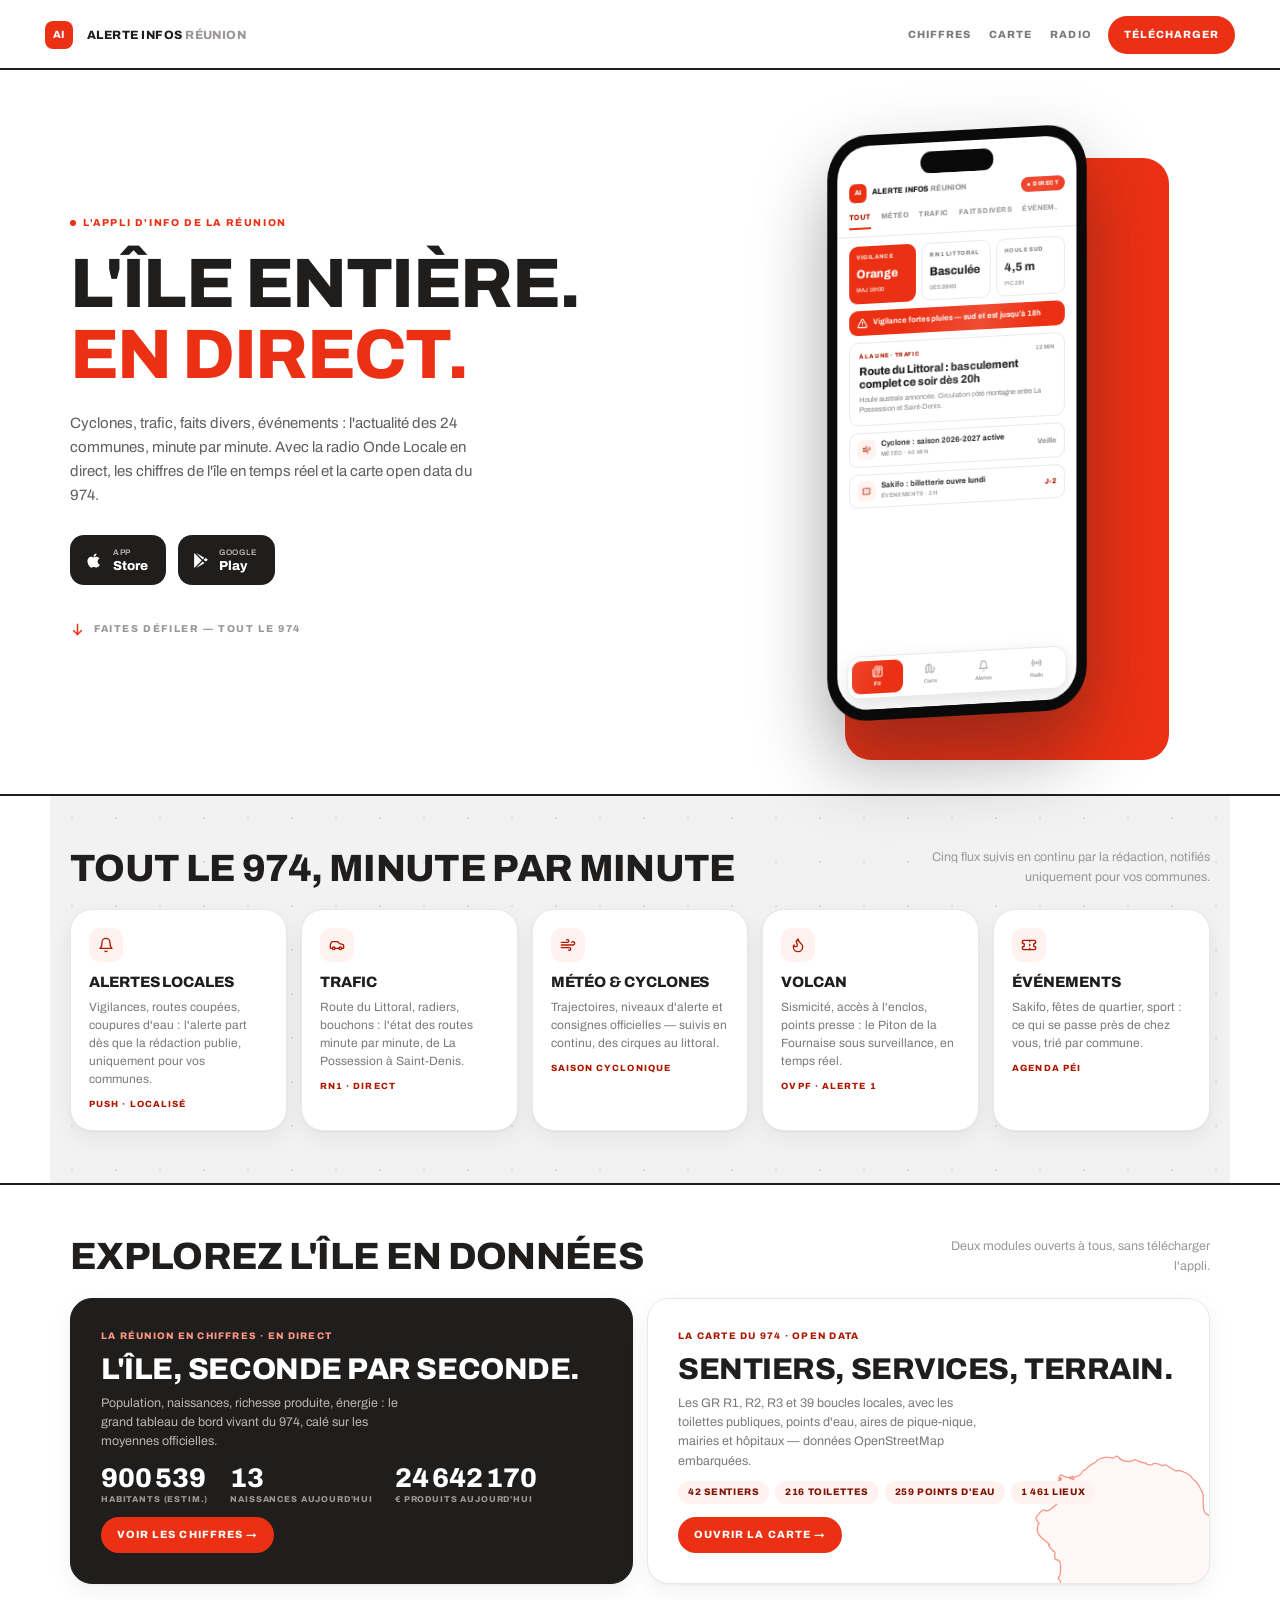
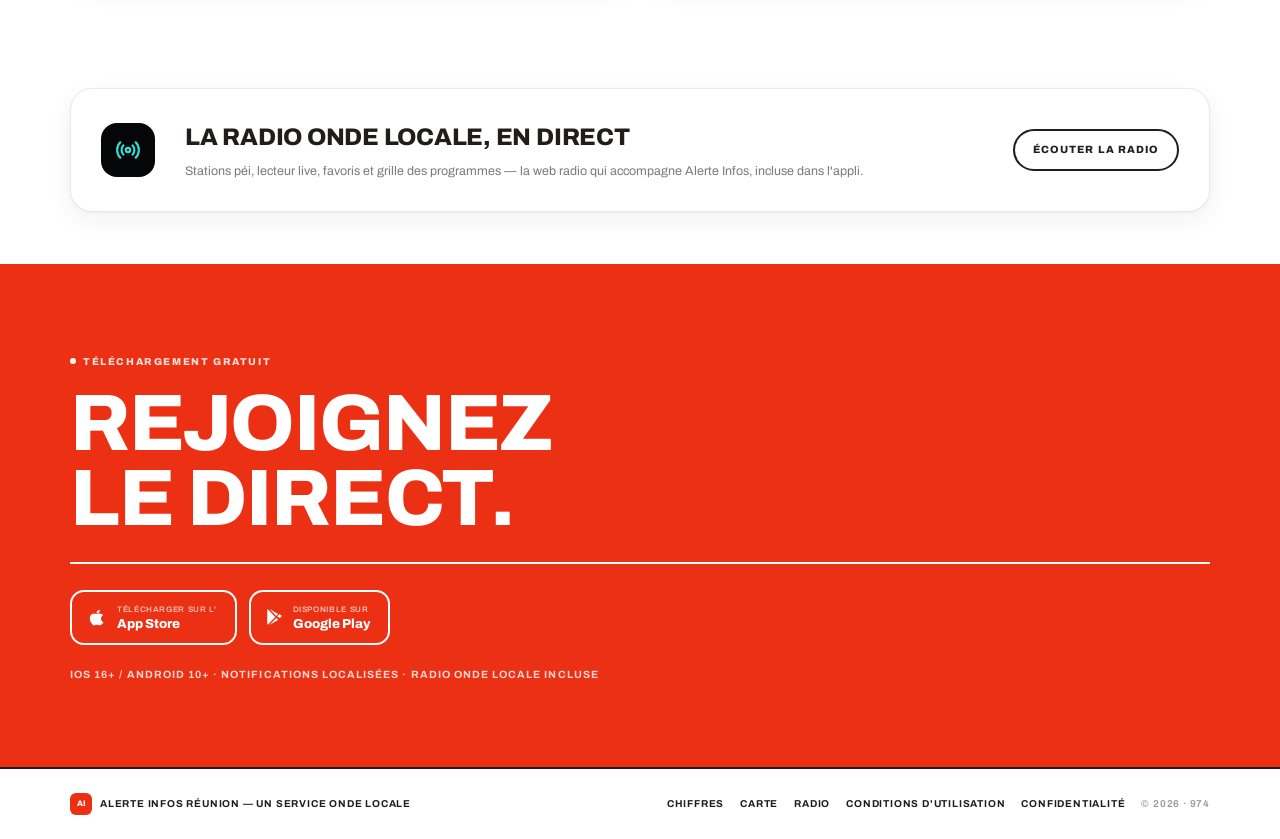
==== alerte-infos/index.html @ 0062c697 "Assemble the full site: Alerte Infos home, unified nav and SEO New alerte-infos/index.html landing i" ====
<!doctype html>
<html lang="fr">
  <head>
    <meta charset="utf-8">
    <meta name="viewport" content="width=device-width, initial-scale=1">
    <title>Alerte Infos Réunion — L'île entière. En direct.</title>
    <meta name="description" content="L'appli d'info de La Réunion : cyclones, trafic, volcan, faits divers et événements des 24 communes, minute par minute. Avec la radio Onde Locale, les chiffres en direct et la carte open data de l'île.">
    <meta name="theme-color" content="#ec3013">
    <link rel="icon" href="data:image/svg+xml,%3Csvg xmlns='http://www.w3.org/2000/svg' viewBox='0 0 64 64'%3E%3Crect width='64' height='64' fill='%23ec3013'/%3E%3Ctext x='32' y='43' text-anchor='middle' font-family='Arial, sans-serif' font-weight='800' font-size='26' fill='white'%3EAI%3C/text%3E%3C/svg%3E">
    <meta property="og:type" content="website">
    <meta property="og:site_name" content="Alerte Infos Réunion">
    <meta property="og:title" content="Alerte Infos Réunion — L'île entière. En direct.">
    <meta property="og:description" content="Cyclones, trafic, volcan, événements : l'actualité des 24 communes de La Réunion, minute par minute. Radio, chiffres en direct et carte open data inclus.">
    <meta property="og:locale" content="fr_FR">
    <meta name="twitter:card" content="summary">
    <meta name="twitter:title" content="Alerte Infos Réunion — L'île entière. En direct.">
    <meta name="twitter:description" content="L'actualité de La Réunion minute par minute : alertes, trafic, cyclones, volcan, événements.">
    <link rel="preconnect" href="https://fonts.googleapis.com">
    <link rel="preconnect" href="https://fonts.gstatic.com" crossorigin>
    <link rel="stylesheet" href="https://fonts.googleapis.com/css2?family=Archivo:wght@400;600;800&display=swap">
    <link rel="stylesheet" href="accueil.css">
    <script type="application/ld+json">
    {
      "@context": "https://schema.org",
      "@graph": [
        {
          "@type": "Organization",
          "name": "Alerte Infos Réunion",
          "description": "Le service d'information locale de La Réunion, par Onde Locale.",
          "areaServed": { "@type": "AdministrativeArea", "name": "La Réunion" }
        },
        {
          "@type": "SoftwareApplication",
          "name": "Alerte Infos Réunion",
          "applicationCategory": "NewsApplication",
          "operatingSystem": "iOS 16+, Android 10+",
          "offers": { "@type": "Offer", "price": "0", "priceCurrency": "EUR" },
          "description": "Alertes locales, trafic, cyclones, volcan et événements des 24 communes de La Réunion, minute par minute."
        }
      ]
    }
    </script>
  </head>
  <body>

    <nav class="topbar">
      <span class="brand-mark">AI</span>
      <span class="brand-name">Alerte Infos <em>Réunion</em></span>
      <a class="topbar-link" href="chiffres.html">Chiffres</a>
      <a class="topbar-link" href="carte.html">Carte</a>
      <a class="topbar-link" href="../">Radio</a>
      <a href="#dl" class="topbar-cta">Télécharger</a>
    </nav>
    <div class="rule"></div>

    <header class="hero">
      <div>
        <span class="kicker"><i></i>L'appli d'info de La Réunion</span>
        <h1>
          <span class="mask"><i class="maskup">L'île entière.</i></span>
          <span class="mask mask-2"><i class="maskup">En direct.</i></span>
        </h1>
        <p class="hero-lede">
          Cyclones, trafic, faits divers, événements : l'actualité des
          24 communes, minute par minute. Avec la radio Onde Locale en direct,
          les chiffres de l'île en temps réel et la carte open data du 974.
        </p>
        <div class="store-row">
          <a href="#dl" class="store-btn">
            <svg width="19" height="19" viewBox="0 0 24 24" fill="currentColor" aria-hidden="true"><path d="M17.05 20.28c-.98.95-2.05.8-3.08.35-1.09-.46-2.09-.48-3.24 0-1.44.62-2.2.44-3.06-.35C2.79 15.25 3.51 7.59 9.05 7.31c1.35.07 2.29.74 3.08.8.79-.16 2.09-.86 3.51-.73 1.7.14 2.98.81 3.82 2.02-3.51 2.11-2.68 6.74.53 8.03-.64 1.36-1.47 2.71-2.94 2.85zM12.03 7.25c-.15-2.23 1.66-4.07 3.74-4.25.29 2.58-2.34 4.5-3.74 4.25z"></path></svg>
            <span><em>App</em><strong>Store</strong></span>
          </a>
          <a href="#dl" class="store-btn">
            <svg width="17" height="17" viewBox="0 0 24 24" fill="currentColor" aria-hidden="true"><path d="M3.6 1.8c-.4.2-.6.6-.6 1.1v18.2c0 .5.2.9.6 1.1l10.1-10.2L3.6 1.8zm11.5 8.8L5.9 1.4l11.5 6.6-2.3 2.6zm3.9-2.2 2.4 1.4c.8.5.8 1.6 0 2.1l-2.4 1.4-2.6-2.4 2.6-2.5zM5.9 22.6l9.2-9.2 2.3 2.6-11.5 6.6z"></path></svg>
            <span><em>Google</em><strong>Play</strong></span>
          </a>
        </div>
        <a href="#app" class="scroll-hint">
          <svg width="15" height="15" viewBox="0 0 24 24" fill="none" stroke="#ec3013" stroke-width="2.4" stroke-linecap="square" aria-hidden="true"><path d="M12 4v16"></path><path d="m6 14 6 6 6-6"></path></svg>
          <span>Faites défiler — tout le 974</span>
        </a>
      </div>

      <div class="hero-phone" aria-hidden="true">
        <div class="hero-phone-panel"></div>
        <div class="hero-phone-float">
          <div id="phone" style="width:284px;background:#0b0a0a;border-radius:44px;padding:11px;box-shadow:0 40px 80px rgba(32,30,29,.4);position:relative;transform:rotateX(7deg) rotateY(-24deg);transition:transform .2s ease-out;will-change:transform;transform-style:preserve-3d;margin:0 auto">
            <div style="position:absolute;left:50%;top:20px;transform:translateX(-50%);width:80px;height:22px;background:#0b0a0a;border-radius:99px;z-index:5"></div>
            <div style="background:#fff;border-radius:34px;overflow:hidden;height:568px;display:flex;flex-direction:column;position:relative;z-index:2">
              <div style="position:absolute;inset:0;z-index:9;pointer-events:none;background:linear-gradient(115deg,rgba(255,255,255,0) 30%,rgba(255,255,255,.14) 46%,rgba(255,255,255,0) 58%);border-radius:34px"></div>
              <div style="padding:38px 13px 0;display:flex;align-items:center;gap:6px">
                <span style="width:19px;height:19px;border-radius:6px;background:#ec3013;color:#fff;display:flex;align-items:center;justify-content:center;font-weight:800;font-size:7px;font-family:Archivo,sans-serif">AI</span>
                <span style="flex:1;font-size:8px;font-weight:800;text-transform:uppercase">Alerte Infos <span style="color:#9b9797">Réunion</span></span>
                <span style="display:flex;align-items:center;gap:3px;font-size:6px;font-weight:800;letter-spacing:.08em;text-transform:uppercase;color:#fff;background:#ec3013;border-radius:99px;padding:3px 7px"><i class="blink" style="width:3.5px;height:3.5px;border-radius:50%;background:#fff"></i>Direct</span>
              </div>
              <div style="display:flex;gap:11px;padding:9px 13px 7px;border-bottom:1px solid #eae7e7">
                <span style="font-size:7.5px;font-weight:800;letter-spacing:.06em;text-transform:uppercase;color:#ae1800;border-bottom:2px solid #ec3013;padding-bottom:4px">Tout</span>
                <span style="font-size:7.5px;font-weight:800;letter-spacing:.06em;text-transform:uppercase;color:#9b9797">Météo</span>
                <span style="font-size:7.5px;font-weight:800;letter-spacing:.06em;text-transform:uppercase;color:#9b9797">Trafic</span>
                <span style="font-size:7.5px;font-weight:800;letter-spacing:.06em;text-transform:uppercase;color:#9b9797">Faits divers</span>
                <span style="font-size:7.5px;font-weight:800;letter-spacing:.06em;text-transform:uppercase;color:#9b9797">Événem.</span>
              </div>
              <div style="padding:9px 13px;display:flex;flex-direction:column;gap:7px;flex:1;min-height:0;overflow:hidden">
                <div style="display:flex;gap:6px">
                  <div style="flex:1;min-width:0;background:#ec3013;color:#fff;border-radius:9px;padding:7px 8px">
                    <div style="font-size:6px;font-weight:800;letter-spacing:.1em;text-transform:uppercase;opacity:.85">Vigilance</div>
                    <div style="font-family:Archivo,sans-serif;font-size:12px;font-weight:800;margin-top:3px">Orange</div>
                    <div style="font-size:6px;font-weight:600;text-transform:uppercase;opacity:.8;margin-top:2px">MAJ 16h30</div>
                  </div>
                  <div style="flex:1;min-width:0;background:#fff;border:1px solid #eae7e7;border-radius:9px;padding:7px 8px">
                    <div style="font-size:6px;font-weight:800;letter-spacing:.1em;text-transform:uppercase;color:#7d7979">RN1 Littoral</div>
                    <div style="font-family:Archivo,sans-serif;font-size:12px;font-weight:800;margin-top:3px">Basculée</div>
                    <div style="font-size:6px;font-weight:600;text-transform:uppercase;color:#9b9797;margin-top:2px">Dès 20h00</div>
                  </div>
                  <div style="flex:1;min-width:0;background:#fff;border:1px solid #eae7e7;border-radius:9px;padding:7px 8px">
                    <div style="font-size:6px;font-weight:800;letter-spacing:.1em;text-transform:uppercase;color:#7d7979">Houle sud</div>
                    <div style="font-family:Archivo,sans-serif;font-size:12px;font-weight:800;margin-top:3px">4,5 m</div>
                    <div style="font-size:6px;font-weight:600;text-transform:uppercase;color:#9b9797;margin-top:2px">Pic 23h</div>
                  </div>
                </div>
                <div style="background:#ec3013;color:#fff;border-radius:9px;padding:7px 9px;display:flex;gap:6px;align-items:center">
                  <svg width="11" height="11" viewBox="0 0 24 24" fill="none" stroke="currentColor" stroke-width="2.4" stroke-linecap="round" style="flex:none"><path d="M12 9v4"></path><path d="M10.3 3.8 1.8 18a2 2 0 0 0 1.7 3h17a2 2 0 0 0 1.7-3L13.7 3.8a2 2 0 0 0-3.4 0z"></path><path d="M12 17h.01"></path></svg>
                  <span style="font-size:8px;font-weight:700;line-height:1.3">Vigilance fortes pluies — sud et est jusqu'à 18h</span>
                </div>
                <div style="background:#fff;border:1px solid #eae7e7;border-radius:10px;padding:9px 10px">
                  <div style="display:flex;justify-content:space-between;align-items:center">
                    <span style="font-size:6px;font-weight:800;letter-spacing:.1em;text-transform:uppercase;color:#ae1800">À la une · Trafic</span>
                    <span style="font-size:6px;font-weight:700;text-transform:uppercase;color:#9b9797">12 min</span>
                  </div>
                  <div style="font-family:Archivo,sans-serif;font-weight:800;font-size:11.5px;line-height:1.15;margin-top:4px">Route du Littoral : basculement complet ce soir dès 20h</div>
                  <div style="font-size:7.5px;line-height:1.45;color:#7d7979;margin-top:3px">Houle australe annoncée. Circulation côté montagne entre La Possession et Saint-Denis.</div>
                </div>
                <div style="background:#fff;border:1px solid #eae7e7;border-radius:9px;padding:6px 8px;display:flex;gap:6px;align-items:center">
                  <span style="width:20px;height:20px;flex:none;border-radius:6px;background:#fff2ef;display:flex;align-items:center;justify-content:center;color:#ae1800"><svg width="10" height="10" viewBox="0 0 24 24" fill="none" stroke="currentColor" stroke-width="2"><path d="M12.8 19.6A2 2 0 1 0 14 16H2"></path><path d="M17.5 8a2.5 2.5 0 1 1 2 4H2"></path><path d="M9.8 4.4A2 2 0 1 1 11 8H2"></path></svg></span>
                  <span style="flex:1;min-width:0"><span style="display:block;font-size:8px;font-weight:700;line-height:1.25">Cyclone : saison 2026-2027 active</span><span style="display:block;font-size:6px;font-weight:700;letter-spacing:.06em;text-transform:uppercase;color:#9b9797;margin-top:1px">Météo · 40 min</span></span>
                  <span style="flex:none;font-size:7.5px;font-weight:800;color:#9b9797;font-family:Archivo,sans-serif">Veille</span>
                </div>
                <div style="background:#fff;border:1px solid #eae7e7;border-radius:9px;padding:6px 8px;display:flex;gap:6px;align-items:center">
                  <span style="width:20px;height:20px;flex:none;border-radius:6px;background:#fff2ef;display:flex;align-items:center;justify-content:center;color:#ae1800"><svg width="10" height="10" viewBox="0 0 24 24" fill="none" stroke="currentColor" stroke-width="2"><path d="M2 9a3 3 0 0 1 0 6v2a2 2 0 0 0 2 2h16a2 2 0 0 0 2-2v-2a3 3 0 0 1 0-6V7a2 2 0 0 0-2-2H4a2 2 0 0 0-2 2Z"></path><path d="M13 5v2"></path><path d="M13 17v2"></path><path d="M13 11v2"></path></svg></span>
                  <span style="flex:1;min-width:0"><span style="display:block;font-size:8px;font-weight:700;line-height:1.25">Sakifo : billetterie ouvre lundi</span><span style="display:block;font-size:6px;font-weight:700;letter-spacing:.06em;text-transform:uppercase;color:#9b9797;margin-top:1px">Événements · 2 h</span></span>
                  <span style="flex:none;font-size:7.5px;font-weight:800;color:#ae1800;font-family:Archivo,sans-serif">J-2</span>
                </div>
              </div>
              <div style="margin:0 11px 11px;background:#fff;border:1px solid #eae7e7;border-radius:13px;box-shadow:0 8px 20px rgba(32,30,29,.12);padding:4px;display:grid;grid-template-columns:repeat(4,1fr);gap:2px">
                <span style="background:#ec3013;color:#fff;border-radius:9px;display:flex;flex-direction:column;align-items:center;padding:5px 0;gap:2px"><svg width="12" height="12" viewBox="0 0 24 24" fill="none" stroke="currentColor" stroke-width="2"><path d="M4 22h16a2 2 0 0 0 2-2V4a2 2 0 0 0-2-2H8a2 2 0 0 0-2 2v16a2 2 0 0 1-4 0V7"></path><path d="M18 14h-8"></path><path d="M15 18h-5"></path><path d="M10 6h8v4h-8V6Z"></path></svg><i style="font-style:normal;font-size:5.5px;font-weight:800">Fil</i></span>
                <span style="color:#9b9797;display:flex;flex-direction:column;align-items:center;padding:5px 0;gap:2px"><svg width="12" height="12" viewBox="0 0 24 24" fill="none" stroke="currentColor" stroke-width="2"><path d="M14.1 6 8 3 2.3 5.9a.5.5 0 0 0-.3.4v14l6-3 6 3 5.7-2.9a.5.5 0 0 0 .3-.4V9"></path><path d="M8 3v13"></path><path d="M14 6v13"></path></svg><i style="font-style:normal;font-size:5.5px;font-weight:600">Carte</i></span>
                <span style="color:#9b9797;display:flex;flex-direction:column;align-items:center;padding:5px 0;gap:2px"><svg width="12" height="12" viewBox="0 0 24 24" fill="none" stroke="currentColor" stroke-width="2"><path d="M6 8a6 6 0 0 1 12 0c0 7 3 9 3 9H3s3-2 3-9"></path><path d="M10.3 21a1.94 1.94 0 0 0 3.4 0"></path></svg><i style="font-style:normal;font-size:5.5px;font-weight:600">Alertes</i></span>
                <span style="color:#9b9797;display:flex;flex-direction:column;align-items:center;padding:5px 0;gap:2px"><svg width="12" height="12" viewBox="0 0 24 24" fill="none" stroke="currentColor" stroke-width="2"><path d="M4.9 19.1C1 15.2 1 8.8 4.9 4.9"></path><path d="M7.8 16.2c-2.3-2.3-2.3-6.1 0-8.5"></path><circle cx="12" cy="12" r="2"></circle><path d="M16.2 7.8c2.3 2.3 2.3 6.1 0 8.5"></path><path d="M19.1 4.9C23 8.8 23 15.2 19.1 19.1"></path></svg><i style="font-style:normal;font-size:5.5px;font-weight:600">Radio</i></span>
              </div>
            </div>
          </div>
        </div>
      </div>
    </header>

    <div class="rule"></div>

    <main>
      <section class="sec ground" id="app">
        <div class="sec-head">
          <h2>Tout le 974, minute par minute</h2>
          <p>Cinq flux suivis en continu par la rédaction, notifiés uniquement pour vos communes.</p>
        </div>
        <div class="features">
          <article class="feature">
            <span class="feature-ico"><svg width="16" height="16" viewBox="0 0 24 24" fill="none" stroke="currentColor" stroke-width="2" stroke-linecap="round" stroke-linejoin="round" aria-hidden="true"><path d="M6 8a6 6 0 0 1 12 0c0 7 3 9 3 9H3s3-2 3-9"/><path d="M10.3 21a1.94 1.94 0 0 0 3.4 0"/></svg></span>
            <h3>Alertes locales</h3>
            <p>Vigilances, routes coupées, coupures d'eau : l'alerte part dès que la rédaction publie, uniquement pour vos communes.</p>
            <span class="feature-meta">Push · localisé</span>
          </article>
          <article class="feature">
            <span class="feature-ico"><svg width="16" height="16" viewBox="0 0 24 24" fill="none" stroke="currentColor" stroke-width="2" stroke-linecap="round" stroke-linejoin="round" aria-hidden="true"><path d="M19 17h2c.6 0 1-.4 1-1v-3c0-.9-.7-1.7-1.5-1.9C18.7 10.6 16 10 16 10s-1.3-1.4-2.2-2.3c-.5-.4-1.1-.7-1.8-.7H5c-.6 0-1.1.4-1.4.9l-1.4 2.9A3.7 3.7 0 0 0 2 12v4c0 .6.4 1 1 1h2"/><circle cx="7" cy="17" r="2"/><path d="M9 17h6"/><circle cx="17" cy="17" r="2"/></svg></span>
            <h3>Trafic</h3>
            <p>Route du Littoral, radiers, bouchons : l'état des routes minute par minute, de La Possession à Saint-Denis.</p>
            <span class="feature-meta">RN1 · direct</span>
          </article>
          <article class="feature">
            <span class="feature-ico"><svg width="16" height="16" viewBox="0 0 24 24" fill="none" stroke="currentColor" stroke-width="2" stroke-linecap="round" stroke-linejoin="round" aria-hidden="true"><path d="M12.8 19.6A2 2 0 1 0 14 16H2"/><path d="M17.5 8a2.5 2.5 0 1 1 2 4H2"/><path d="M9.8 4.4A2 2 0 1 1 11 8H2"/></svg></span>
            <h3>Météo & cyclones</h3>
            <p>Trajectoires, niveaux d'alerte et consignes officielles — suivis en continu, des cirques au littoral.</p>
            <span class="feature-meta">Saison cyclonique</span>
          </article>
          <article class="feature">
            <span class="feature-ico"><svg width="16" height="16" viewBox="0 0 24 24" fill="none" stroke="currentColor" stroke-width="2" stroke-linecap="round" stroke-linejoin="round" aria-hidden="true"><path d="M8.5 14.5A2.5 2.5 0 0 0 11 12c0-1.38-.5-2-1-3-1.072-2.143-.224-4.054 2-6 .5 2.5 2 4.9 4 6.5 2 1.6 3 3.5 3 5.5a7 7 0 1 1-14 0c0-1.153.433-2.294 1-3a2.5 2.5 0 0 0 2.5 2.5z"/></svg></span>
            <h3>Volcan</h3>
            <p>Sismicité, accès à l'enclos, points presse : le Piton de la Fournaise sous surveillance, en temps réel.</p>
            <span class="feature-meta">OVPF · alerte 1</span>
          </article>
          <article class="feature">
            <span class="feature-ico"><svg width="16" height="16" viewBox="0 0 24 24" fill="none" stroke="currentColor" stroke-width="2" stroke-linecap="round" stroke-linejoin="round" aria-hidden="true"><path d="M2 9a3 3 0 0 1 0 6v2a2 2 0 0 0 2 2h16a2 2 0 0 0 2-2v-2a3 3 0 0 1 0-6V7a2 2 0 0 0-2-2H4a2 2 0 0 0-2 2Z"/><path d="M13 5v2"/><path d="M13 17v2"/><path d="M13 11v2"/></svg></span>
            <h3>Événements</h3>
            <p>Sakifo, fêtes de quartier, sport : ce qui se passe près de chez vous, trié par commune.</p>
            <span class="feature-meta">Agenda péi</span>
          </article>
        </div>
      </section>

      <div class="rule"></div>

      <section class="sec">
        <div class="sec-head">
          <h2>Explorez l'île en données</h2>
          <p>Deux modules ouverts à tous, sans télécharger l'appli.</p>
        </div>
        <div class="modules">
          <a class="module module-dark" href="chiffres.html">
            <span class="module-label">La Réunion en chiffres · En direct</span>
            <h3>L'île, seconde par seconde.</h3>
            <p>Population, naissances, richesse produite, énergie : le grand
            tableau de bord vivant du 974, calé sur les moyennes officielles.</p>
            <div class="module-live">
              <span><b id="home-pop">—</b><i>habitants (estim.)</i></span>
              <span><b id="home-naiss">—</b><i>naissances aujourd'hui</i></span>
              <span><b id="home-pib">—</b><i>€ produits aujourd'hui</i></span>
            </div>
            <span class="module-cta">Voir les chiffres →</span>
          </a>
          <a class="module module-light" href="carte.html">
            <svg class="module-map-bg" viewBox="-24 -24 1049 944" aria-hidden="true">
              <path fill="#fff2ef" stroke="#ec3013" stroke-width="6" d="M61 412C55.0 405.3 32.0 388.3 23 379C14.0 369.7 9.5 365.3 7 356C4.5 346.7 6.7 330.0 8 323C9.3 316.0 14.3 315.2 15 314C15.7 312.8 13.2 317.0 12 316C10.8 315.0 10.0 312.8 8 308C6.0 303.2 -3.7 296.2 0 287C3.7 277.8 22.0 258.2 30 253C38.0 247.8 42.2 256.5 48 256C53.8 255.5 56.8 255.3 65 250C73.2 244.7 90.8 230.5 97 224C103.2 217.5 100.3 217.7 102 211C103.7 204.3 107.7 195.2 107 184C106.3 172.8 98.7 152.5 98 144C97.3 135.5 101.8 138.2 103 133C104.2 127.8 104.0 116.2 105 113C106.0 109.8 108.8 111.7 109 114C109.2 116.3 106.0 126.8 106 127C106.0 127.2 107.8 116.3 109 115C110.2 113.7 112.2 120.0 113 119C113.8 118.0 113.3 110.5 114 109C114.7 107.5 116.8 110.2 117 110C117.2 109.8 114.8 108.7 115 108C115.2 107.3 118.3 106.5 118 106C117.7 105.5 113.3 105.7 113 105C112.7 104.3 116.2 102.5 116 102C115.8 101.5 112.5 100.5 112 102C111.5 103.5 113.7 109.7 113 111C112.3 112.3 108.7 113.0 108 110C107.3 107.0 107.3 96.5 109 93C110.7 89.5 112.5 88.0 118 89C123.5 90.0 134.3 97.5 142 99C149.7 100.5 160.0 97.3 164 98C168.0 98.7 167.0 102.0 166 103C165.0 104.0 159.3 103.5 158 104C156.7 104.5 156.7 105.8 158 106C159.3 106.2 163.2 104.3 166 105C168.8 105.7 173.5 110.8 175 110C176.5 109.2 175.5 101.8 175 100C174.5 98.2 172.8 100.0 172 99C171.2 98.0 169.8 94.2 170 94C170.2 93.8 170.7 97.5 173 98C175.3 98.5 178.5 98.8 184 97C189.5 95.2 200.2 91.7 206 87C211.8 82.3 214.8 73.0 219 69C223.2 65.0 226.3 66.7 231 63C235.7 59.3 238.8 53.2 247 47C255.2 40.8 273.2 31.0 280 26C286.8 21.0 279.7 20.5 288 17C296.3 13.5 318.2 6.3 330 5C341.8 3.7 351.0 9.8 359 9C367.0 8.2 372.2 -0.8 378 0C383.8 0.8 388.5 10.3 394 14C399.5 17.7 403.3 20.3 411 22C418.7 23.7 431.5 24.7 440 24C448.5 23.3 453.8 17.3 462 18C470.2 18.7 480.0 25.3 489 28C498.0 30.7 511.8 32.7 516 34C520.2 35.3 512.7 35.0 514 36C515.3 37.0 519.8 39.2 524 40C528.2 40.8 534.3 42.0 539 41C543.7 40.0 545.8 34.5 552 34C558.2 33.5 569.8 36.2 576 38C582.2 39.8 584.0 44.3 589 45C594.0 45.7 595.5 38.2 606 42C616.5 45.8 642.2 63.8 652 68C661.8 72.2 656.8 65.2 665 67C673.2 68.8 691.3 74.7 701 79C710.7 83.3 718.2 88.8 723 93C727.8 97.2 725.0 98.5 730 104C735.0 109.5 745.7 116.2 753 126C760.3 135.8 769.8 155.2 774 163C778.2 170.8 776.8 169.3 778 173C779.2 176.7 780.3 173.7 781 185C781.7 196.3 780.3 227.2 782 241C783.7 254.8 786.5 261.8 791 268C795.5 274.2 803.8 272.7 809 278C814.2 283.3 818.5 295.5 822 300C825.5 304.5 828.7 300.7 830 305C831.3 309.3 828.5 320.0 830 326C831.5 332.0 832.3 332.7 839 341C845.7 349.3 863.0 366.8 870 376C877.0 385.2 876.8 390.8 881 396C885.2 401.2 890.3 400.8 895 407C899.7 413.2 905.2 427.7 909 433C912.8 438.3 915.0 438.3 918 439C921.0 439.7 923.2 436.5 927 437C930.8 437.5 936.0 438.3 941 442C946.0 445.7 953.2 455.5 957 459C960.8 462.5 962.0 462.5 964 463C966.0 463.5 965.8 460.8 969 462C972.2 463.2 980.2 466.0 983 470C985.8 474.0 983.7 481.2 986 486C988.3 490.8 995.2 495.7 997 499C998.8 502.3 997.5 504.5 997 506C996.5 507.5 994.5 506.0 994 508C993.5 510.0 993.0 512.8 994 518C995.0 523.2 1000.3 534.7 1000 539C999.7 543.3 994.8 543.2 992 544C989.2 544.8 984.7 540.0 983 544C981.3 548.0 983.3 561.8 982 568C980.7 574.2 978.0 577.0 975 581C972.0 585.0 966.3 587.8 964 592C961.7 596.2 962.5 602.2 961 606C959.5 609.8 956.2 610.2 955 615C953.8 619.8 956.0 625.7 954 635C952.0 644.3 944.2 659.5 943 671C941.8 682.5 945.2 696.0 947 704C948.8 712.0 953.5 715.0 954 719C954.5 723.0 951.2 721.7 950 728C948.8 734.3 946.8 747.3 947 757C947.2 766.7 949.5 779.8 951 786C952.5 792.2 955.7 791.0 956 794C956.3 797.0 956.3 798.3 953 804C949.7 809.7 941.0 822.8 936 828C931.0 833.2 928.8 830.7 923 835C917.2 839.3 909.7 851.7 901 854C892.3 856.3 877.7 848.3 871 849C864.3 849.7 869.0 856.0 861 858C853.0 860.0 832.0 859.0 823 861C814.0 863.0 811.8 868.0 807 870C802.2 872.0 803.5 873.0 794 873C784.5 873.0 758.5 870.0 750 870C741.5 870.0 744.2 871.8 743 873C741.8 874.2 744.7 875.0 743 877C741.3 879.0 737.8 883.8 733 885C728.2 886.2 720.5 882.3 714 884C707.5 885.7 698.3 893.7 694 895C689.7 896.3 689.3 893.5 688 892C686.7 890.5 688.7 887.5 686 886C683.3 884.5 680.8 882.2 672 883C663.2 883.8 641.3 890.7 633 891C624.7 891.3 625.0 887.5 622 885C619.0 882.5 618.3 878.2 615 876C611.7 873.8 605.0 874.0 602 872C599.0 870.0 601.8 864.0 597 864C592.2 864.0 581.3 872.0 573 872C564.7 872.0 552.7 864.5 547 864C541.3 863.5 540.7 869.2 539 869C537.3 868.8 540.3 866.0 537 863C533.7 860.0 526.0 853.8 519 851C512.0 848.2 505.0 849.8 495 846C485.0 842.2 468.5 831.2 459 828C449.5 824.8 442.7 826.5 438 827C433.3 827.5 433.5 832.8 431 831C428.5 829.2 426.7 818.2 423 816C419.3 813.8 414.2 818.7 409 818C403.8 817.3 396.3 815.0 392 812C387.7 809.0 384.3 802.8 383 800C381.7 797.2 385.3 796.7 384 795C382.7 793.3 381.7 791.5 375 790C368.3 788.5 352.0 788.0 344 786C336.0 784.0 332.0 781.5 327 778C322.0 774.5 317.5 769.7 314 765C310.5 760.3 310.0 755.3 306 750C302.0 744.7 294.2 736.8 290 733C285.8 729.2 288.8 730.2 281 727C273.2 723.8 256.8 717.2 243 714C229.2 710.8 207.3 711.3 198 708C188.7 704.7 188.3 697.2 187 694C185.7 690.8 190.5 693.2 190 689C189.5 684.8 187.8 674.0 184 669C180.2 664.0 169.5 661.7 167 659C164.5 656.3 170.8 655.3 169 653C167.2 650.7 158.8 647.7 156 645C153.2 642.3 155.0 639.3 152 637C149.0 634.7 142.8 634.0 138 631C133.2 628.0 125.7 622.5 123 619C120.3 615.5 123.0 613.0 122 610C121.0 607.0 118.8 606.0 117 601C115.2 596.0 113.3 584.8 111 580C108.7 575.2 103.2 575.5 103 572C102.8 568.5 108.2 564.7 110 559C111.8 553.3 113.5 547.8 114 538C114.5 528.2 114.7 508.5 113 500C111.3 491.5 107.8 490.0 104 487C100.2 484.0 92.8 484.8 90 482C87.2 479.2 87.3 475.3 87 470C86.7 464.7 88.7 453.8 88 450C87.3 446.2 83.8 448.2 83 447C82.2 445.8 84.0 444.0 83 443C82.0 442.0 81.0 445.0 77 441C73.0 437.0 61.7 423.8 59 419C56.3 414.2 67.0 418.7 61 412Z"/>
            </svg>
            <span class="module-label">La carte du 974 · Open data</span>
            <h3>Sentiers, services, terrain.</h3>
            <p>Les GR R1, R2, R3 et 39 boucles locales, avec les toilettes
            publiques, points d'eau, aires de pique-nique, mairies et
            hôpitaux — données OpenStreetMap embarquées.</p>
            <div class="module-chips">
              <span class="module-chip">42 sentiers</span>
              <span class="module-chip">216 toilettes</span>
              <span class="module-chip">259 points d'eau</span>
              <span class="module-chip">1 461 lieux</span>
            </div>
            <span class="module-cta">Ouvrir la carte →</span>
          </a>
        </div>
      </section>

      <section class="sec">
        <div class="radio-banner">
          <span class="radio-ico">
            <svg width="26" height="26" viewBox="0 0 24 24" fill="none" stroke="currentColor" stroke-width="2" stroke-linecap="round" aria-hidden="true"><path d="M4.9 19.1C1 15.2 1 8.8 4.9 4.9"/><path d="M7.8 16.2c-2.3-2.3-2.3-6.1 0-8.5"/><circle cx="12" cy="12" r="2"/><path d="M16.2 7.8c2.3 2.3 2.3 6.1 0 8.5"/><path d="M19.1 4.9C23 8.8 23 15.2 19.1 19.1"/></svg>
          </span>
          <div class="radio-banner-copy">
            <h3>La radio Onde Locale, en direct</h3>
            <p>Stations péi, lecteur live, favoris et grille des programmes — la web radio qui accompagne Alerte Infos, incluse dans l'appli.</p>
          </div>
          <a class="radio-cta" href="../">Écouter la radio</a>
        </div>
      </section>
    </main>

    <section class="poster" id="dl">
      <div class="poster-inner">
        <span class="kicker"><i></i>Téléchargement gratuit</span>
        <h2>Rejoignez<br>le direct.</h2>
        <div class="poster-rule"></div>
        <div class="store-row">
          <a href="#" class="store-btn">
            <svg width="21" height="21" viewBox="0 0 24 24" fill="currentColor" aria-hidden="true"><path d="M17.05 20.28c-.98.95-2.05.8-3.08.35-1.09-.46-2.09-.48-3.24 0-1.44.62-2.2.44-3.06-.35C2.79 15.25 3.51 7.59 9.05 7.31c1.35.07 2.29.74 3.08.8.79-.16 2.09-.86 3.51-.73 1.7.14 2.98.81 3.82 2.02-3.51 2.11-2.68 6.74.53 8.03-.64 1.36-1.47 2.71-2.94 2.85zM12.03 7.25c-.15-2.23 1.66-4.07 3.74-4.25.29 2.58-2.34 4.5-3.74 4.25z"></path></svg>
            <span><em>Télécharger sur l'</em><strong>App Store</strong></span>
          </a>
          <a href="#" class="store-btn">
            <svg width="18" height="18" viewBox="0 0 24 24" fill="currentColor" aria-hidden="true"><path d="M3.6 1.8c-.4.2-.6.6-.6 1.1v18.2c0 .5.2.9.6 1.1l10.1-10.2L3.6 1.8zm11.5 8.8L5.9 1.4l11.5 6.6-2.3 2.6zm3.9-2.2 2.4 1.4c.8.5.8 1.6 0 2.1l-2.4 1.4-2.6-2.4 2.6-2.5zM5.9 22.6l9.2-9.2 2.3 2.6-11.5 6.6z"></path></svg>
            <span><em>Disponible sur</em><strong>Google Play</strong></span>
          </a>
        </div>
        <p class="poster-note">iOS 16+ / Android 10+ · Notifications localisées · Radio Onde Locale incluse</p>
      </div>
    </section>

    <footer>
      <div class="footer-inner">
        <span class="footer-brand">
          <i>AI</i>
          <span><a href="../">Alerte Infos Réunion — Un service Onde Locale</a></span>
        </span>
        <a href="chiffres.html">Chiffres</a>
        <a href="carte.html">Carte</a>
        <a href="../">Radio</a>
        <a href="#">Conditions d'utilisation</a>
        <a href="#">Confidentialité</a>
        <span class="footer-copy">© 2026 · 974</span>
      </div>
    </footer>

    <script>
    (() => {
      'use strict';
      // Inclinaison du téléphone au mouvement de la souris (comme la maquette).
      const phone = document.getElementById('phone');
      if (phone && !matchMedia('(prefers-reduced-motion: reduce)').matches) {
        addEventListener('mousemove', (e) => {
          const rx = 7 - ((e.clientY / innerHeight) - .5) * 12;
          const ry = -24 + ((e.clientX / innerWidth) - .5) * 22;
          phone.style.transform = `rotateX(${rx.toFixed(2)}deg) rotateY(${ry.toFixed(2)}deg)`;
        }, { passive: true });
      }
      // Mini compteurs en direct du module Chiffres (mêmes taux que la page).
      const TZ = 4 * 3600e3, YEAR = 365.25 * 24 * 3600e3, BASE = Date.UTC(2025, 11, 31, 20, 0, 0);
      const sod = (t) => { const d = new Date(t + TZ); return Date.UTC(d.getUTCFullYear(), d.getUTCMonth(), d.getUTCDate()) - TZ; };
      const fmt = new Intl.NumberFormat('fr-FR');
      const pop = document.getElementById('home-pop');
      const naiss = document.getElementById('home-naiss');
      const pib = document.getElementById('home-pib');
      const tick = () => {
        const now = Date.now();
        if (pop) pop.textContent = fmt.format(Math.floor(895800 + (now - BASE) * 5100 / YEAR));
        if (naiss) naiss.textContent = fmt.format(Math.floor((now - sod(now)) * 12600 / YEAR));
        if (pib) pib.textContent = fmt.format(Math.floor((now - sod(now)) * 22400000000 / YEAR));
      };
      tick();
      setInterval(tick, 200);
    })();
    </script>
  </body>
</html>
---- alerte-infos/accueil.css ----
/* Accueil Alerte Infos — landing (design system Modernist, variante bento). */
:root {
  --color-bg: #f3f2f2;
  --color-text: #201e1d;
  --color-accent: #ec3013;
  --color-accent-100: #fff2ef;
  --color-accent-300: #ffc4b8;
  --color-accent-400: #ff9783;
  --color-accent-600: #dd2b0f;
  --color-accent-700: #ae1800;
  --color-neutral-200: #eae7e7;
  --color-neutral-300: #d7d3d3;
  --color-neutral-400: #bab6b6;
  --color-neutral-500: #9b9797;
  --color-neutral-600: #7d7979;
  --color-neutral-700: #605d5d;
  --font-heading: "Archivo", system-ui, sans-serif;
  --font-body: "Archivo", system-ui, sans-serif;
  --r-lg: 22px;
  --r-md: 16px;
  --cell-border: 1px solid var(--color-neutral-200);
  --cell-shadow: 0 1px 2px rgba(32, 30, 29, .05), 0 8px 24px rgba(32, 30, 29, .06);
  --cell-shadow-hover: 0 2px 4px rgba(32, 30, 29, .06), 0 16px 40px rgba(32, 30, 29, .12);
  --ease-out: cubic-bezier(.16, 1, .3, 1);
}

*, *::before, *::after { box-sizing: border-box; }
html { scroll-behavior: smooth; }
body {
  margin: 0;
  background: #fff;
  color: var(--color-text);
  font-family: var(--font-body);
  font-size: 15px; line-height: 1.55;
}
a { color: var(--color-text); text-decoration: none; }
a:hover { color: var(--color-accent); }
:focus { outline: none; }
:focus-visible { outline: 2px solid var(--color-accent); outline-offset: 2px; }
::selection { background: color-mix(in srgb, var(--color-accent) 30%, transparent); }

@keyframes om-blink { 0%, 100% { opacity: 1; } 50% { opacity: .25; } }
@keyframes om-maskup { from { transform: translateY(112%); } }
@keyframes om-rise { from { opacity: 0; transform: translateY(22px) } }
@keyframes om-float { 0%, 100% { transform: translateY(0); } 50% { transform: translateY(-12px); } }
@keyframes om-down { 0%, 100% { transform: translateY(0); opacity: 1; } 50% { transform: translateY(7px); opacity: .45; } }

/* — barre de navigation — */
.topbar {
  padding: max(16px, env(safe-area-inset-top)) clamp(20px, 3.5vw, 56px) 14px;
  display: flex; align-items: center; gap: 14px;
  background: #fff;
}
.brand-mark {
  width: 28px; height: 28px; flex: none;
  background: var(--color-accent); color: #fff; border-radius: 8px;
  display: flex; align-items: center; justify-content: center;
  font-family: var(--font-heading); font-weight: 800; font-size: 10.5px;
}
.brand-name {
  flex: 1; min-width: 0;
  font-size: 12px; font-weight: 800; text-transform: uppercase; letter-spacing: .04em;
  white-space: nowrap; overflow: hidden; text-overflow: ellipsis;
}
.brand-name em { font-style: normal; color: var(--color-neutral-500); }
.topbar-link {
  font-size: 10.5px; font-weight: 800; letter-spacing: .1em; text-transform: uppercase;
  color: var(--color-neutral-600);
  padding: 10px 2px;
}
.topbar-cta {
  background: var(--color-accent); color: #fff;
  font-size: 10.5px; font-weight: 800; letter-spacing: .1em; text-transform: uppercase;
  padding: 11px 16px; border-radius: 99px;
  transition: transform .25s var(--ease-out), background .2s;
}
.topbar-cta:hover { background: var(--color-accent-600); color: #fff; transform: translateY(-1px); }
.rule { width: 100%; height: 2px; background: var(--color-text); }

/* — héro — */
.hero {
  max-width: 1180px; margin: 0 auto;
  padding: clamp(38px, 5vw, 58px) 20px clamp(56px, 6vw, 76px);
  display: grid;
  grid-template-columns: minmax(0, 1.06fr) minmax(320px, .94fr);
  gap: clamp(36px, 5vw, 72px);
  align-items: center;
}
.kicker {
  display: inline-flex; align-items: center; gap: 7px;
  font-size: 10px; font-weight: 800; letter-spacing: .16em; text-transform: uppercase;
  color: var(--color-accent);
  animation: om-rise .8s var(--ease-out) both;
}
.kicker i { width: 6px; height: 6px; border-radius: 50%; background: var(--color-accent); animation: om-blink 1.6s ease-in-out infinite; }
.hero h1 {
  margin: 18px 0 0;
  font-family: var(--font-heading); font-weight: 800;
  font-size: clamp(40px, 5.65vw, 70px);
  line-height: .96; text-transform: uppercase; letter-spacing: -.022em;
}
.mask { display: block; overflow: hidden; padding: .14em 0 .05em; margin: -.14em 0 -.05em; }
.maskup { display: block; font-style: normal; animation: om-maskup 1s var(--ease-out) .1s both; }
.mask-2 .maskup { color: var(--color-accent); animation-delay: .24s; }
.hero-lede {
  margin: 22px 0 0; max-width: 48ch;
  font-size: 15px; line-height: 1.6; color: var(--color-neutral-700);
  animation: om-rise 1s var(--ease-out) .4s both;
}
.store-row { display: flex; flex-wrap: wrap; gap: 12px; margin-top: 28px; animation: om-rise 1s var(--ease-out) .52s both; }
.store-btn {
  display: inline-flex; align-items: center; gap: 10px;
  background: var(--color-text); color: #fff;
  border-radius: 14px;
  padding: 12px 18px 12px 14px;
  transition: background .2s, transform .25s var(--ease-out);
}
.store-btn:hover { background: var(--color-accent); color: #fff; transform: translateY(-2px); }
.store-btn svg { display: block; flex: none; }
.store-btn span { display: flex; flex-direction: column; text-align: left; }
.store-btn em { font-style: normal; font-size: 8px; font-weight: 600; letter-spacing: .08em; text-transform: uppercase; opacity: .7; }
.store-btn strong { font-size: 13px; font-weight: 800; line-height: 1.1; }
.scroll-hint {
  display: flex; align-items: center; gap: 9px; width: max-content;
  margin-top: 36px;
  animation: om-rise 1s var(--ease-out) .66s both;
}
.scroll-hint svg { animation: om-down 1.8s ease-in-out infinite; }
.scroll-hint span {
  font-size: 10px; font-weight: 800; letter-spacing: .16em; text-transform: uppercase;
  color: var(--color-neutral-500);
}

/* le téléphone (structure inline reprise de la maquette) */
.hero-phone {
  justify-self: center; align-self: center;
  position: relative; perspective: 1500px;
  animation: om-rise 1s var(--ease-out) .3s both;
}
.hero-phone-panel {
  position: absolute; left: 30px; top: 30px; right: -70px; bottom: -42px;
  background: var(--color-accent);
  border-radius: 26px;
}
.hero-phone-float { position: relative; animation: om-float 7s ease-in-out 1s infinite; }
.blink { animation: om-blink 1.6s infinite; }

/* — sections — */
.sec { max-width: 1180px; margin: 0 auto; padding: clamp(34px, 4.5vw, 52px) 20px; }
.sec-head { display: flex; align-items: flex-end; justify-content: space-between; gap: 20px; margin-bottom: 22px; }
.sec-head h2 {
  margin: 0;
  font-family: var(--font-heading); font-weight: 800;
  font-size: clamp(24px, 3.8vw, 38px);
  line-height: .96; text-transform: uppercase; letter-spacing: -.018em;
}
.sec-head p { margin: 0; font-size: 12.5px; color: var(--color-neutral-500); max-width: 40ch; text-align: right; }
.ground {
  background: var(--color-bg);
  background-image: radial-gradient(rgba(32, 30, 29, .1) 1px, transparent 1px);
  background-size: 44px 44px;
}

/* fonctionnalités de l'appli */
.features {
  display: grid;
  grid-template-columns: repeat(auto-fit, minmax(205px, 1fr));
  gap: 14px;
}
.feature {
  background: #fff;
  border: var(--cell-border); border-radius: var(--r-lg);
  box-shadow: var(--cell-shadow);
  padding: 18px;
  transition: transform .35s var(--ease-out), box-shadow .35s var(--ease-out);
}
.feature:hover { transform: translateY(-3px); box-shadow: var(--cell-shadow-hover); }
.feature-ico {
  width: 34px; height: 34px; border-radius: 11px;
  background: var(--color-accent-100); color: var(--color-accent-700);
  display: flex; align-items: center; justify-content: center;
}
.feature h3 {
  margin: 12px 0 0;
  font-family: var(--font-heading); font-weight: 800;
  font-size: 15px; line-height: 1.15; text-transform: uppercase; letter-spacing: -.005em;
}
.feature p { margin: 7px 0 0; font-size: 12px; line-height: 1.5; color: var(--color-neutral-600); }
.feature-meta {
  display: block; margin-top: 10px;
  font-size: 9px; font-weight: 800; letter-spacing: .12em; text-transform: uppercase;
  color: var(--color-accent-700);
}

/* modules du site */
.modules { display: grid; grid-template-columns: 1fr 1fr; gap: 14px; }
.module {
  position: relative; overflow: hidden;
  display: flex; flex-direction: column; gap: 10px;
  border-radius: var(--r-lg);
  border: var(--cell-border);
  box-shadow: var(--cell-shadow);
  padding: clamp(20px, 2.6vw, 30px);
  min-height: 250px;
  transition: transform .35s var(--ease-out), box-shadow .35s var(--ease-out);
}
.module:hover { transform: translateY(-3px); box-shadow: var(--cell-shadow-hover); color: inherit; }
.module-dark { background: var(--color-text); color: #fff; border-color: var(--color-text); }
.module-dark:hover { color: #fff; }
.module-light { background: #fff; }
.module-label {
  font-size: 9.5px; font-weight: 800; letter-spacing: .13em; text-transform: uppercase;
  color: var(--color-accent-400);
}
.module-light .module-label { color: var(--color-accent-700); }
.module h3 {
  margin: 0;
  font-family: var(--font-heading); font-weight: 800;
  font-size: clamp(22px, 2.6vw, 30px); line-height: 1; text-transform: uppercase; letter-spacing: -.015em;
}
.module p { margin: 0; font-size: 12.5px; line-height: 1.55; color: var(--color-neutral-400); max-width: 46ch; }
.module-light p { color: var(--color-neutral-600); }
.module-live {
  display: flex; flex-wrap: wrap; gap: 6px 22px; margin-top: 2px;
}
.module-live span { display: flex; flex-direction: column; }
.module-live b {
  font-family: var(--font-heading); font-weight: 800;
  font-size: clamp(21px, 2.4vw, 27px); line-height: 1.1;
  font-variant-numeric: tabular-nums;
}
.module-live i {
  font-style: normal;
  font-size: 8.5px; font-weight: 800; letter-spacing: .1em; text-transform: uppercase;
  color: var(--color-neutral-500);
}
.module-cta {
  margin-top: auto;
  display: inline-flex; align-items: center; gap: 8px; width: max-content;
  font-size: 10.5px; font-weight: 800; letter-spacing: .1em; text-transform: uppercase;
  color: #fff; background: var(--color-accent);
  border-radius: 99px; padding: 10px 16px;
  transition: background .2s, transform .25s var(--ease-out);
}
.module:hover .module-cta { transform: translateX(3px); }
.module-cta:hover { color: #fff; background: var(--color-accent-600); }
.module-map-bg {
  position: absolute; right: -46px; bottom: -70px; width: 40%; opacity: .5;
  pointer-events: none;
}
.module > :not(.module-map-bg) { position: relative; z-index: 1; }
.module-chips { display: flex; flex-wrap: wrap; gap: 6px; }
.module-chip {
  background: var(--color-accent-100); color: var(--color-accent-800, #7c1405);
  border-radius: 99px; padding: 4px 10px;
  font-size: 9.5px; font-weight: 800; letter-spacing: .06em; text-transform: uppercase;
}

/* radio */
.radio-banner {
  display: flex; align-items: center; gap: clamp(16px, 3vw, 30px); flex-wrap: wrap;
  background: #fff;
  border: var(--cell-border); border-radius: var(--r-lg);
  box-shadow: var(--cell-shadow);
  padding: clamp(20px, 3vw, 30px);
}
.radio-ico {
  width: 54px; height: 54px; flex: none; border-radius: 16px;
  background: #040607; color: #2fe0d1;
  display: flex; align-items: center; justify-content: center;
}
.radio-banner-copy { flex: 1; min-width: 240px; }
.radio-banner h3 {
  margin: 0;
  font-family: var(--font-heading); font-weight: 800;
  font-size: clamp(18px, 2.4vw, 24px); text-transform: uppercase; letter-spacing: -.01em;
}
.radio-banner p { margin: 6px 0 0; font-size: 12.5px; color: var(--color-neutral-600); }
.radio-cta {
  display: inline-flex; align-items: center; gap: 8px;
  border: 2px solid var(--color-text); border-radius: 99px;
  font-size: 10.5px; font-weight: 800; letter-spacing: .1em; text-transform: uppercase;
  padding: 11px 18px;
  transition: background .2s, color .2s, transform .25s var(--ease-out);
}
.radio-cta:hover { background: var(--color-text); color: #fff; transform: translateY(-2px); }

/* — bandeau rouge — */
.poster { background: var(--color-accent); color: #fff; }
.poster-inner { max-width: 1180px; margin: 0 auto; padding: clamp(52px, 7vw, 84px) 20px; }
.poster .kicker { color: rgba(255, 255, 255, .85); animation: none; }
.poster .kicker i { background: #fff; }
.poster h2 {
  margin: 14px 0 0;
  font-family: var(--font-heading); font-weight: 800;
  font-size: clamp(38px, 8.5vw, 80px);
  line-height: .94; text-transform: uppercase; letter-spacing: -.015em;
}
.poster-rule { height: 2px; background: #fff; margin: 26px 0; }
.poster .store-btn { background: transparent; border: 2px solid #fff; animation: none; }
.poster .store-btn:hover { background: #fff; color: var(--color-accent); }
.poster .store-row { animation: none; margin-top: 0; }
.poster-note {
  margin: 22px 0 0;
  font-size: 10.5px; font-weight: 700; letter-spacing: .1em; text-transform: uppercase;
  color: rgba(255, 255, 255, .8);
}

/* — pied de page — */
footer { background: #fff; border-top: 2px solid var(--color-text); }
.footer-inner {
  max-width: 1180px; margin: 0 auto;
  padding: 24px 20px max(24px, env(safe-area-inset-bottom));
  display: flex; flex-wrap: wrap; align-items: center; gap: 16px;
}
.footer-brand { display: flex; align-items: center; gap: 8px; flex: 1; min-width: 200px; }
.footer-brand i {
  width: 22px; height: 22px; flex: none; font-style: normal;
  background: var(--color-accent); color: #fff; border-radius: 6px;
  display: flex; align-items: center; justify-content: center;
  font-family: var(--font-heading); font-weight: 800; font-size: 8px;
}
.footer-inner a, .footer-brand span { font-size: 10px; font-weight: 700; letter-spacing: .08em; text-transform: uppercase; }
.footer-brand span { font-weight: 800; letter-spacing: .06em; }
.footer-copy { font-size: 10px; font-weight: 600; letter-spacing: .08em; text-transform: uppercase; color: var(--color-neutral-500); }

@media (max-width: 760px) {
  .hero { grid-template-columns: 1fr; gap: 40px; }
  .hero-phone { margin-top: 8px; }
  .hero-phone-panel { right: -24px; }
  .modules { grid-template-columns: 1fr; }
  .sec-head { flex-direction: column; align-items: flex-start; gap: 8px; }
  .sec-head p { text-align: left; }
}

@media (prefers-reduced-motion: reduce) {
  .kicker, .hero-lede, .store-row, .scroll-hint, .hero-phone, .maskup { animation: none; }
  .kicker i, .blink, .scroll-hint svg, .hero-phone-float { animation: none; }
  .feature, .module, .store-btn, .topbar-cta, .radio-cta, .module-cta { transition: none; }
}
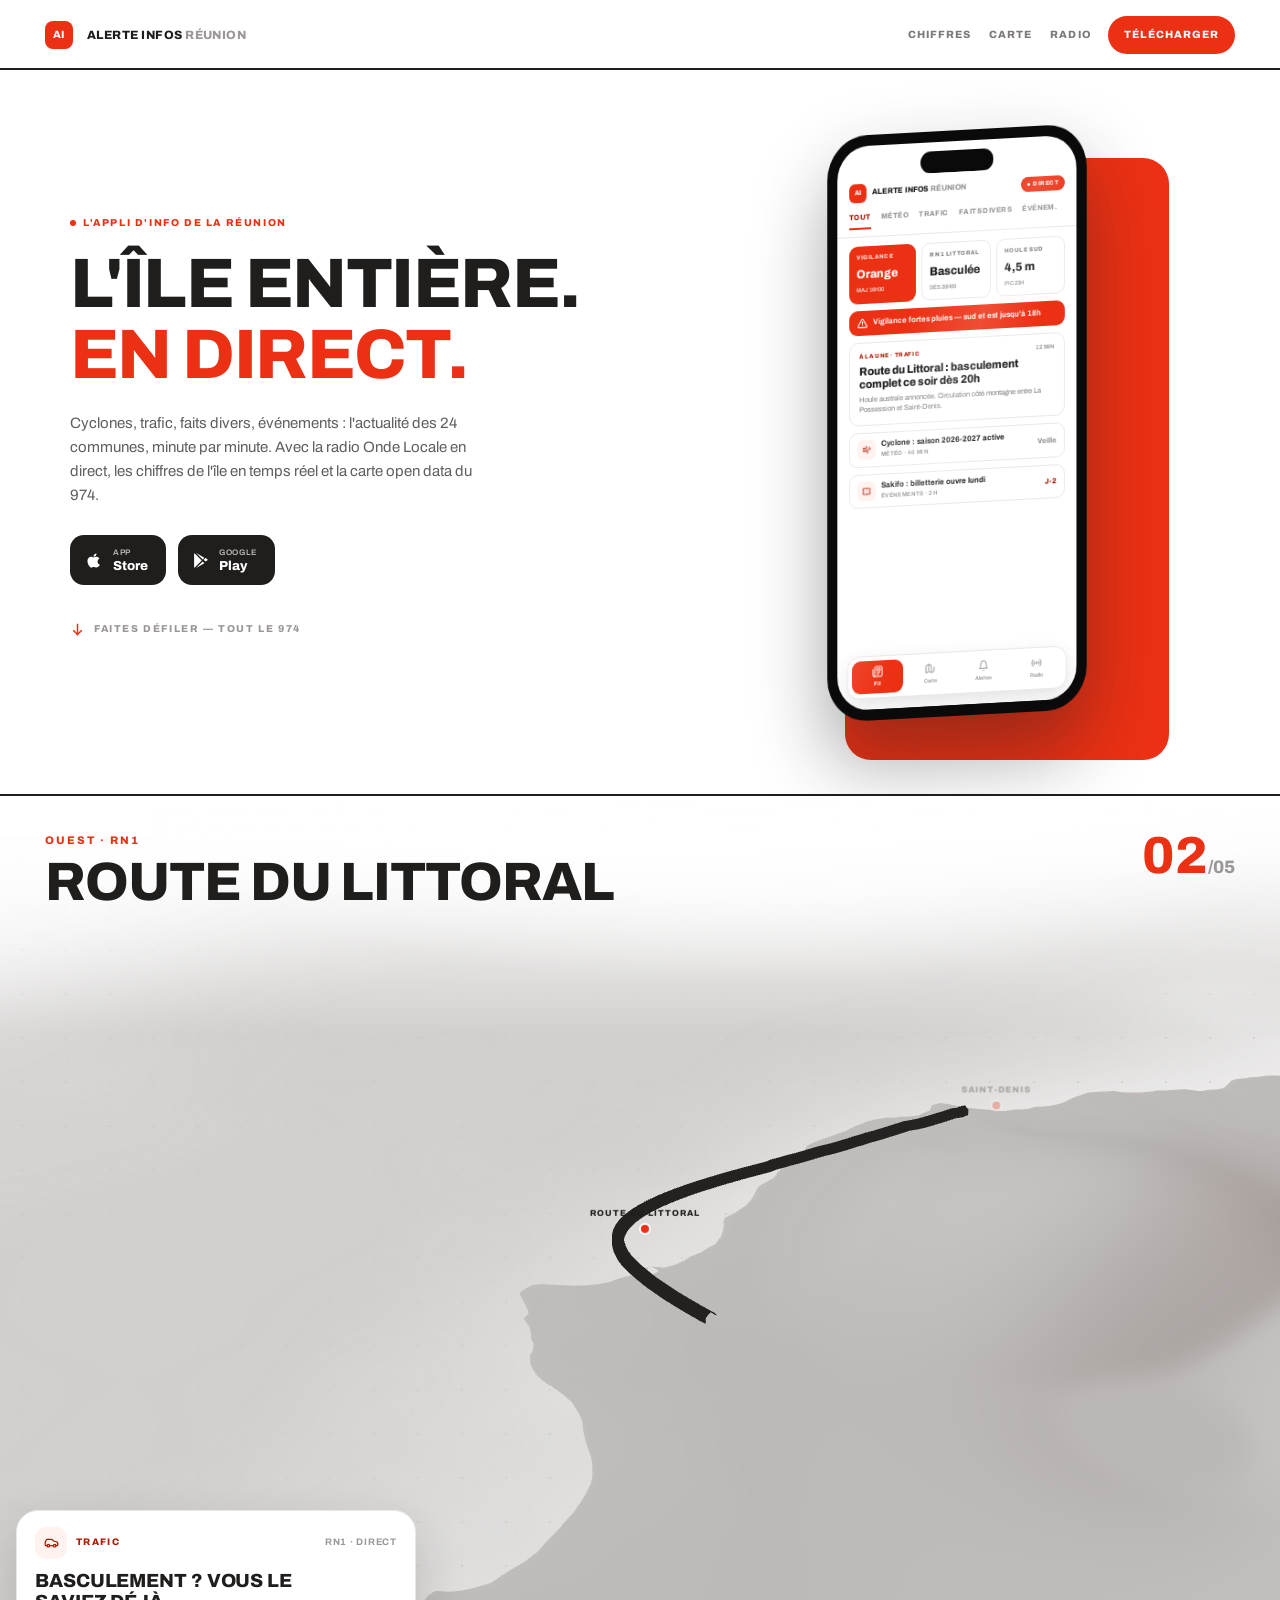
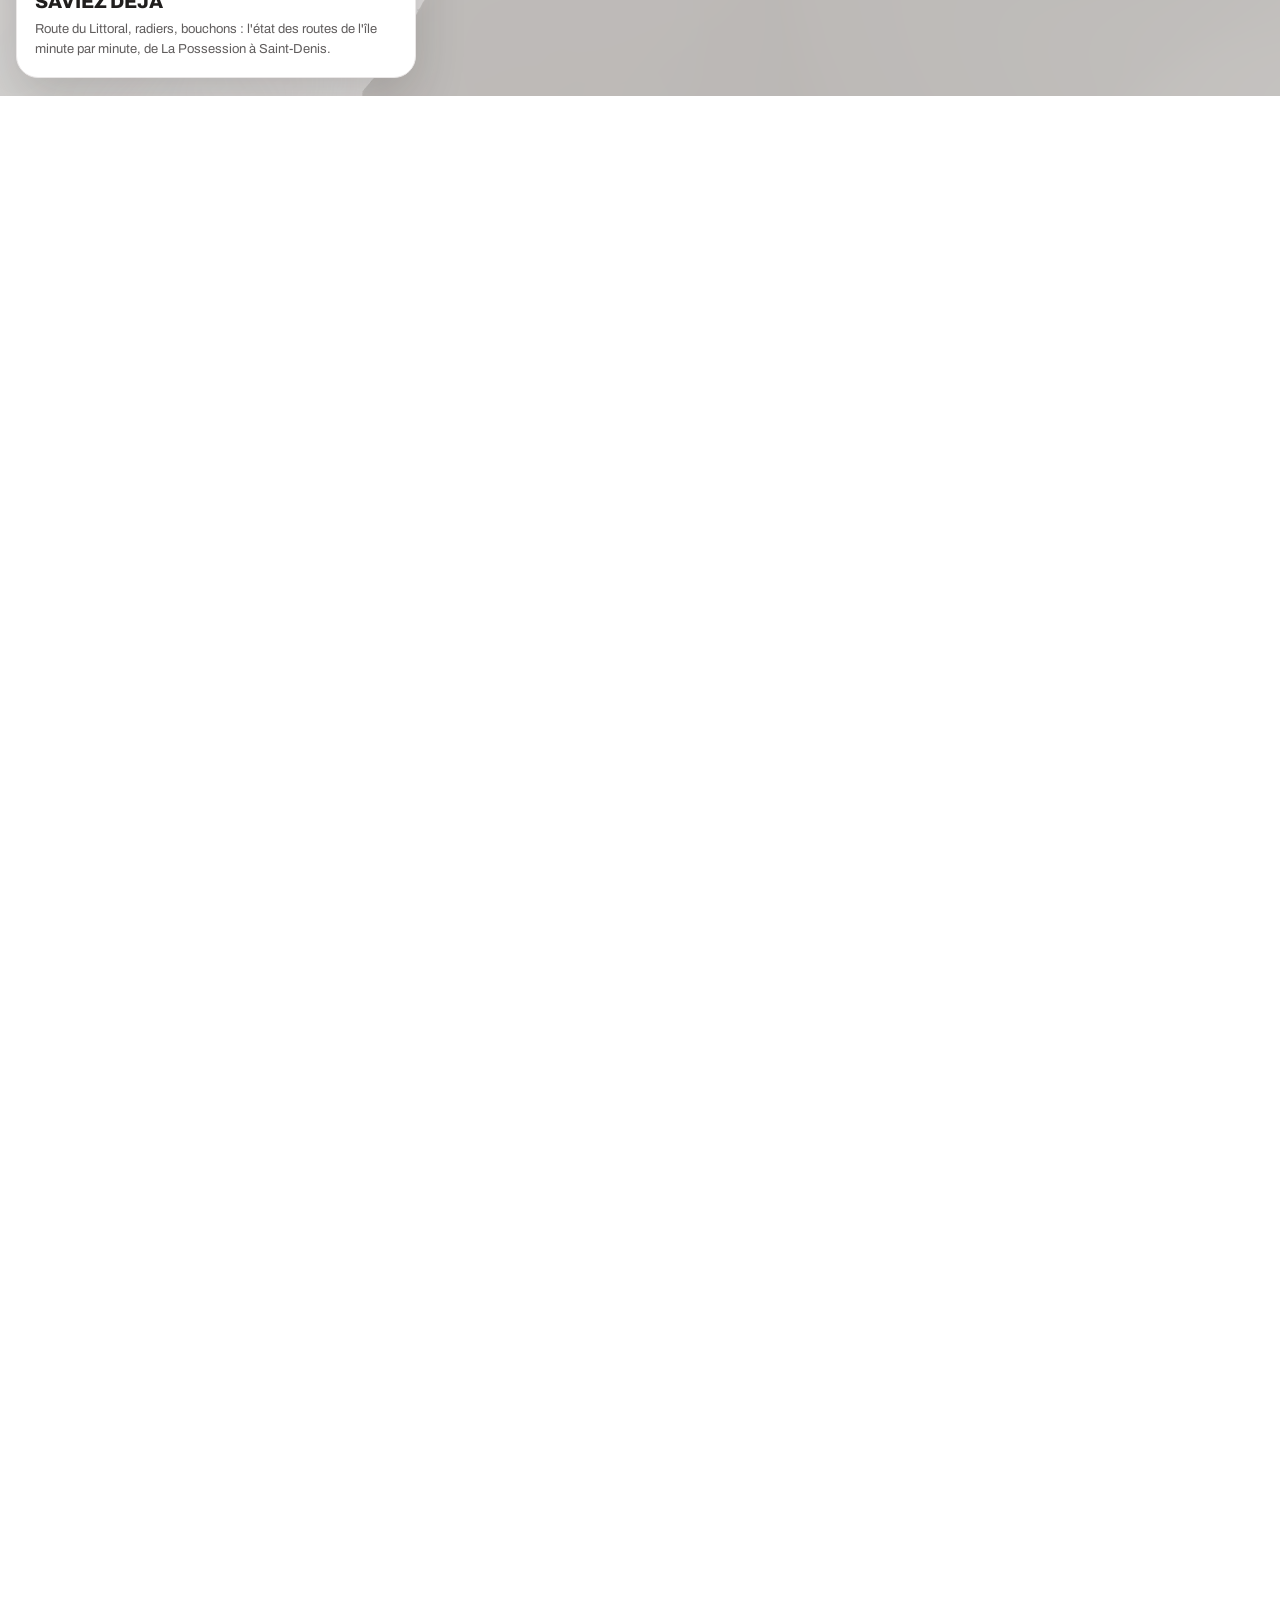
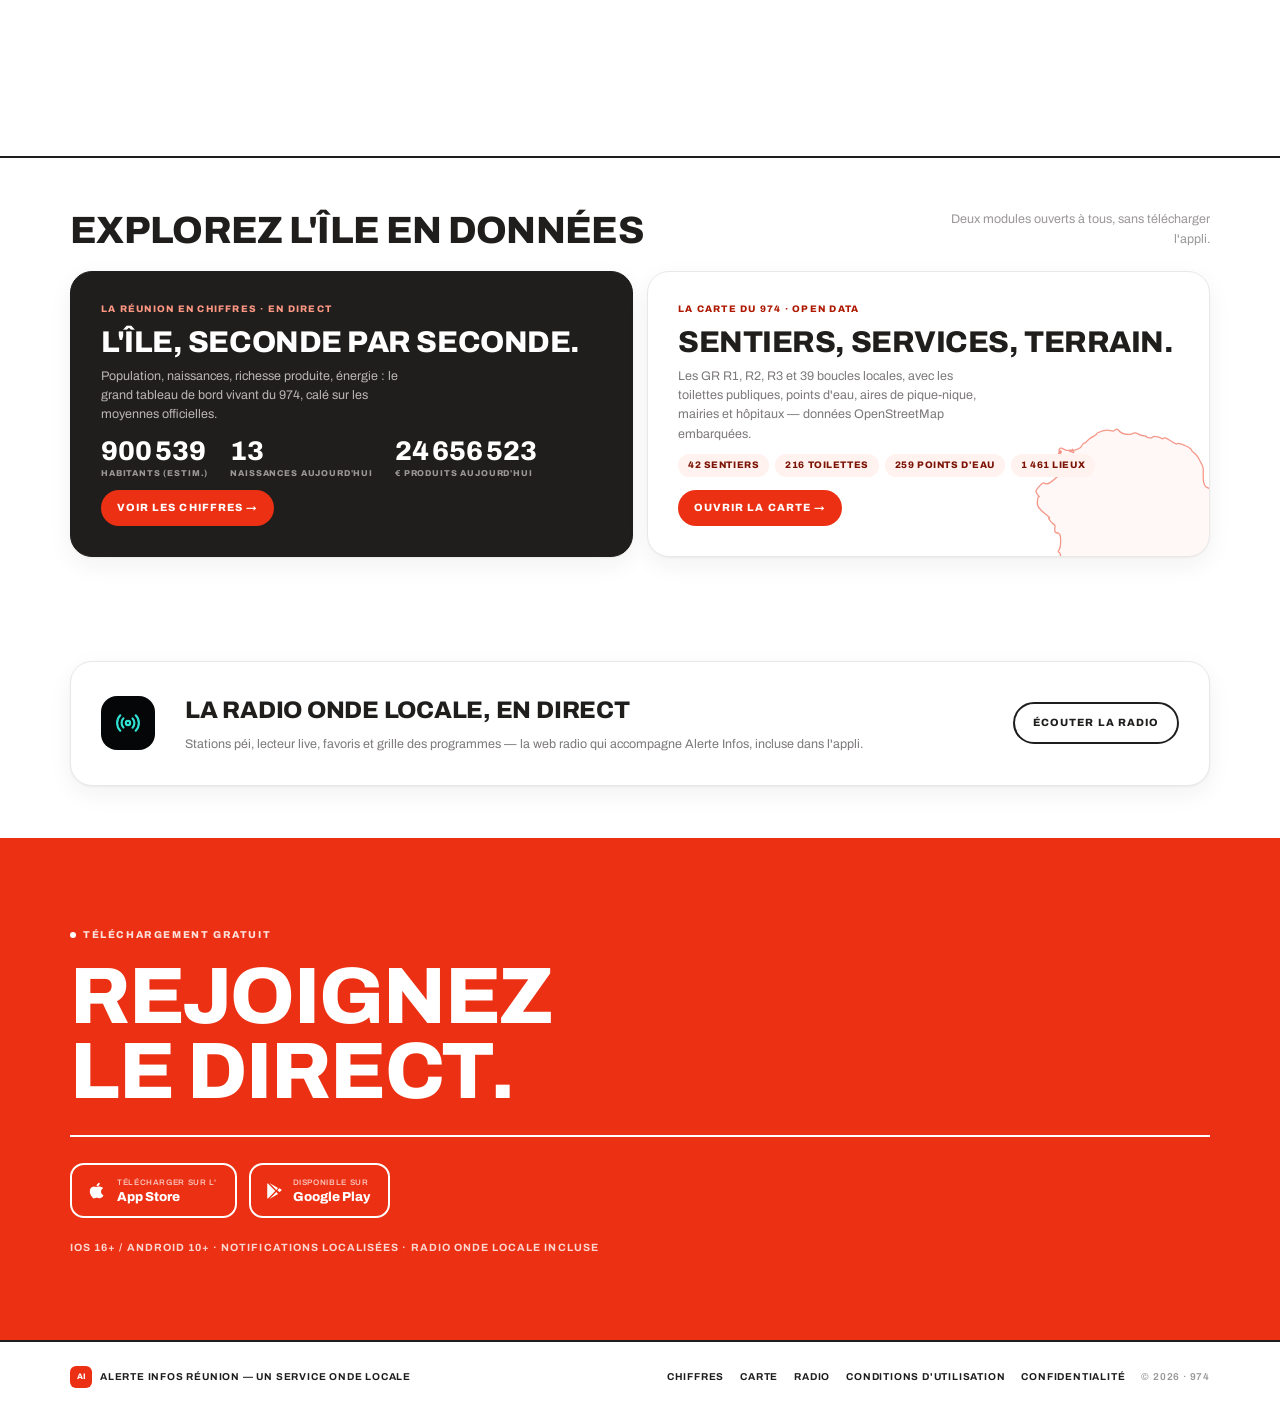
==== commit c039fda2: "Bring back the 3D island scroll flyover from the design mockup Port the bundle's reunion-3d Three.js" ====
--- a/alerte-infos/index.html
+++ b/alerte-infos/index.html
@@ -19,6 +19,7 @@
     <link rel="preconnect" href="https://fonts.gstatic.com" crossorigin>
     <link rel="stylesheet" href="https://fonts.googleapis.com/css2?family=Archivo:wght@400;600;800&display=swap">
     <link rel="stylesheet" href="accueil.css">
+    <script type="module" src="reunion-3d.js"></script>
     <script type="application/ld+json">
     {
       "@context": "https://schema.org",
@@ -155,6 +156,51 @@
 
     <div class="rule"></div>
 
+    <div id="tour" class="tour-track" hidden>
+      <div class="tour-stage">
+        <reunion-3d id="stage3d"></reunion-3d>
+        <div class="tour-veil" id="tour-veil" aria-hidden="true"></div>
+        <div class="tour-hud" aria-hidden="true">
+          <div class="tour-hud-left">
+            <div class="tour-region" id="hud-region">Nord</div>
+            <div class="tour-name" id="hud-name">Saint-Denis</div>
+          </div>
+          <div class="tour-hud-num"><span id="hud-num">01</span><em>/05</em></div>
+        </div>
+
+        <article class="tour-card">
+          <span class="tour-card-head"><i class="feature-ico"><svg width="15" height="15" viewBox="0 0 24 24" fill="none" stroke="currentColor" stroke-width="2" stroke-linecap="round" stroke-linejoin="round"><path d="M6 8a6 6 0 0 1 12 0c0 7 3 9 3 9H3s3-2 3-9"/><path d="M10.3 21a1.94 1.94 0 0 0 3.4 0"/></svg></i><b>Alertes locales</b><em>Push · 17:42</em></span>
+          <h3>Notifié avant tout le monde</h3>
+          <p>Vigilances, routes coupées, coupures d'eau : l'alerte part dès que la rédaction publie, uniquement pour vos communes.</p>
+        </article>
+        <article class="tour-card">
+          <span class="tour-card-head"><i class="feature-ico"><svg width="15" height="15" viewBox="0 0 24 24" fill="none" stroke="currentColor" stroke-width="2" stroke-linecap="round" stroke-linejoin="round"><path d="M19 17h2c.6 0 1-.4 1-1v-3c0-.9-.7-1.7-1.5-1.9C18.7 10.6 16 10 16 10s-1.3-1.4-2.2-2.3c-.5-.4-1.1-.7-1.8-.7H5c-.6 0-1.1.4-1.4.9l-1.4 2.9A3.7 3.7 0 0 0 2 12v4c0 .6.4 1 1 1h2"/><circle cx="7" cy="17" r="2"/><path d="M9 17h6"/><circle cx="17" cy="17" r="2"/></svg></i><b>Trafic</b><em>RN1 · Direct</em></span>
+          <h3>Basculement ? Vous le saviez déjà</h3>
+          <p>Route du Littoral, radiers, bouchons : l'état des routes de l'île minute par minute, de La Possession à Saint-Denis.</p>
+        </article>
+        <article class="tour-card">
+          <span class="tour-card-head"><i class="feature-ico"><svg width="15" height="15" viewBox="0 0 24 24" fill="none" stroke="currentColor" stroke-width="2" stroke-linecap="round" stroke-linejoin="round"><path d="M12.8 19.6A2 2 0 1 0 14 16H2"/><path d="M17.5 8a2.5 2.5 0 1 1 2 4H2"/><path d="M9.8 4.4A2 2 0 1 1 11 8H2"/></svg></i><b>Météo & cyclones</b><em>Vigilance orange</em></span>
+          <h3>La saison cyclonique sous contrôle</h3>
+          <p>Trajectoires, niveaux d'alerte et consignes officielles — suivies en continu, des cirques au littoral.</p>
+        </article>
+        <article class="tour-card">
+          <span class="tour-card-head"><i class="feature-ico"><svg width="15" height="15" viewBox="0 0 24 24" fill="none" stroke="currentColor" stroke-width="2" stroke-linecap="round" stroke-linejoin="round"><path d="M8.5 14.5A2.5 2.5 0 0 0 11 12c0-1.38-.5-2-1-3-1.072-2.143-.224-4.054 2-6 .5 2.5 2 4.9 4 6.5 2 1.6 3 3.5 3 5.5a7 7 0 1 1-14 0c0-1.153.433-2.294 1-3a2.5 2.5 0 0 0 2.5 2.5z"/></svg></i><b>Volcan</b><em>Alerte 1 · OVPF</em></span>
+          <h3>Éruption : suivez le direct</h3>
+          <p>Sismicité, accès à l'enclos, points presse : le Piton de la Fournaise sous surveillance, en temps réel.</p>
+        </article>
+        <article class="tour-card">
+          <span class="tour-card-head"><i class="feature-ico"><svg width="15" height="15" viewBox="0 0 24 24" fill="none" stroke="currentColor" stroke-width="2" stroke-linecap="round" stroke-linejoin="round"><path d="M2 9a3 3 0 0 1 0 6v2a2 2 0 0 0 2 2h16a2 2 0 0 0 2-2v-2a3 3 0 0 1 0-6V7a2 2 0 0 0-2-2H4a2 2 0 0 0-2 2Z"/><path d="M13 5v2"/><path d="M13 17v2"/><path d="M13 11v2"/></svg></i><b>Événements</b><em>Agenda péi</em></span>
+          <h3>L'agenda péi dans la poche</h3>
+          <p>Sakifo, fêtes de quartier, sport : ce qui se passe près de chez vous, trié par commune.</p>
+        </article>
+        <article class="tour-card tour-card-dl">
+          <span class="tour-card-label">Gratuit · iOS & Android</span>
+          <h3>L'île dans<br>votre poche.</h3>
+          <a href="#dl" class="module-cta">Télécharger l'appli →</a>
+        </article>
+      </div>
+    </div>
+
     <main>
       <section class="sec ground" id="app">
         <div class="sec-head">
@@ -310,6 +356,68 @@
       };
       tick();
       setInterval(tick, 200);
+
+      // — le survol 3D de l'île au scroll (comme la maquette) —
+      // Activé seulement si le module three + WebGL répondent ; sinon la
+      // grille de fonctionnalités statique reste en place.
+      const tour = document.getElementById('tour');
+      const grid = document.getElementById('app');
+      const reduce = matchMedia('(prefers-reduced-motion: reduce)').matches;
+      const canWebGL = (() => {
+        try { const c = document.createElement('canvas'); return !!(c.getContext('webgl2') || c.getContext('webgl')); }
+        catch { return false; }
+      })();
+      if (tour && grid && canWebGL && !reduce && window.customElements) {
+        customElements.whenDefined('reunion-3d').then(() => {
+          grid.hidden = true;
+          tour.hidden = false;
+          const hint = document.querySelector('.scroll-hint');
+          if (hint) hint.setAttribute('href', '#tour');
+          startTour();
+        });
+      }
+      function startTour() {
+        const stage = document.getElementById('stage3d');
+        const veil = document.getElementById('tour-veil');
+        const hudR = document.getElementById('hud-region');
+        const hudN = document.getElementById('hud-name');
+        const hudNum = document.getElementById('hud-num');
+        const cards = Array.from(tour.querySelectorAll('.tour-card'));
+        const STOPS = [
+          ['01', 'Saint-Denis', 'Nord'],
+          ['02', 'Route du Littoral', 'Ouest · RN1'],
+          ['03', 'Les Cirques', 'Mafate · Cilaos · Salazie'],
+          ['04', 'Piton de la Fournaise', 'Sud-Est · Volcan'],
+          ['05', 'Saint-Pierre', 'Sud'],
+          ['05', 'La Réunion', 'Disponible maintenant']
+        ];
+        let cur = 0, active = -1;
+        const tick3d = () => {
+          requestAnimationFrame(tick3d);
+          const r = tour.getBoundingClientRect();
+          if (r.bottom < 0 || r.top > innerHeight) return;
+          const p = Math.min(1, Math.max(0, -r.top / (r.height - innerHeight)));
+          const handoff = Math.min(1, Math.max(0, -r.top / (innerHeight * .42)));
+          veil.style.opacity = String(1 - handoff);
+          veil.style.transform = `translateY(${(-handoff * 64).toFixed(1)}px)`;
+          const target = Math.min(1, p / .84) * (STOPS.length - 1);
+          cur += (target - cur) * .11;
+          if (Math.abs(target - cur) < .001) cur = target;
+          if (stage.setProgress) stage.setProgress(cur);
+          const a = Math.min(5, Math.round(cur));
+          if (a === active) return;
+          active = a;
+          const s = STOPS[a];
+          hudNum.textContent = s[0]; hudN.textContent = s[1]; hudR.textContent = s[2];
+          cards.forEach((c, i) => {
+            const on = i === a;
+            c.style.opacity = on ? '1' : '0';
+            c.style.transform = on ? 'none' : (i < a ? 'translateY(-18px)' : 'translateY(26px)');
+            c.style.pointerEvents = on ? 'auto' : 'none';
+          });
+        };
+        tick3d();
+      }
     })();
     </script>
   </body>
--- a/alerte-infos/accueil.css
+++ b/alerte-infos/accueil.css
@@ -145,6 +145,83 @@
 .hero-phone-float { position: relative; animation: om-float 7s ease-in-out 1s infinite; }
 .blink { animation: om-blink 1.6s infinite; }
 
+/* — le survol 3D de l'île au scroll — */
+[hidden] { display: none !important; }
+.tour-track { height: 640vh; position: relative; z-index: 1; }
+.tour-stage {
+  position: sticky; top: 0;
+  height: 100vh; height: 100dvh;
+  overflow: hidden; isolation: isolate;
+  background: var(--color-bg);
+  background-image: radial-gradient(rgba(32, 30, 29, .1) 1px, transparent 1px);
+  background-size: 44px 44px;
+}
+reunion-3d { position: absolute; inset: 0; }
+.tour-veil {
+  position: absolute; z-index: 4; top: 0; left: 0; right: 0; height: 240px;
+  pointer-events: none; will-change: opacity, transform;
+  background:
+    radial-gradient(ellipse 48% 78% at 58% 0%, rgba(255, 255, 255, .98) 0%, rgba(255, 255, 255, .72) 52%, rgba(255, 255, 255, 0) 100%),
+    linear-gradient(180deg, #fff 0%, rgba(255, 255, 255, .9) 24%, rgba(255, 255, 255, .52) 58%, rgba(255, 255, 255, 0) 100%);
+}
+.tour-hud {
+  position: absolute; z-index: 5;
+  left: clamp(20px, 3.5vw, 52px); right: clamp(20px, 3.5vw, 52px);
+  top: max(clamp(24px, 4vh, 40px), env(safe-area-inset-top));
+  display: flex; align-items: flex-start; justify-content: space-between; gap: 20px;
+  pointer-events: none;
+}
+.tour-region {
+  font-size: 11px; font-weight: 800; letter-spacing: .18em; text-transform: uppercase;
+  color: var(--color-accent);
+}
+.tour-name {
+  font-family: var(--font-heading); font-weight: 800;
+  font-size: clamp(24px, 6.2vw, 54px);
+  line-height: .94; text-transform: uppercase; letter-spacing: -.018em;
+  margin-top: 8px; text-wrap: balance;
+}
+.tour-hud-num { text-align: right; flex: none; font-family: var(--font-heading); font-weight: 800; }
+.tour-hud-num span { font-size: clamp(24px, 5.8vw, 52px); line-height: .94; color: var(--color-accent); }
+.tour-hud-num em { font-style: normal; font-size: clamp(13px, 1.6vw, 18px); color: var(--color-neutral-500); }
+.tour-card {
+  position: absolute; z-index: 6;
+  left: 16px; bottom: max(18px, env(safe-area-inset-bottom));
+  width: min(calc(100% - 32px), 400px);
+  background: #fff;
+  border: var(--cell-border); border-radius: var(--r-lg);
+  box-shadow: 0 20px 50px rgba(32, 30, 29, .18);
+  padding: 16px 18px 18px;
+  opacity: 0; transform: translateY(26px); pointer-events: none;
+  transition: opacity .55s var(--ease-out), transform .55s var(--ease-out);
+}
+.tour-card-head { display: flex; align-items: center; gap: 9px; }
+.tour-card-head .feature-ico { width: 32px; height: 32px; }
+.tour-card-head b {
+  flex: 1; font-size: 9.5px; font-weight: 800; letter-spacing: .14em; text-transform: uppercase;
+  color: var(--color-accent-700);
+}
+.tour-card-head em {
+  font-style: normal;
+  font-size: 9.5px; font-weight: 700; letter-spacing: .08em; text-transform: uppercase;
+  color: var(--color-neutral-500);
+}
+.tour-card h3 {
+  margin: 11px 0 0;
+  font-family: var(--font-heading); font-weight: 800;
+  font-size: 19px; line-height: 1.12; text-transform: uppercase; letter-spacing: -.005em;
+  text-wrap: pretty;
+}
+.tour-card p { margin: 8px 0 0; font-size: 13px; line-height: 1.5; color: var(--color-neutral-700); }
+.tour-card-dl { background: var(--color-accent); color: #fff; border-color: var(--color-accent); box-shadow: 0 20px 50px rgba(32, 30, 29, .25); }
+.tour-card-dl .tour-card-label {
+  font-size: 9.5px; font-weight: 800; letter-spacing: .16em; text-transform: uppercase;
+  color: rgba(255, 255, 255, .85);
+}
+.tour-card-dl h3 { font-size: 24px; line-height: 1; }
+.tour-card-dl .module-cta { margin-top: 14px; background: #fff; color: var(--color-accent); display: inline-flex; }
+.tour-card-dl .module-cta:hover { background: var(--color-text); color: #fff; }
+
 /* — sections — */
 .sec { max-width: 1180px; margin: 0 auto; padding: clamp(34px, 4.5vw, 52px) 20px; }
 .sec-head { display: flex; align-items: flex-end; justify-content: space-between; gap: 20px; margin-bottom: 22px; }
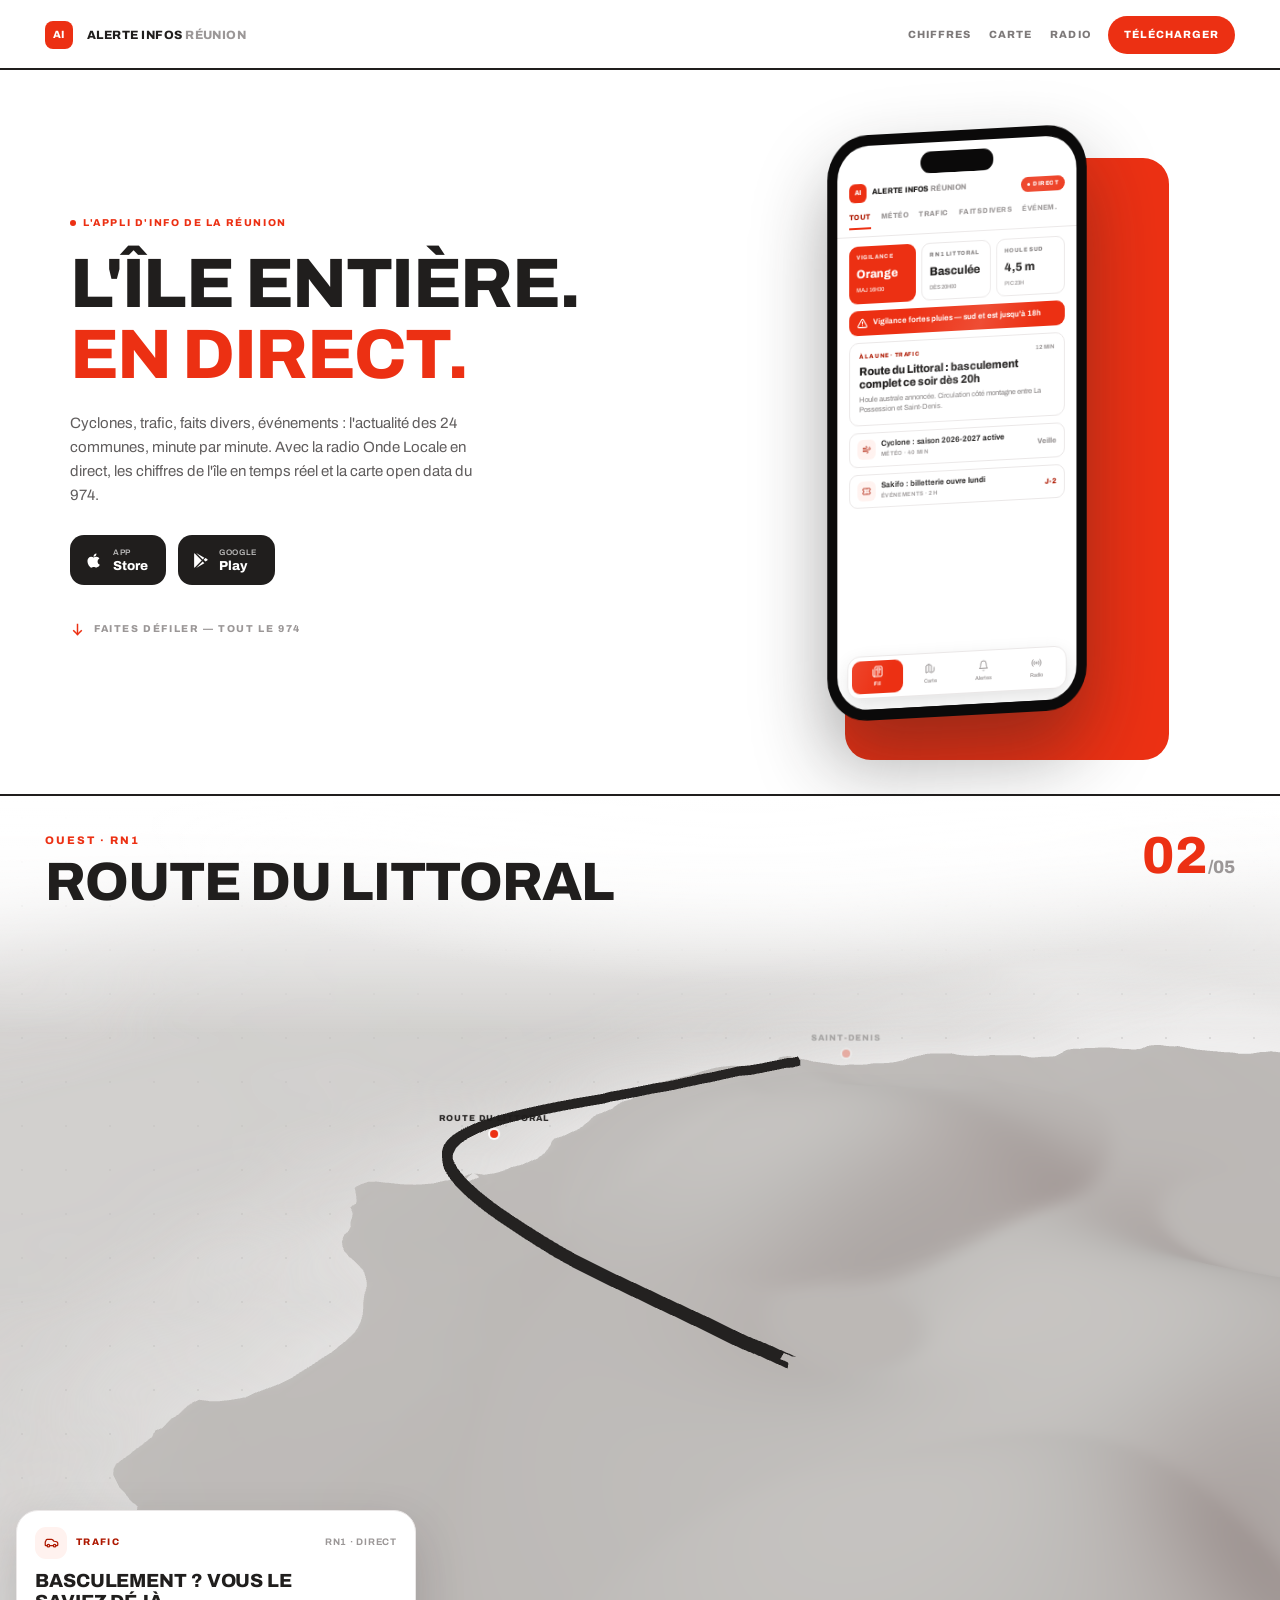
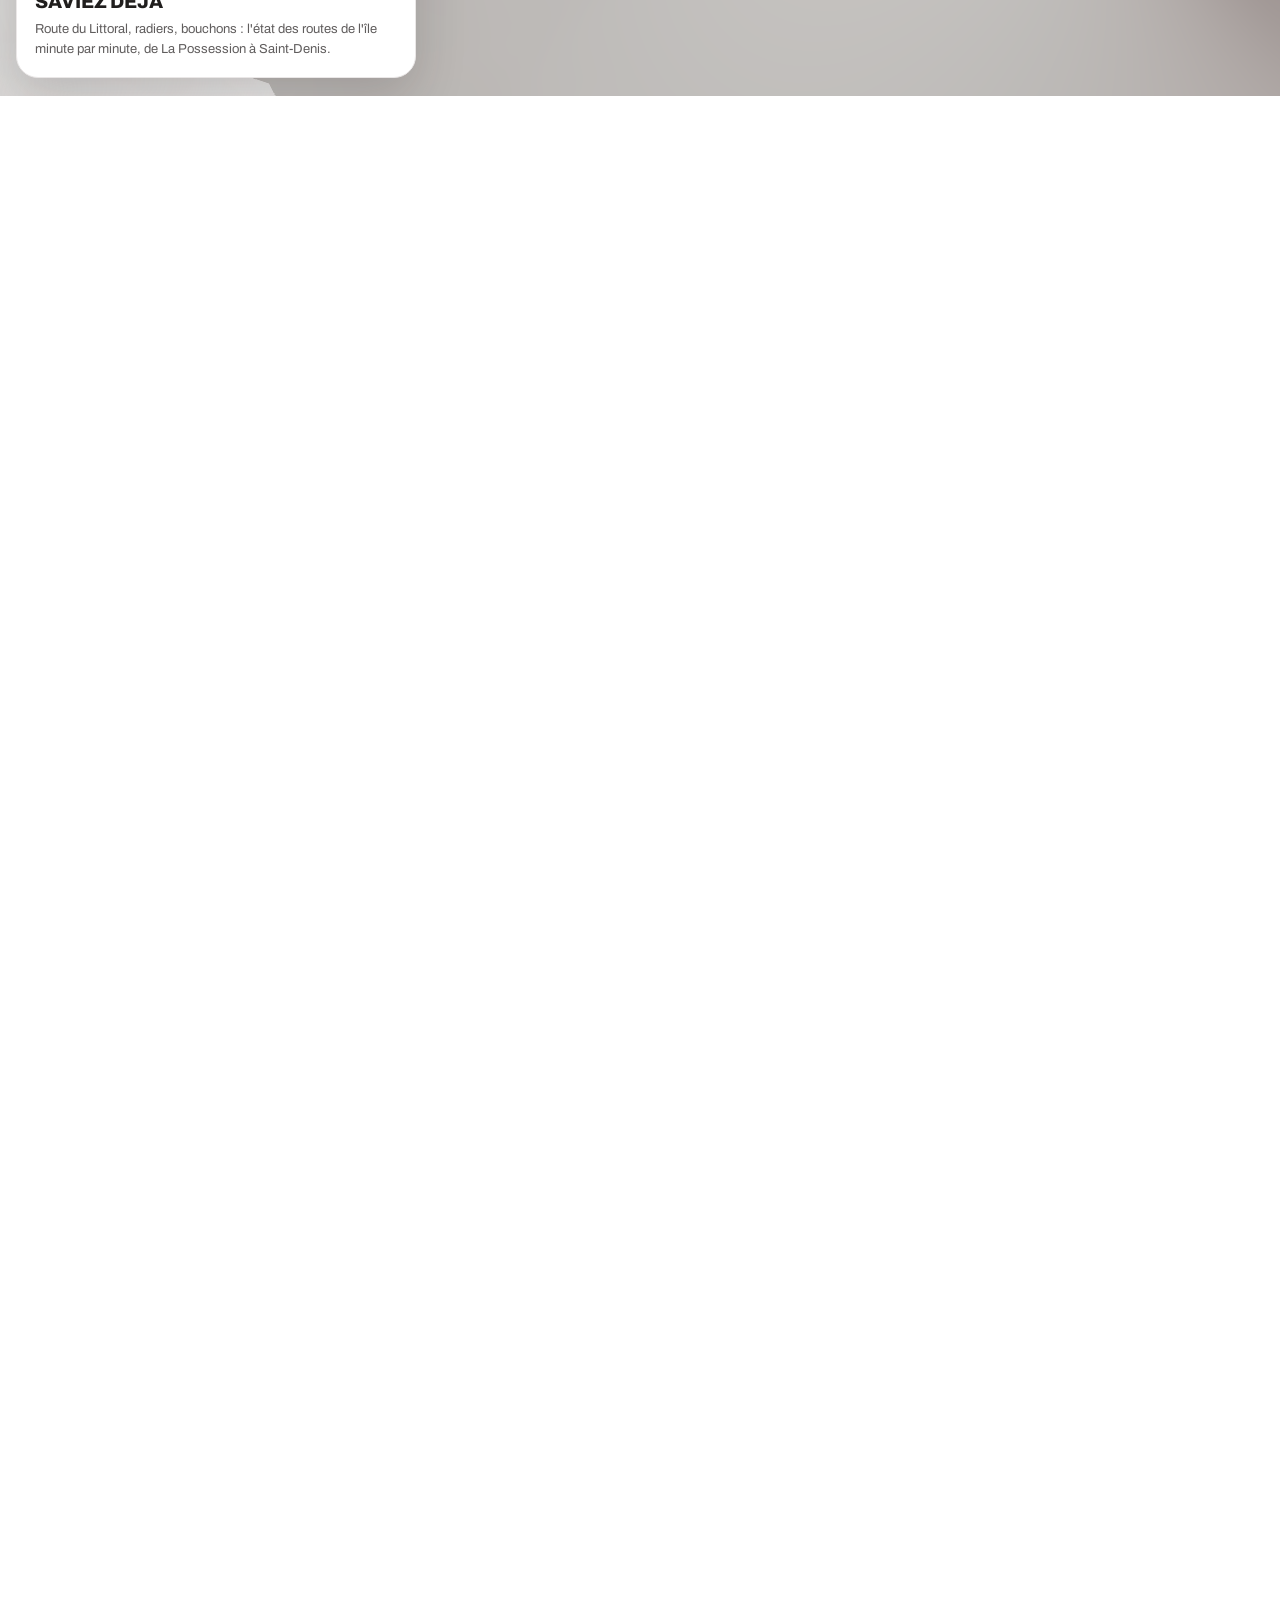
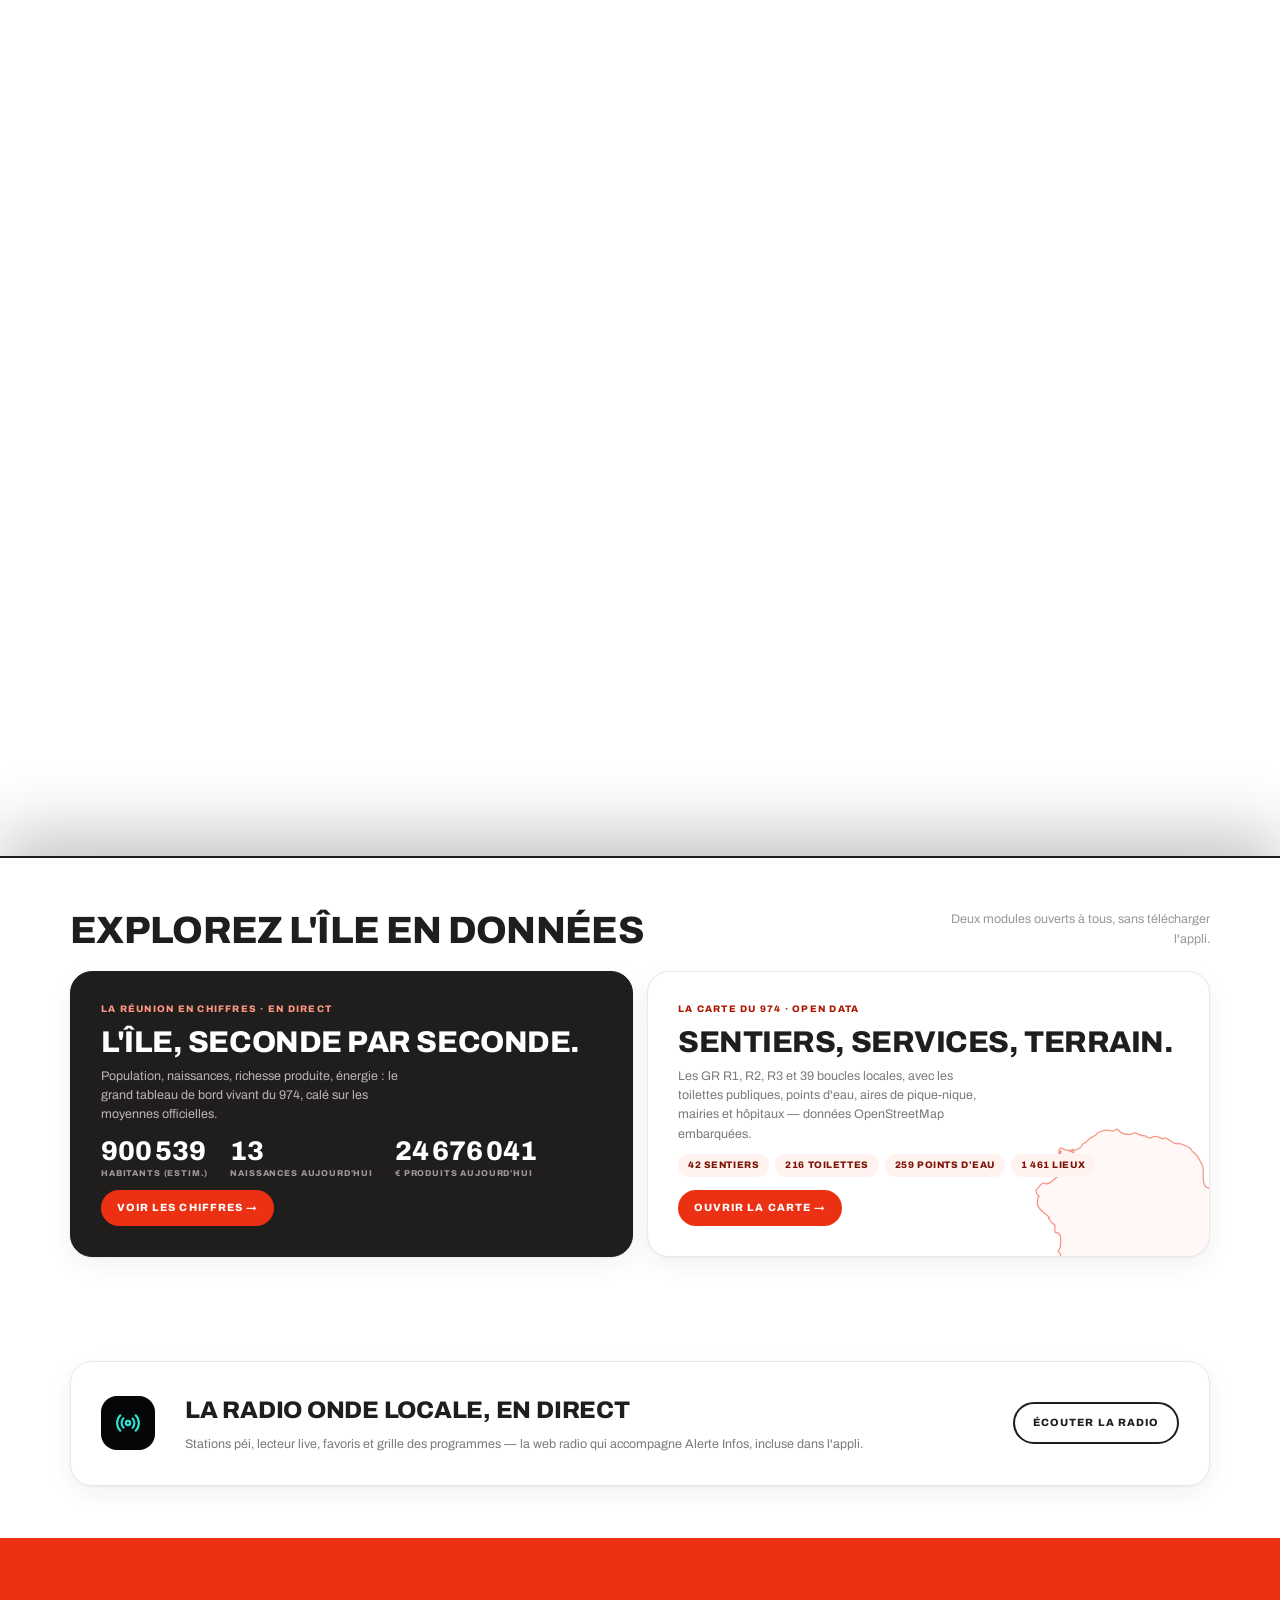
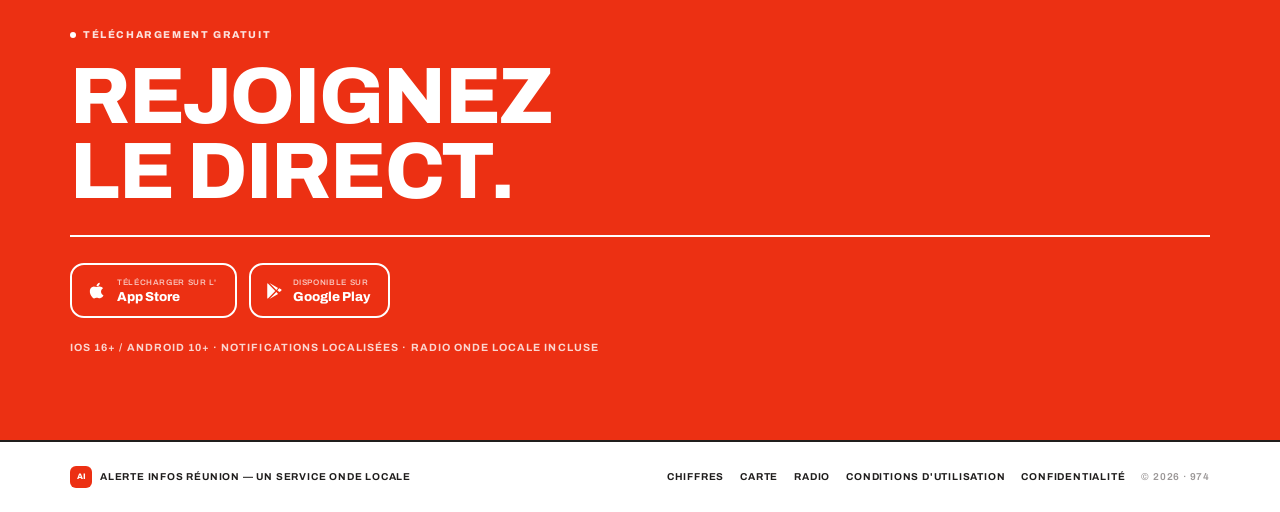
==== commit 231adf10: "Slide post-tour content over the island and reveal it on scroll Like the mockup's ending: when the 3" ====
--- a/alerte-infos/index.html
+++ b/alerte-infos/index.html
@@ -371,10 +371,30 @@
         customElements.whenDefined('reunion-3d').then(() => {
           grid.hidden = true;
           tour.hidden = false;
+          document.body.classList.add('tour-on');
           const hint = document.querySelector('.scroll-hint');
           if (hint) hint.setAttribute('href', '#tour');
           startTour();
         });
+      }
+
+      // — révélation au scroll des sections après l'île —
+      document.body.classList.add('js-anim');
+      const revealables = document.querySelectorAll('.sec-head, .feature, .module, .radio-banner, .poster-inner > *');
+      revealables.forEach((el, i) => { el.classList.add('reveal'); el.style.transitionDelay = `${(i % 4) * 80}ms`; });
+      if ('IntersectionObserver' in window && !reduce) {
+        const io = new IntersectionObserver((entries) => {
+          for (const e of entries) {
+            if (!e.isIntersecting) continue;
+            e.target.classList.add('in-view');
+            const el = e.target;
+            setTimeout(() => { el.style.transitionDelay = ''; }, 900);
+            io.unobserve(el);
+          }
+        }, { rootMargin: '0px 0px -10% 0px', threshold: .1 });
+        revealables.forEach((el) => io.observe(el));
+      } else {
+        revealables.forEach((el) => { el.classList.add('in-view'); el.style.transitionDelay = ''; });
       }
       function startTour() {
         const stage = document.getElementById('stage3d');
--- a/alerte-infos/accueil.css
+++ b/alerte-infos/accueil.css
@@ -222,6 +222,24 @@
 .tour-card-dl .module-cta { margin-top: 14px; background: #fff; color: var(--color-accent); display: inline-flex; }
 .tour-card-dl .module-cta:hover { background: var(--color-text); color: #fff; }
 
+/* — apparition au scroll — */
+.js-anim .reveal { opacity: 0; transform: translateY(20px); }
+.js-anim .reveal.in-view {
+  opacity: 1; transform: none;
+  transition: opacity .7s var(--ease-out), transform .7s var(--ease-out);
+}
+.js-anim .module.reveal.in-view, .js-anim .feature.reveal.in-view, .js-anim .radio-banner.reveal.in-view {
+  transition: opacity .6s var(--ease-out), transform .35s var(--ease-out), box-shadow .35s var(--ease-out);
+}
+
+/* En fin de survol 3D, le contenu glisse par-dessus l'île (comme la maquette). */
+main { position: relative; z-index: 2; background: #fff; }
+body.tour-on main {
+  margin-top: -100vh;
+  margin-top: -100dvh;
+  box-shadow: 0 -24px 60px rgba(32, 30, 29, .25);
+}
+
 /* — sections — */
 .sec { max-width: 1180px; margin: 0 auto; padding: clamp(34px, 4.5vw, 52px) 20px; }
 .sec-head { display: flex; align-items: flex-end; justify-content: space-between; gap: 20px; margin-bottom: 22px; }
@@ -363,7 +381,7 @@
 .radio-cta:hover { background: var(--color-text); color: #fff; transform: translateY(-2px); }
 
 /* — bandeau rouge — */
-.poster { background: var(--color-accent); color: #fff; }
+.poster { background: var(--color-accent); color: #fff; position: relative; z-index: 2; }
 .poster-inner { max-width: 1180px; margin: 0 auto; padding: clamp(52px, 7vw, 84px) 20px; }
 .poster .kicker { color: rgba(255, 255, 255, .85); animation: none; }
 .poster .kicker i { background: #fff; }
@@ -384,7 +402,7 @@
 }
 
 /* — pied de page — */
-footer { background: #fff; border-top: 2px solid var(--color-text); }
+footer { background: #fff; border-top: 2px solid var(--color-text); position: relative; z-index: 2; }
 .footer-inner {
   max-width: 1180px; margin: 0 auto;
   padding: 24px 20px max(24px, env(safe-area-inset-bottom));
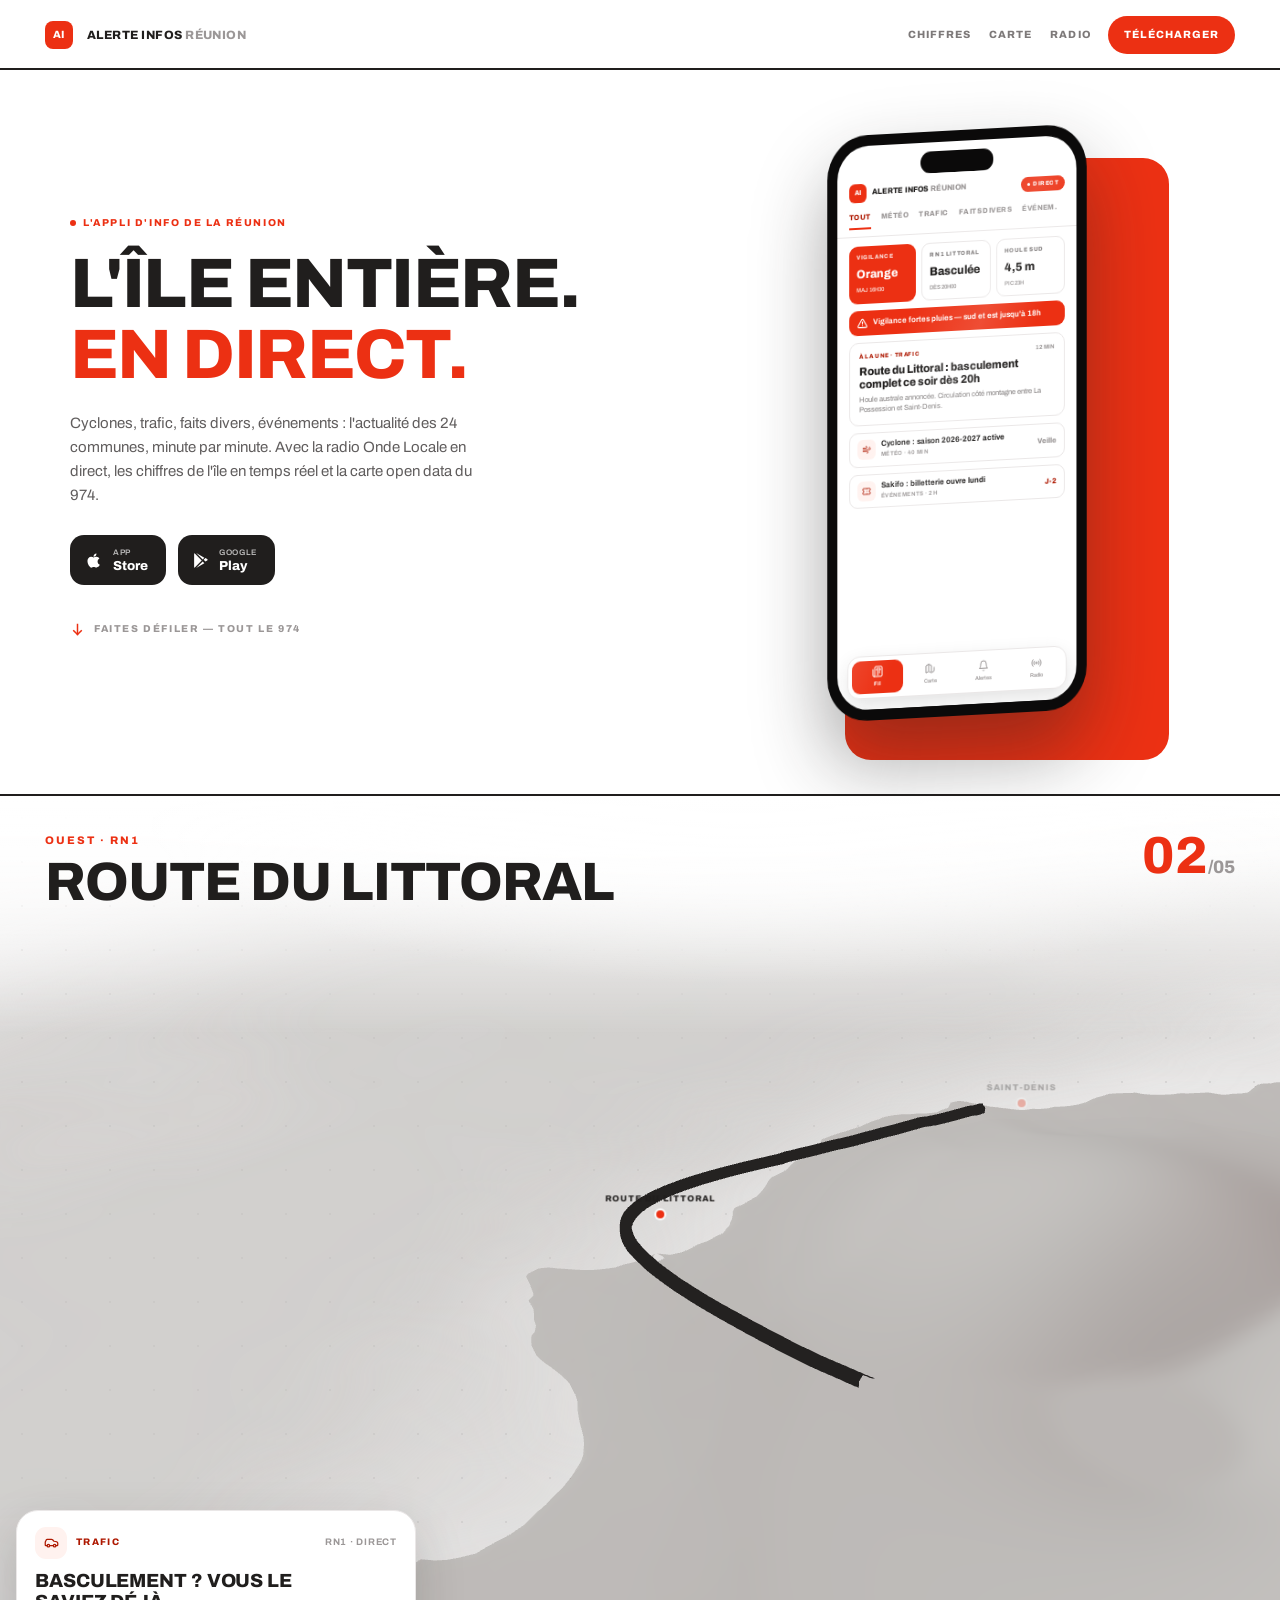
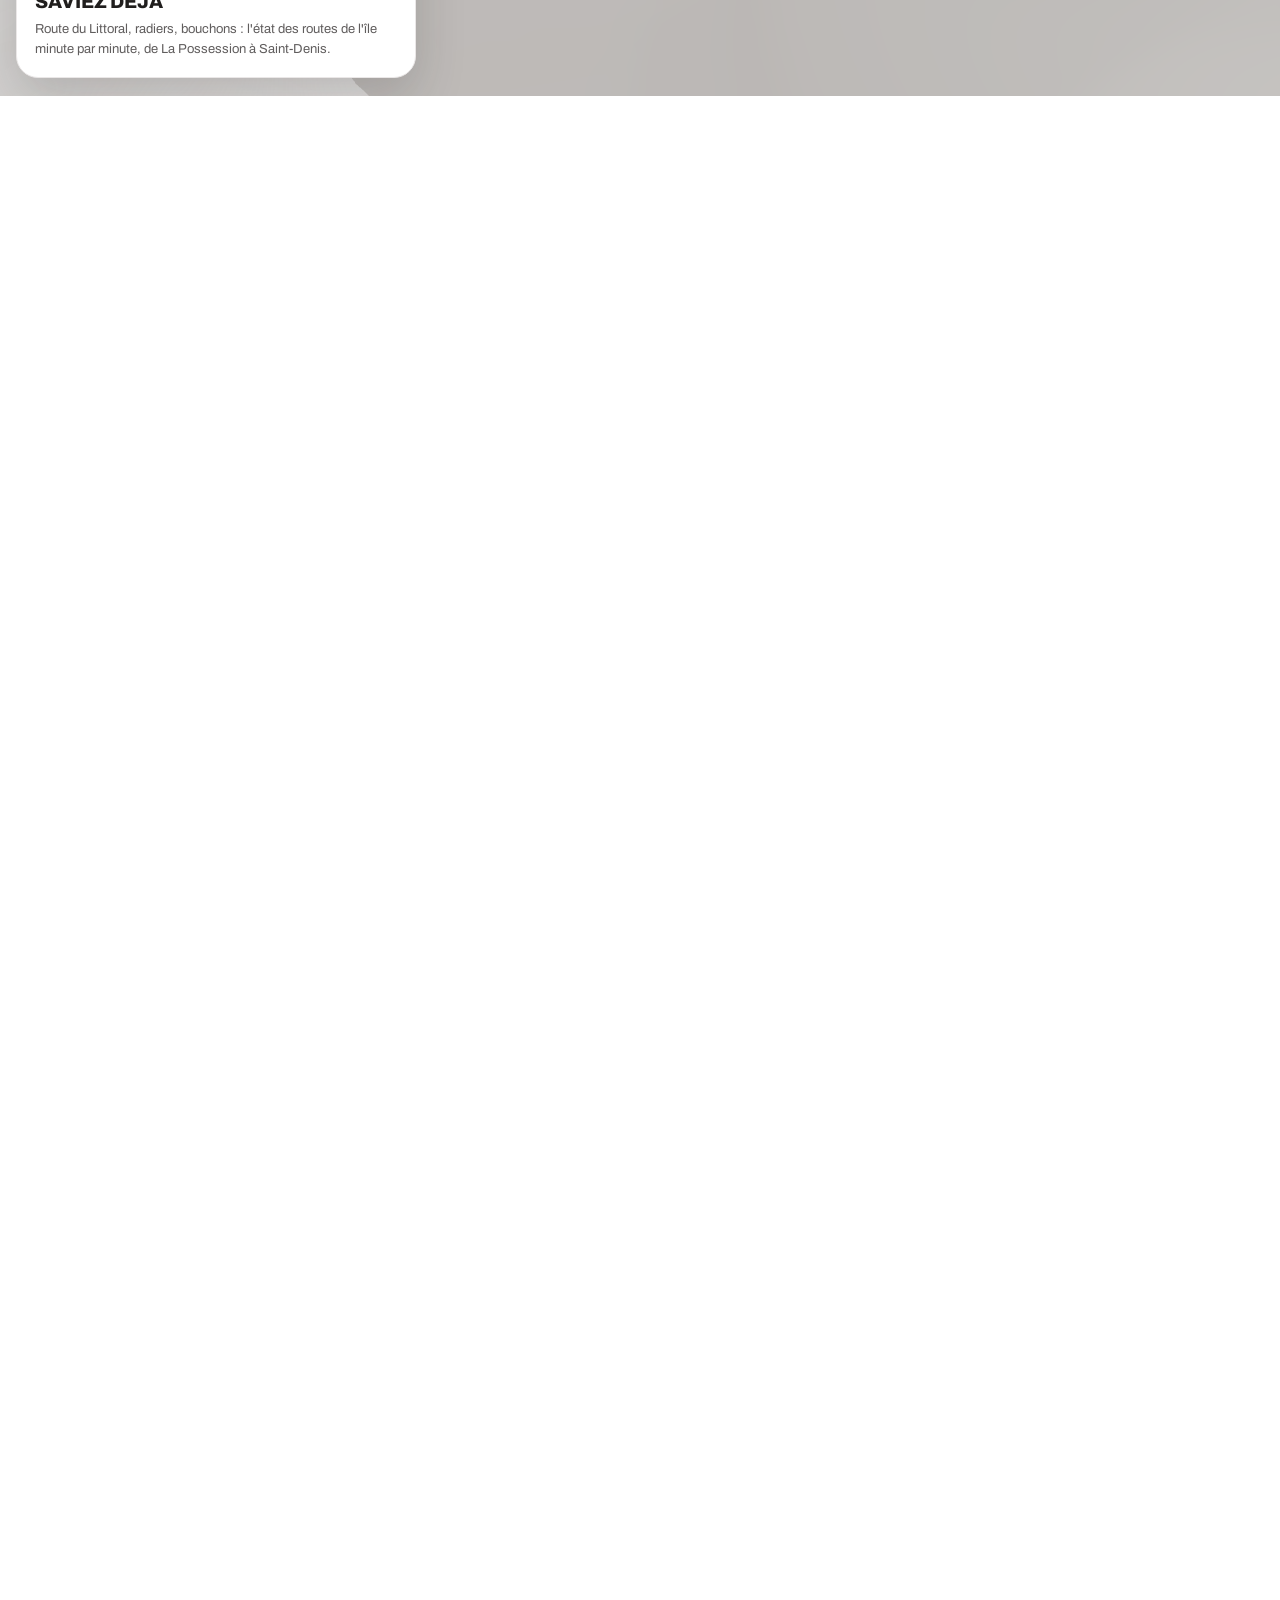
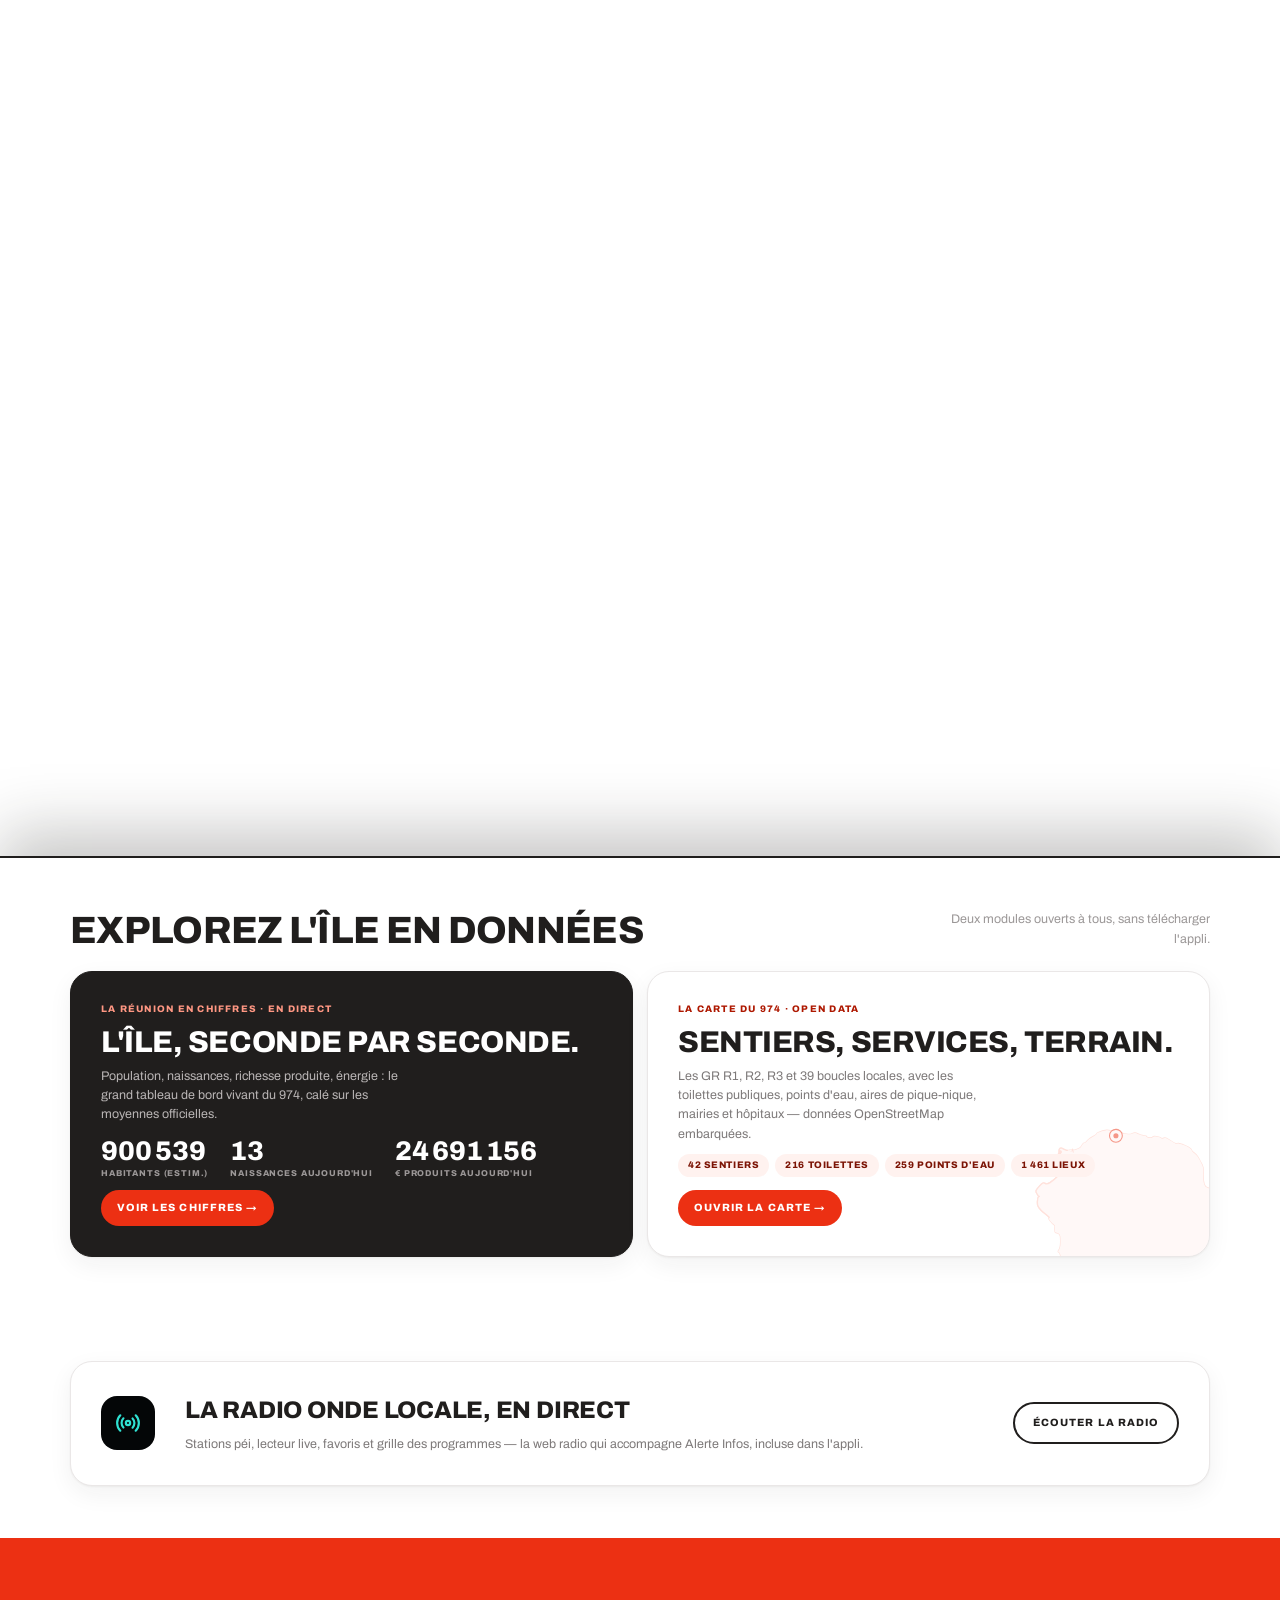
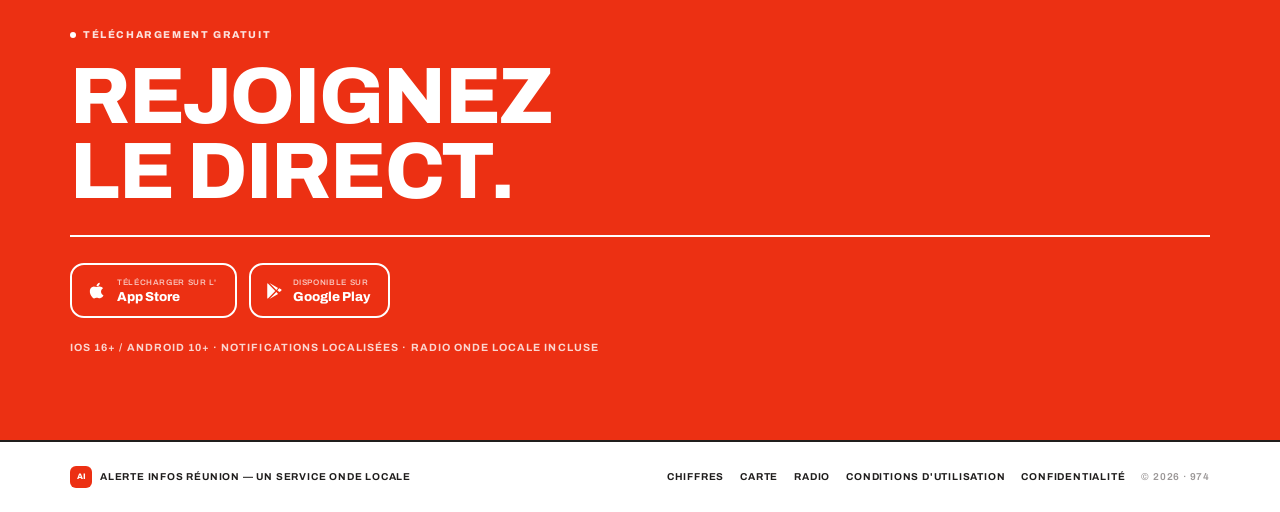
==== commit ff017ea7: "Animate every homepage card Feature and tour-card icons each get a motion matched to their subject (" ====
--- a/alerte-infos/index.html
+++ b/alerte-infos/index.html
@@ -263,7 +263,10 @@
           </a>
           <a class="module module-light" href="carte.html">
             <svg class="module-map-bg" viewBox="-24 -24 1049 944" aria-hidden="true">
-              <path fill="#fff2ef" stroke="#ec3013" stroke-width="6" d="M61 412C55.0 405.3 32.0 388.3 23 379C14.0 369.7 9.5 365.3 7 356C4.5 346.7 6.7 330.0 8 323C9.3 316.0 14.3 315.2 15 314C15.7 312.8 13.2 317.0 12 316C10.8 315.0 10.0 312.8 8 308C6.0 303.2 -3.7 296.2 0 287C3.7 277.8 22.0 258.2 30 253C38.0 247.8 42.2 256.5 48 256C53.8 255.5 56.8 255.3 65 250C73.2 244.7 90.8 230.5 97 224C103.2 217.5 100.3 217.7 102 211C103.7 204.3 107.7 195.2 107 184C106.3 172.8 98.7 152.5 98 144C97.3 135.5 101.8 138.2 103 133C104.2 127.8 104.0 116.2 105 113C106.0 109.8 108.8 111.7 109 114C109.2 116.3 106.0 126.8 106 127C106.0 127.2 107.8 116.3 109 115C110.2 113.7 112.2 120.0 113 119C113.8 118.0 113.3 110.5 114 109C114.7 107.5 116.8 110.2 117 110C117.2 109.8 114.8 108.7 115 108C115.2 107.3 118.3 106.5 118 106C117.7 105.5 113.3 105.7 113 105C112.7 104.3 116.2 102.5 116 102C115.8 101.5 112.5 100.5 112 102C111.5 103.5 113.7 109.7 113 111C112.3 112.3 108.7 113.0 108 110C107.3 107.0 107.3 96.5 109 93C110.7 89.5 112.5 88.0 118 89C123.5 90.0 134.3 97.5 142 99C149.7 100.5 160.0 97.3 164 98C168.0 98.7 167.0 102.0 166 103C165.0 104.0 159.3 103.5 158 104C156.7 104.5 156.7 105.8 158 106C159.3 106.2 163.2 104.3 166 105C168.8 105.7 173.5 110.8 175 110C176.5 109.2 175.5 101.8 175 100C174.5 98.2 172.8 100.0 172 99C171.2 98.0 169.8 94.2 170 94C170.2 93.8 170.7 97.5 173 98C175.3 98.5 178.5 98.8 184 97C189.5 95.2 200.2 91.7 206 87C211.8 82.3 214.8 73.0 219 69C223.2 65.0 226.3 66.7 231 63C235.7 59.3 238.8 53.2 247 47C255.2 40.8 273.2 31.0 280 26C286.8 21.0 279.7 20.5 288 17C296.3 13.5 318.2 6.3 330 5C341.8 3.7 351.0 9.8 359 9C367.0 8.2 372.2 -0.8 378 0C383.8 0.8 388.5 10.3 394 14C399.5 17.7 403.3 20.3 411 22C418.7 23.7 431.5 24.7 440 24C448.5 23.3 453.8 17.3 462 18C470.2 18.7 480.0 25.3 489 28C498.0 30.7 511.8 32.7 516 34C520.2 35.3 512.7 35.0 514 36C515.3 37.0 519.8 39.2 524 40C528.2 40.8 534.3 42.0 539 41C543.7 40.0 545.8 34.5 552 34C558.2 33.5 569.8 36.2 576 38C582.2 39.8 584.0 44.3 589 45C594.0 45.7 595.5 38.2 606 42C616.5 45.8 642.2 63.8 652 68C661.8 72.2 656.8 65.2 665 67C673.2 68.8 691.3 74.7 701 79C710.7 83.3 718.2 88.8 723 93C727.8 97.2 725.0 98.5 730 104C735.0 109.5 745.7 116.2 753 126C760.3 135.8 769.8 155.2 774 163C778.2 170.8 776.8 169.3 778 173C779.2 176.7 780.3 173.7 781 185C781.7 196.3 780.3 227.2 782 241C783.7 254.8 786.5 261.8 791 268C795.5 274.2 803.8 272.7 809 278C814.2 283.3 818.5 295.5 822 300C825.5 304.5 828.7 300.7 830 305C831.3 309.3 828.5 320.0 830 326C831.5 332.0 832.3 332.7 839 341C845.7 349.3 863.0 366.8 870 376C877.0 385.2 876.8 390.8 881 396C885.2 401.2 890.3 400.8 895 407C899.7 413.2 905.2 427.7 909 433C912.8 438.3 915.0 438.3 918 439C921.0 439.7 923.2 436.5 927 437C930.8 437.5 936.0 438.3 941 442C946.0 445.7 953.2 455.5 957 459C960.8 462.5 962.0 462.5 964 463C966.0 463.5 965.8 460.8 969 462C972.2 463.2 980.2 466.0 983 470C985.8 474.0 983.7 481.2 986 486C988.3 490.8 995.2 495.7 997 499C998.8 502.3 997.5 504.5 997 506C996.5 507.5 994.5 506.0 994 508C993.5 510.0 993.0 512.8 994 518C995.0 523.2 1000.3 534.7 1000 539C999.7 543.3 994.8 543.2 992 544C989.2 544.8 984.7 540.0 983 544C981.3 548.0 983.3 561.8 982 568C980.7 574.2 978.0 577.0 975 581C972.0 585.0 966.3 587.8 964 592C961.7 596.2 962.5 602.2 961 606C959.5 609.8 956.2 610.2 955 615C953.8 619.8 956.0 625.7 954 635C952.0 644.3 944.2 659.5 943 671C941.8 682.5 945.2 696.0 947 704C948.8 712.0 953.5 715.0 954 719C954.5 723.0 951.2 721.7 950 728C948.8 734.3 946.8 747.3 947 757C947.2 766.7 949.5 779.8 951 786C952.5 792.2 955.7 791.0 956 794C956.3 797.0 956.3 798.3 953 804C949.7 809.7 941.0 822.8 936 828C931.0 833.2 928.8 830.7 923 835C917.2 839.3 909.7 851.7 901 854C892.3 856.3 877.7 848.3 871 849C864.3 849.7 869.0 856.0 861 858C853.0 860.0 832.0 859.0 823 861C814.0 863.0 811.8 868.0 807 870C802.2 872.0 803.5 873.0 794 873C784.5 873.0 758.5 870.0 750 870C741.5 870.0 744.2 871.8 743 873C741.8 874.2 744.7 875.0 743 877C741.3 879.0 737.8 883.8 733 885C728.2 886.2 720.5 882.3 714 884C707.5 885.7 698.3 893.7 694 895C689.7 896.3 689.3 893.5 688 892C686.7 890.5 688.7 887.5 686 886C683.3 884.5 680.8 882.2 672 883C663.2 883.8 641.3 890.7 633 891C624.7 891.3 625.0 887.5 622 885C619.0 882.5 618.3 878.2 615 876C611.7 873.8 605.0 874.0 602 872C599.0 870.0 601.8 864.0 597 864C592.2 864.0 581.3 872.0 573 872C564.7 872.0 552.7 864.5 547 864C541.3 863.5 540.7 869.2 539 869C537.3 868.8 540.3 866.0 537 863C533.7 860.0 526.0 853.8 519 851C512.0 848.2 505.0 849.8 495 846C485.0 842.2 468.5 831.2 459 828C449.5 824.8 442.7 826.5 438 827C433.3 827.5 433.5 832.8 431 831C428.5 829.2 426.7 818.2 423 816C419.3 813.8 414.2 818.7 409 818C403.8 817.3 396.3 815.0 392 812C387.7 809.0 384.3 802.8 383 800C381.7 797.2 385.3 796.7 384 795C382.7 793.3 381.7 791.5 375 790C368.3 788.5 352.0 788.0 344 786C336.0 784.0 332.0 781.5 327 778C322.0 774.5 317.5 769.7 314 765C310.5 760.3 310.0 755.3 306 750C302.0 744.7 294.2 736.8 290 733C285.8 729.2 288.8 730.2 281 727C273.2 723.8 256.8 717.2 243 714C229.2 710.8 207.3 711.3 198 708C188.7 704.7 188.3 697.2 187 694C185.7 690.8 190.5 693.2 190 689C189.5 684.8 187.8 674.0 184 669C180.2 664.0 169.5 661.7 167 659C164.5 656.3 170.8 655.3 169 653C167.2 650.7 158.8 647.7 156 645C153.2 642.3 155.0 639.3 152 637C149.0 634.7 142.8 634.0 138 631C133.2 628.0 125.7 622.5 123 619C120.3 615.5 123.0 613.0 122 610C121.0 607.0 118.8 606.0 117 601C115.2 596.0 113.3 584.8 111 580C108.7 575.2 103.2 575.5 103 572C102.8 568.5 108.2 564.7 110 559C111.8 553.3 113.5 547.8 114 538C114.5 528.2 114.7 508.5 113 500C111.3 491.5 107.8 490.0 104 487C100.2 484.0 92.8 484.8 90 482C87.2 479.2 87.3 475.3 87 470C86.7 464.7 88.7 453.8 88 450C87.3 446.2 83.8 448.2 83 447C82.2 445.8 84.0 444.0 83 443C82.0 442.0 81.0 445.0 77 441C73.0 437.0 61.7 423.8 59 419C56.3 414.2 67.0 418.7 61 412Z"/>
+              <path id="isle-home" pathLength="100" fill="#fff2ef" stroke="#ffc4b8" stroke-width="6" d="M61 412C55.0 405.3 32.0 388.3 23 379C14.0 369.7 9.5 365.3 7 356C4.5 346.7 6.7 330.0 8 323C9.3 316.0 14.3 315.2 15 314C15.7 312.8 13.2 317.0 12 316C10.8 315.0 10.0 312.8 8 308C6.0 303.2 -3.7 296.2 0 287C3.7 277.8 22.0 258.2 30 253C38.0 247.8 42.2 256.5 48 256C53.8 255.5 56.8 255.3 65 250C73.2 244.7 90.8 230.5 97 224C103.2 217.5 100.3 217.7 102 211C103.7 204.3 107.7 195.2 107 184C106.3 172.8 98.7 152.5 98 144C97.3 135.5 101.8 138.2 103 133C104.2 127.8 104.0 116.2 105 113C106.0 109.8 108.8 111.7 109 114C109.2 116.3 106.0 126.8 106 127C106.0 127.2 107.8 116.3 109 115C110.2 113.7 112.2 120.0 113 119C113.8 118.0 113.3 110.5 114 109C114.7 107.5 116.8 110.2 117 110C117.2 109.8 114.8 108.7 115 108C115.2 107.3 118.3 106.5 118 106C117.7 105.5 113.3 105.7 113 105C112.7 104.3 116.2 102.5 116 102C115.8 101.5 112.5 100.5 112 102C111.5 103.5 113.7 109.7 113 111C112.3 112.3 108.7 113.0 108 110C107.3 107.0 107.3 96.5 109 93C110.7 89.5 112.5 88.0 118 89C123.5 90.0 134.3 97.5 142 99C149.7 100.5 160.0 97.3 164 98C168.0 98.7 167.0 102.0 166 103C165.0 104.0 159.3 103.5 158 104C156.7 104.5 156.7 105.8 158 106C159.3 106.2 163.2 104.3 166 105C168.8 105.7 173.5 110.8 175 110C176.5 109.2 175.5 101.8 175 100C174.5 98.2 172.8 100.0 172 99C171.2 98.0 169.8 94.2 170 94C170.2 93.8 170.7 97.5 173 98C175.3 98.5 178.5 98.8 184 97C189.5 95.2 200.2 91.7 206 87C211.8 82.3 214.8 73.0 219 69C223.2 65.0 226.3 66.7 231 63C235.7 59.3 238.8 53.2 247 47C255.2 40.8 273.2 31.0 280 26C286.8 21.0 279.7 20.5 288 17C296.3 13.5 318.2 6.3 330 5C341.8 3.7 351.0 9.8 359 9C367.0 8.2 372.2 -0.8 378 0C383.8 0.8 388.5 10.3 394 14C399.5 17.7 403.3 20.3 411 22C418.7 23.7 431.5 24.7 440 24C448.5 23.3 453.8 17.3 462 18C470.2 18.7 480.0 25.3 489 28C498.0 30.7 511.8 32.7 516 34C520.2 35.3 512.7 35.0 514 36C515.3 37.0 519.8 39.2 524 40C528.2 40.8 534.3 42.0 539 41C543.7 40.0 545.8 34.5 552 34C558.2 33.5 569.8 36.2 576 38C582.2 39.8 584.0 44.3 589 45C594.0 45.7 595.5 38.2 606 42C616.5 45.8 642.2 63.8 652 68C661.8 72.2 656.8 65.2 665 67C673.2 68.8 691.3 74.7 701 79C710.7 83.3 718.2 88.8 723 93C727.8 97.2 725.0 98.5 730 104C735.0 109.5 745.7 116.2 753 126C760.3 135.8 769.8 155.2 774 163C778.2 170.8 776.8 169.3 778 173C779.2 176.7 780.3 173.7 781 185C781.7 196.3 780.3 227.2 782 241C783.7 254.8 786.5 261.8 791 268C795.5 274.2 803.8 272.7 809 278C814.2 283.3 818.5 295.5 822 300C825.5 304.5 828.7 300.7 830 305C831.3 309.3 828.5 320.0 830 326C831.5 332.0 832.3 332.7 839 341C845.7 349.3 863.0 366.8 870 376C877.0 385.2 876.8 390.8 881 396C885.2 401.2 890.3 400.8 895 407C899.7 413.2 905.2 427.7 909 433C912.8 438.3 915.0 438.3 918 439C921.0 439.7 923.2 436.5 927 437C930.8 437.5 936.0 438.3 941 442C946.0 445.7 953.2 455.5 957 459C960.8 462.5 962.0 462.5 964 463C966.0 463.5 965.8 460.8 969 462C972.2 463.2 980.2 466.0 983 470C985.8 474.0 983.7 481.2 986 486C988.3 490.8 995.2 495.7 997 499C998.8 502.3 997.5 504.5 997 506C996.5 507.5 994.5 506.0 994 508C993.5 510.0 993.0 512.8 994 518C995.0 523.2 1000.3 534.7 1000 539C999.7 543.3 994.8 543.2 992 544C989.2 544.8 984.7 540.0 983 544C981.3 548.0 983.3 561.8 982 568C980.7 574.2 978.0 577.0 975 581C972.0 585.0 966.3 587.8 964 592C961.7 596.2 962.5 602.2 961 606C959.5 609.8 956.2 610.2 955 615C953.8 619.8 956.0 625.7 954 635C952.0 644.3 944.2 659.5 943 671C941.8 682.5 945.2 696.0 947 704C948.8 712.0 953.5 715.0 954 719C954.5 723.0 951.2 721.7 950 728C948.8 734.3 946.8 747.3 947 757C947.2 766.7 949.5 779.8 951 786C952.5 792.2 955.7 791.0 956 794C956.3 797.0 956.3 798.3 953 804C949.7 809.7 941.0 822.8 936 828C931.0 833.2 928.8 830.7 923 835C917.2 839.3 909.7 851.7 901 854C892.3 856.3 877.7 848.3 871 849C864.3 849.7 869.0 856.0 861 858C853.0 860.0 832.0 859.0 823 861C814.0 863.0 811.8 868.0 807 870C802.2 872.0 803.5 873.0 794 873C784.5 873.0 758.5 870.0 750 870C741.5 870.0 744.2 871.8 743 873C741.8 874.2 744.7 875.0 743 877C741.3 879.0 737.8 883.8 733 885C728.2 886.2 720.5 882.3 714 884C707.5 885.7 698.3 893.7 694 895C689.7 896.3 689.3 893.5 688 892C686.7 890.5 688.7 887.5 686 886C683.3 884.5 680.8 882.2 672 883C663.2 883.8 641.3 890.7 633 891C624.7 891.3 625.0 887.5 622 885C619.0 882.5 618.3 878.2 615 876C611.7 873.8 605.0 874.0 602 872C599.0 870.0 601.8 864.0 597 864C592.2 864.0 581.3 872.0 573 872C564.7 872.0 552.7 864.5 547 864C541.3 863.5 540.7 869.2 539 869C537.3 868.8 540.3 866.0 537 863C533.7 860.0 526.0 853.8 519 851C512.0 848.2 505.0 849.8 495 846C485.0 842.2 468.5 831.2 459 828C449.5 824.8 442.7 826.5 438 827C433.3 827.5 433.5 832.8 431 831C428.5 829.2 426.7 818.2 423 816C419.3 813.8 414.2 818.7 409 818C403.8 817.3 396.3 815.0 392 812C387.7 809.0 384.3 802.8 383 800C381.7 797.2 385.3 796.7 384 795C382.7 793.3 381.7 791.5 375 790C368.3 788.5 352.0 788.0 344 786C336.0 784.0 332.0 781.5 327 778C322.0 774.5 317.5 769.7 314 765C310.5 760.3 310.0 755.3 306 750C302.0 744.7 294.2 736.8 290 733C285.8 729.2 288.8 730.2 281 727C273.2 723.8 256.8 717.2 243 714C229.2 710.8 207.3 711.3 198 708C188.7 704.7 188.3 697.2 187 694C185.7 690.8 190.5 693.2 190 689C189.5 684.8 187.8 674.0 184 669C180.2 664.0 169.5 661.7 167 659C164.5 656.3 170.8 655.3 169 653C167.2 650.7 158.8 647.7 156 645C153.2 642.3 155.0 639.3 152 637C149.0 634.7 142.8 634.0 138 631C133.2 628.0 125.7 622.5 123 619C120.3 615.5 123.0 613.0 122 610C121.0 607.0 118.8 606.0 117 601C115.2 596.0 113.3 584.8 111 580C108.7 575.2 103.2 575.5 103 572C102.8 568.5 108.2 564.7 110 559C111.8 553.3 113.5 547.8 114 538C114.5 528.2 114.7 508.5 113 500C111.3 491.5 107.8 490.0 104 487C100.2 484.0 92.8 484.8 90 482C87.2 479.2 87.3 475.3 87 470C86.7 464.7 88.7 453.8 88 450C87.3 446.2 83.8 448.2 83 447C82.2 445.8 84.0 444.0 83 443C82.0 442.0 81.0 445.0 77 441C73.0 437.0 61.7 423.8 59 419C56.3 414.2 67.0 418.7 61 412Z"/>
+              <use href="#isle-home" class="isle-trace"></use>
+              <circle class="isle-ping" cx="373" cy="31" r="30" fill="none" stroke="#ec3013" stroke-width="5"></circle>
+              <circle cx="373" cy="31" r="12" fill="#ec3013"></circle>
             </svg>
             <span class="module-label">La carte du 974 · Open data</span>
             <h3>Sentiers, services, terrain.</h3>
@@ -348,14 +351,43 @@
       const pop = document.getElementById('home-pop');
       const naiss = document.getElementById('home-naiss');
       const pib = document.getElementById('home-pib');
+      const flash = (el, next) => {
+        if (el.textContent !== next && el.textContent !== '—') {
+          el.classList.add('is-tick');
+          setTimeout(() => el.classList.remove('is-tick'), 600);
+        }
+        el.textContent = next;
+      };
       const tick = () => {
         const now = Date.now();
-        if (pop) pop.textContent = fmt.format(Math.floor(895800 + (now - BASE) * 5100 / YEAR));
-        if (naiss) naiss.textContent = fmt.format(Math.floor((now - sod(now)) * 12600 / YEAR));
+        if (pop) flash(pop, fmt.format(Math.floor(895800 + (now - BASE) * 5100 / YEAR)));
+        if (naiss) flash(naiss, fmt.format(Math.floor((now - sod(now)) * 12600 / YEAR)));
         if (pib) pib.textContent = fmt.format(Math.floor((now - sod(now)) * 22400000000 / YEAR));
       };
       tick();
       setInterval(tick, 200);
+
+      // La pluie de € du module Chiffres — seulement quand il est à l'écran.
+      const darkModule = document.querySelector('.module-dark');
+      const reduceFx = matchMedia('(prefers-reduced-motion: reduce)').matches;
+      if (darkModule && !reduceFx) {
+        let moduleSeen = false;
+        if ('IntersectionObserver' in window) {
+          new IntersectionObserver((entries) => {
+            for (const e of entries) moduleSeen = e.isIntersecting;
+          }, { threshold: .25 }).observe(darkModule);
+        } else moduleSeen = true;
+        setInterval(() => {
+          if (!moduleSeen || document.hidden) return;
+          const d = document.createElement('span');
+          d.className = 'fx-euro';
+          d.textContent = '€';
+          d.style.left = `${(8 + Math.random() * 84).toFixed(1)}%`;
+          d.style.setProperty('--rot', `${(Math.random() * 240 - 120).toFixed(0)}deg`);
+          darkModule.appendChild(d);
+          setTimeout(() => d.remove(), 2200);
+        }, 1000);
+      }
 
       // — le survol 3D de l'île au scroll (comme la maquette) —
       // Activé seulement si le module three + WebGL répondent ; sinon la
--- a/alerte-infos/accueil.css
+++ b/alerte-infos/accueil.css
@@ -351,6 +351,59 @@
   font-size: 9.5px; font-weight: 800; letter-spacing: .06em; text-transform: uppercase;
 }
 
+/* — les cartes vivent : icônes animées — */
+.features .feature:nth-child(1) .feature-ico svg, .tour-card:nth-of-type(1) .feature-ico svg {
+  transform-origin: 50% 12%; animation: ico-swing 2.6s ease-in-out infinite;
+}
+.features .feature:nth-child(2) .feature-ico svg, .tour-card:nth-of-type(2) .feature-ico svg {
+  animation: ico-drive 1.8s ease-in-out infinite;
+}
+.features .feature:nth-child(3) .feature-ico svg, .tour-card:nth-of-type(3) .feature-ico svg {
+  animation: ico-stream 2.2s ease-in-out infinite;
+}
+.features .feature:nth-child(4) .feature-ico svg, .tour-card:nth-of-type(4) .feature-ico svg {
+  transform-origin: 50% 88%; animation: ico-flicker 1.3s ease-in-out infinite;
+}
+.features .feature:nth-child(5) .feature-ico svg, .tour-card:nth-of-type(5) .feature-ico svg {
+  animation: ico-tilt 3s ease-in-out infinite;
+}
+@keyframes ico-swing { 0%, 100% { transform: rotate(0); } 20% { transform: rotate(13deg); } 45% { transform: rotate(-10deg); } 65% { transform: rotate(5deg); } 80% { transform: rotate(-2deg); } }
+@keyframes ico-drive { 0%, 100% { transform: translate(-1.6px, 0); } 25% { transform: translate(0, -.8px); } 50% { transform: translate(1.6px, 0); } 75% { transform: translate(0, .5px); } }
+@keyframes ico-stream { 0%, 100% { transform: translateX(-1.5px); opacity: 1; } 50% { transform: translateX(1.8px); opacity: .55; } }
+@keyframes ico-flicker { 0%, 100% { transform: scale(1, 1); } 30% { transform: scale(1.06, .95); } 55% { transform: scale(.96, 1.08); } 75% { transform: scale(1.04, .98); } }
+@keyframes ico-tilt { 0%, 100% { transform: rotate(-6deg); } 50% { transform: rotate(6deg); } }
+
+/* l'île du module carte se trace en boucle, ping sur Saint-Denis */
+.module-map-bg .isle-trace {
+  fill: none; stroke: var(--color-accent); stroke-width: 9;
+  stroke-linecap: round; stroke-linejoin: round;
+  stroke-dasharray: 16 84;
+  animation: trace-run 7s linear infinite;
+}
+@keyframes trace-run { to { stroke-dashoffset: -100; } }
+.module-map-bg .isle-ping {
+  transform-box: fill-box; transform-origin: center;
+  animation: om-ping 2.2s cubic-bezier(.16, 1, .3, 1) infinite;
+}
+@keyframes om-ping { 0% { transform: scale(.2); opacity: .95; } 75% { opacity: 0; } 100% { transform: scale(1); opacity: 0; } }
+
+/* la pluie de € du module chiffres */
+.module > .fx-euro {
+  position: absolute; top: -18px; z-index: 0;
+  font-family: var(--font-heading); font-weight: 800; font-size: 13px;
+  color: rgba(255, 255, 255, .42);
+  pointer-events: none;
+  animation: euro-fall 2.1s linear forwards;
+}
+@keyframes euro-fall {
+  0% { transform: translateY(0) rotate(0); opacity: 0; }
+  12% { opacity: 1; }
+  82% { opacity: .9; }
+  100% { transform: translateY(280px) rotate(var(--rot, 90deg)); opacity: 0; }
+}
+.module-live b { transition: color .4s ease; }
+.module-live b.is-tick { color: var(--color-accent-400); transition: none; }
+
 /* radio */
 .radio-banner {
   display: flex; align-items: center; gap: clamp(16px, 3vw, 30px); flex-wrap: wrap;
@@ -364,6 +417,10 @@
   background: #040607; color: #2fe0d1;
   display: flex; align-items: center; justify-content: center;
 }
+.radio-ico svg path { animation: wave-pulse 2s ease-in-out infinite; }
+.radio-ico svg path:nth-of-type(2), .radio-ico svg path:nth-of-type(3) { animation-delay: .18s; }
+.radio-ico svg path:nth-of-type(1), .radio-ico svg path:nth-of-type(4) { animation-delay: .36s; }
+@keyframes wave-pulse { 0%, 100% { opacity: 1; } 50% { opacity: .25; } }
 .radio-banner-copy { flex: 1; min-width: 240px; }
 .radio-banner h3 {
   margin: 0;
@@ -431,5 +488,7 @@
 @media (prefers-reduced-motion: reduce) {
   .kicker, .hero-lede, .store-row, .scroll-hint, .hero-phone, .maskup { animation: none; }
   .kicker i, .blink, .scroll-hint svg, .hero-phone-float { animation: none; }
+  .feature-ico svg, .isle-trace, .isle-ping, .radio-ico svg path, .module > .fx-euro { animation: none !important; }
   .feature, .module, .store-btn, .topbar-cta, .radio-cta, .module-cta { transition: none; }
-}
+  .js-anim .reveal { opacity: 1; transform: none; }
+}
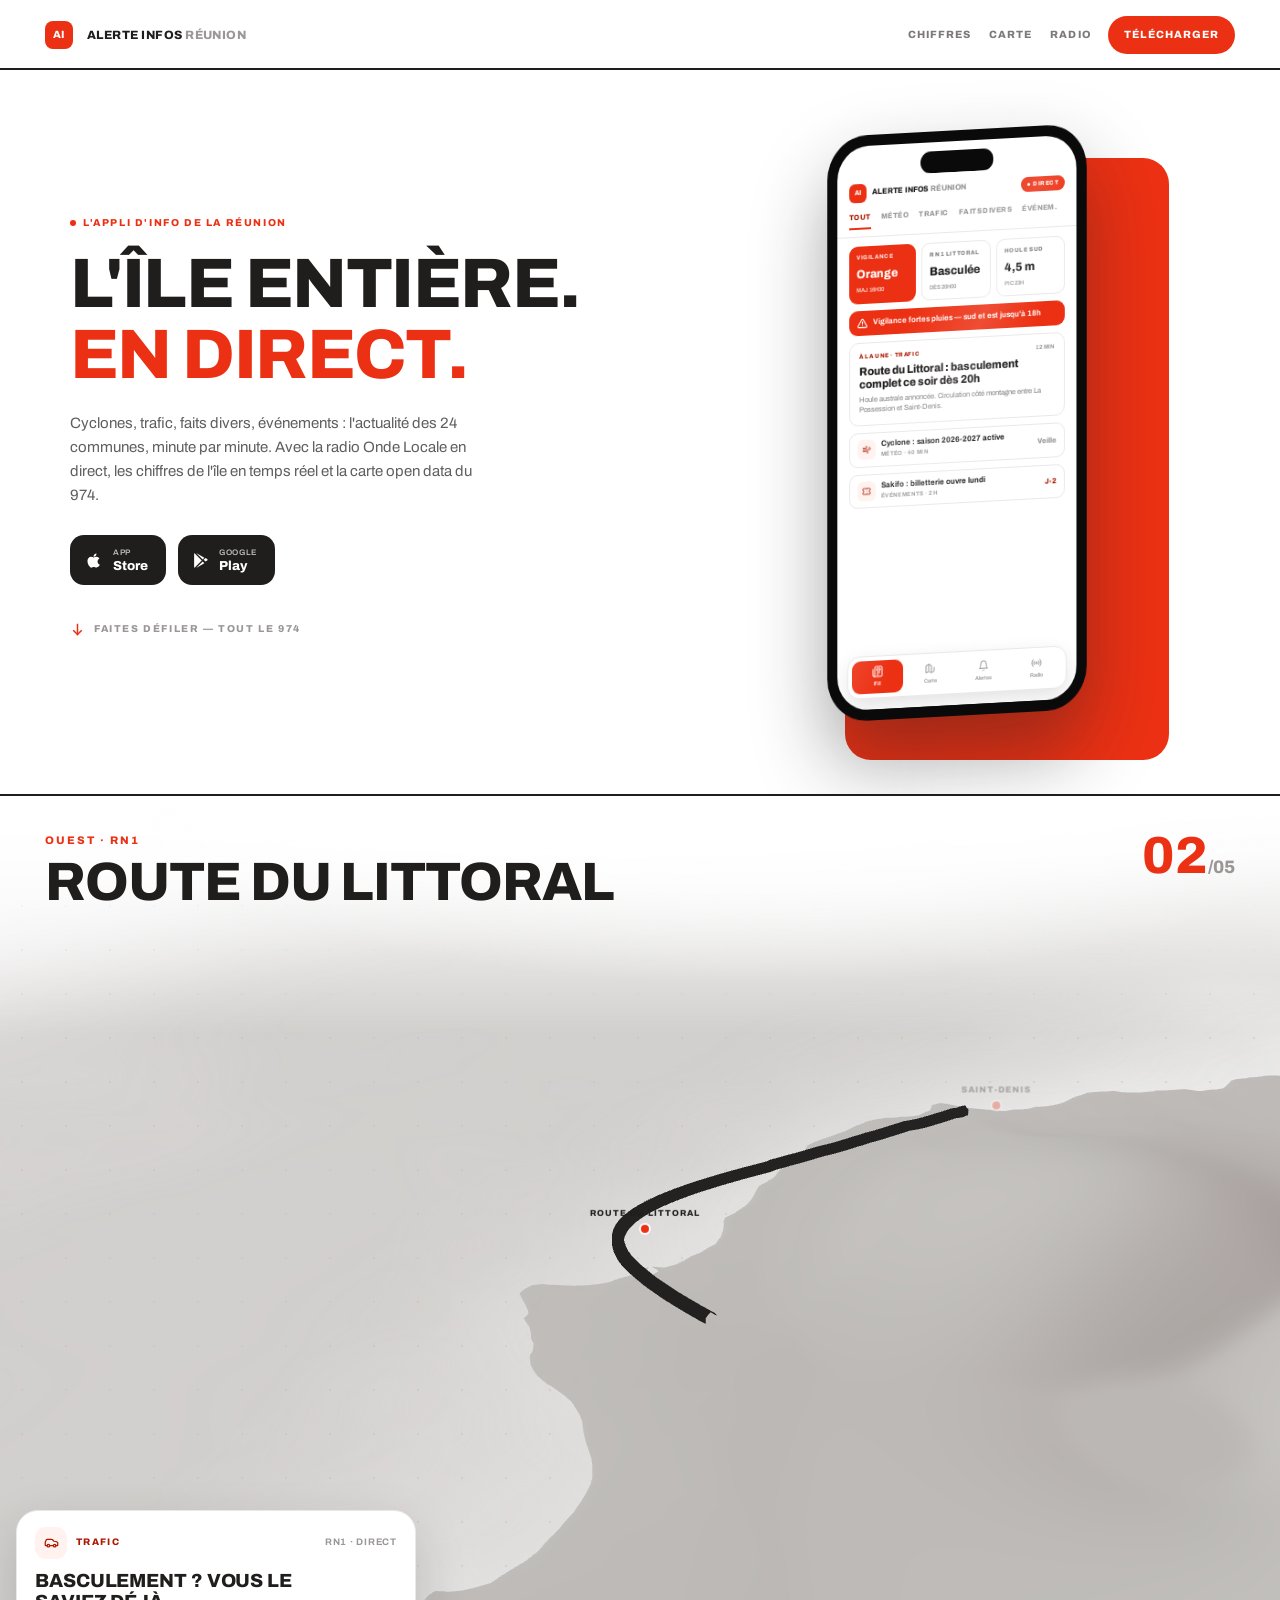
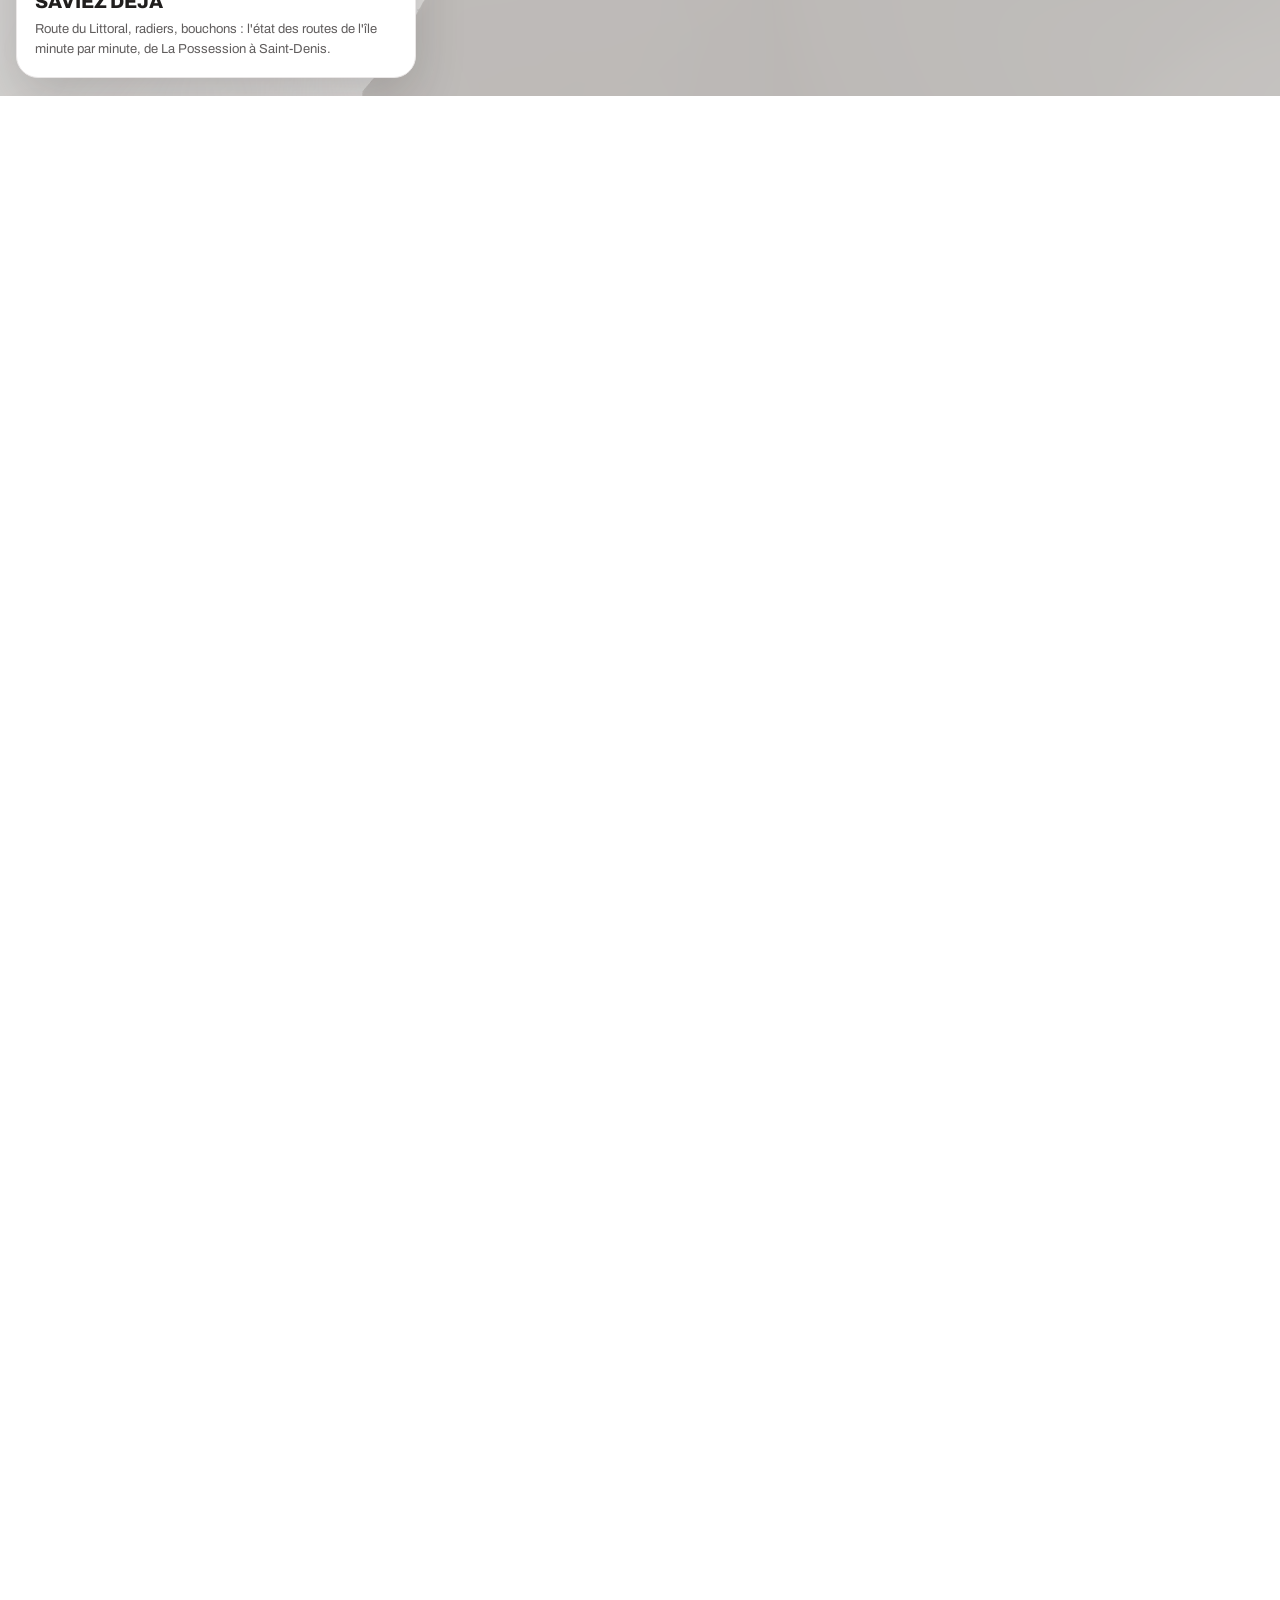
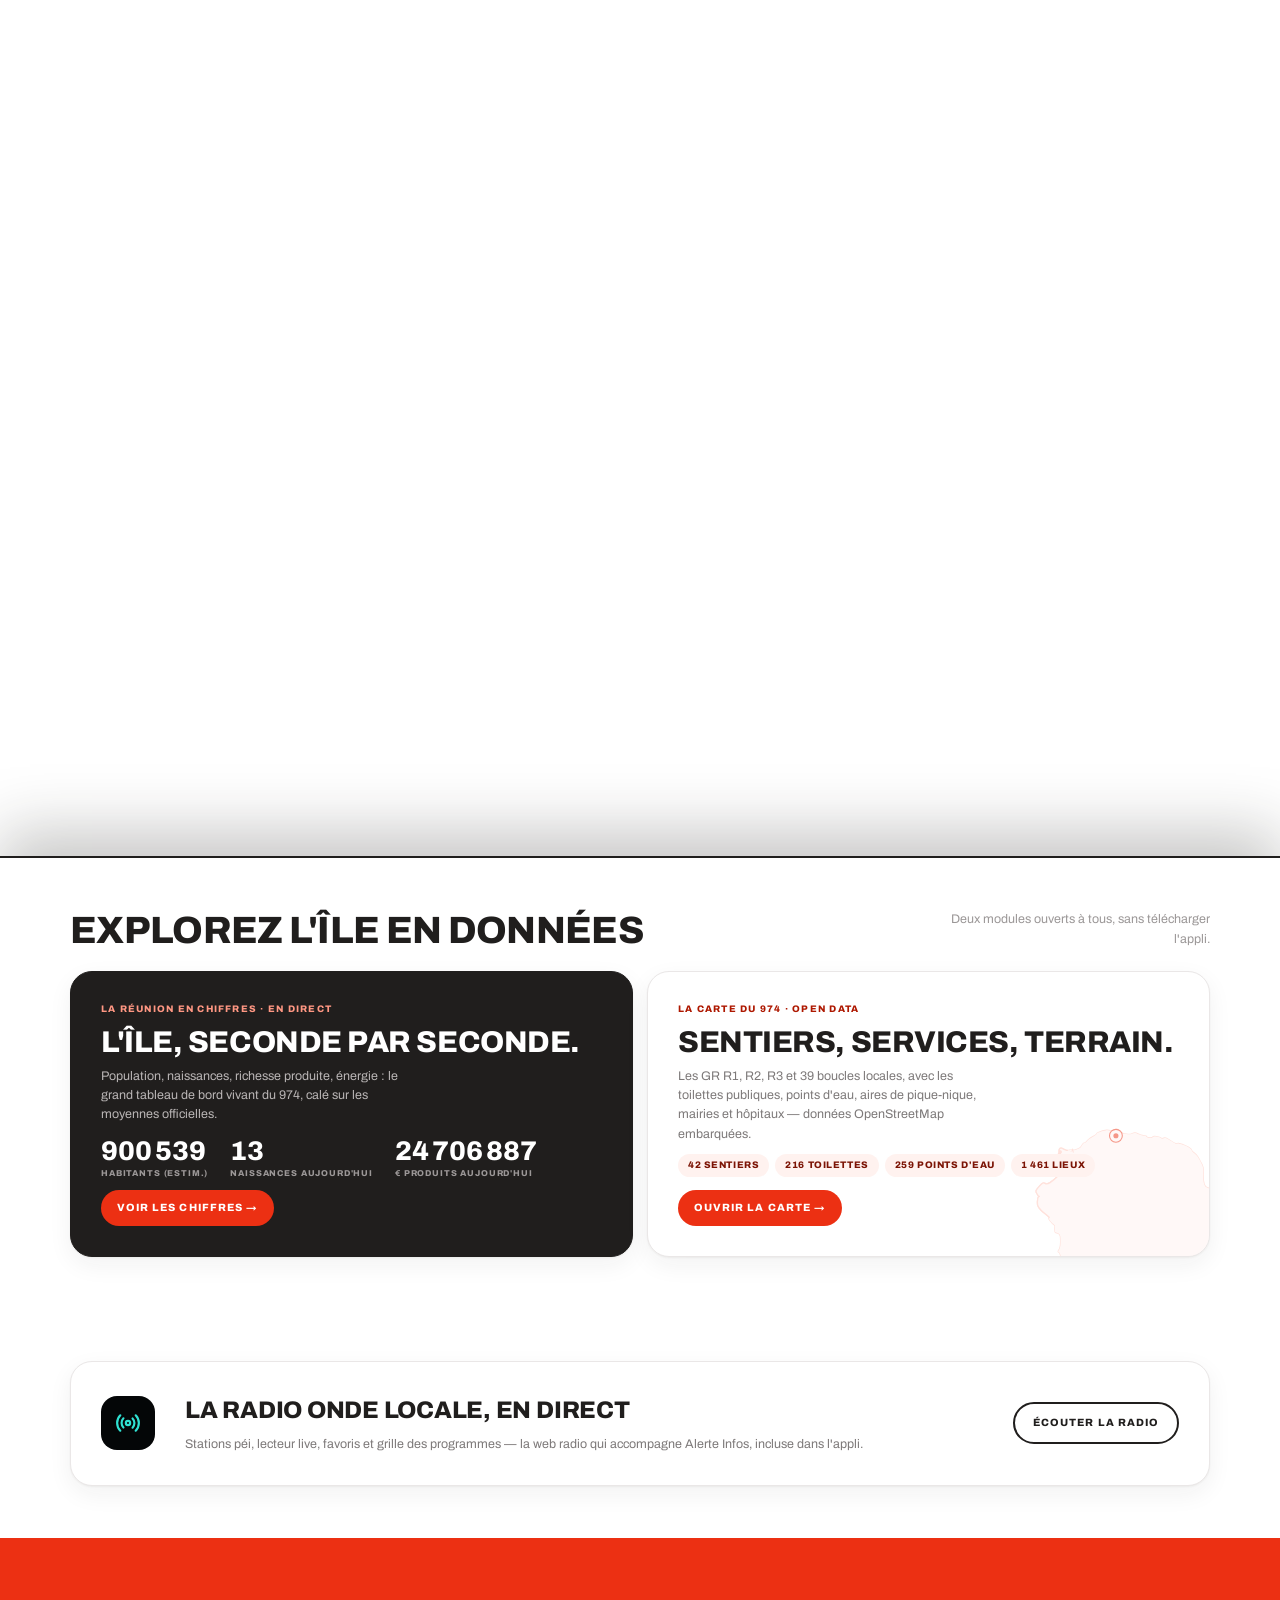
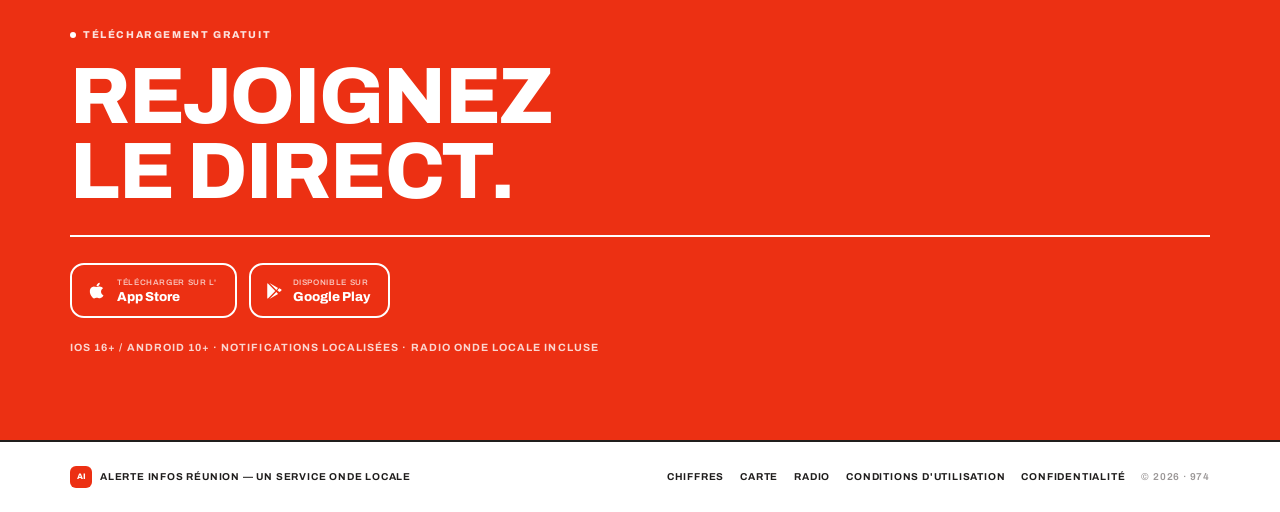
==== commit 56138fc5: "Reveal the footer on scroll The footer's 2px top rule now draws itself left to right when the footer" ====
--- a/alerte-infos/index.html
+++ b/alerte-infos/index.html
@@ -413,20 +413,26 @@
       // — révélation au scroll des sections après l'île —
       document.body.classList.add('js-anim');
       const revealables = document.querySelectorAll('.sec-head, .feature, .module, .radio-banner, .poster-inner > *');
+      const footRevs = document.querySelectorAll('footer, .footer-inner > *');
       revealables.forEach((el, i) => { el.classList.add('reveal'); el.style.transitionDelay = `${(i % 4) * 80}ms`; });
+      footRevs.forEach((el, i) => { el.classList.add('reveal'); el.style.transitionDelay = `${i * 70}ms`; });
       if ('IntersectionObserver' in window && !reduce) {
-        const io = new IntersectionObserver((entries) => {
+        const seen = (io) => (entries) => {
           for (const e of entries) {
             if (!e.isIntersecting) continue;
             e.target.classList.add('in-view');
             const el = e.target;
-            setTimeout(() => { el.style.transitionDelay = ''; }, 900);
+            setTimeout(() => { el.style.transitionDelay = ''; }, 1100);
             io.unobserve(el);
           }
-        }, { rootMargin: '0px 0px -10% 0px', threshold: .1 });
+        };
+        const io = new IntersectionObserver((es) => seen(io)(es), { rootMargin: '0px 0px -10% 0px', threshold: .1 });
         revealables.forEach((el) => io.observe(el));
+        // le footer est en bout de page : pas de marge négative, sinon il ne se déclenche jamais
+        const ioFoot = new IntersectionObserver((es) => seen(ioFoot)(es), { threshold: .01 });
+        footRevs.forEach((el) => ioFoot.observe(el));
       } else {
-        revealables.forEach((el) => { el.classList.add('in-view'); el.style.transitionDelay = ''; });
+        [...revealables, ...footRevs].forEach((el) => { el.classList.add('in-view'); el.style.transitionDelay = ''; });
       }
       function startTour() {
         const stage = document.getElementById('stage3d');
--- a/alerte-infos/accueil.css
+++ b/alerte-infos/accueil.css
@@ -460,6 +460,17 @@
 
 /* — pied de page — */
 footer { background: #fff; border-top: 2px solid var(--color-text); position: relative; z-index: 2; }
+/* au scroll : le trait se trace, puis les éléments arrivent en cascade */
+.js-anim footer.reveal { opacity: 1; transform: none; border-top-color: transparent; }
+.js-anim footer.reveal::before {
+  content: ""; position: absolute; top: -2px; left: 0; width: 100%; height: 2px;
+  background: var(--color-text);
+  transform: scaleX(0); transform-origin: left;
+}
+.js-anim footer.reveal.in-view::before {
+  transform: scaleX(1);
+  transition: transform 1s var(--ease-out) .1s;
+}
 .footer-inner {
   max-width: 1180px; margin: 0 auto;
   padding: 24px 20px max(24px, env(safe-area-inset-bottom));
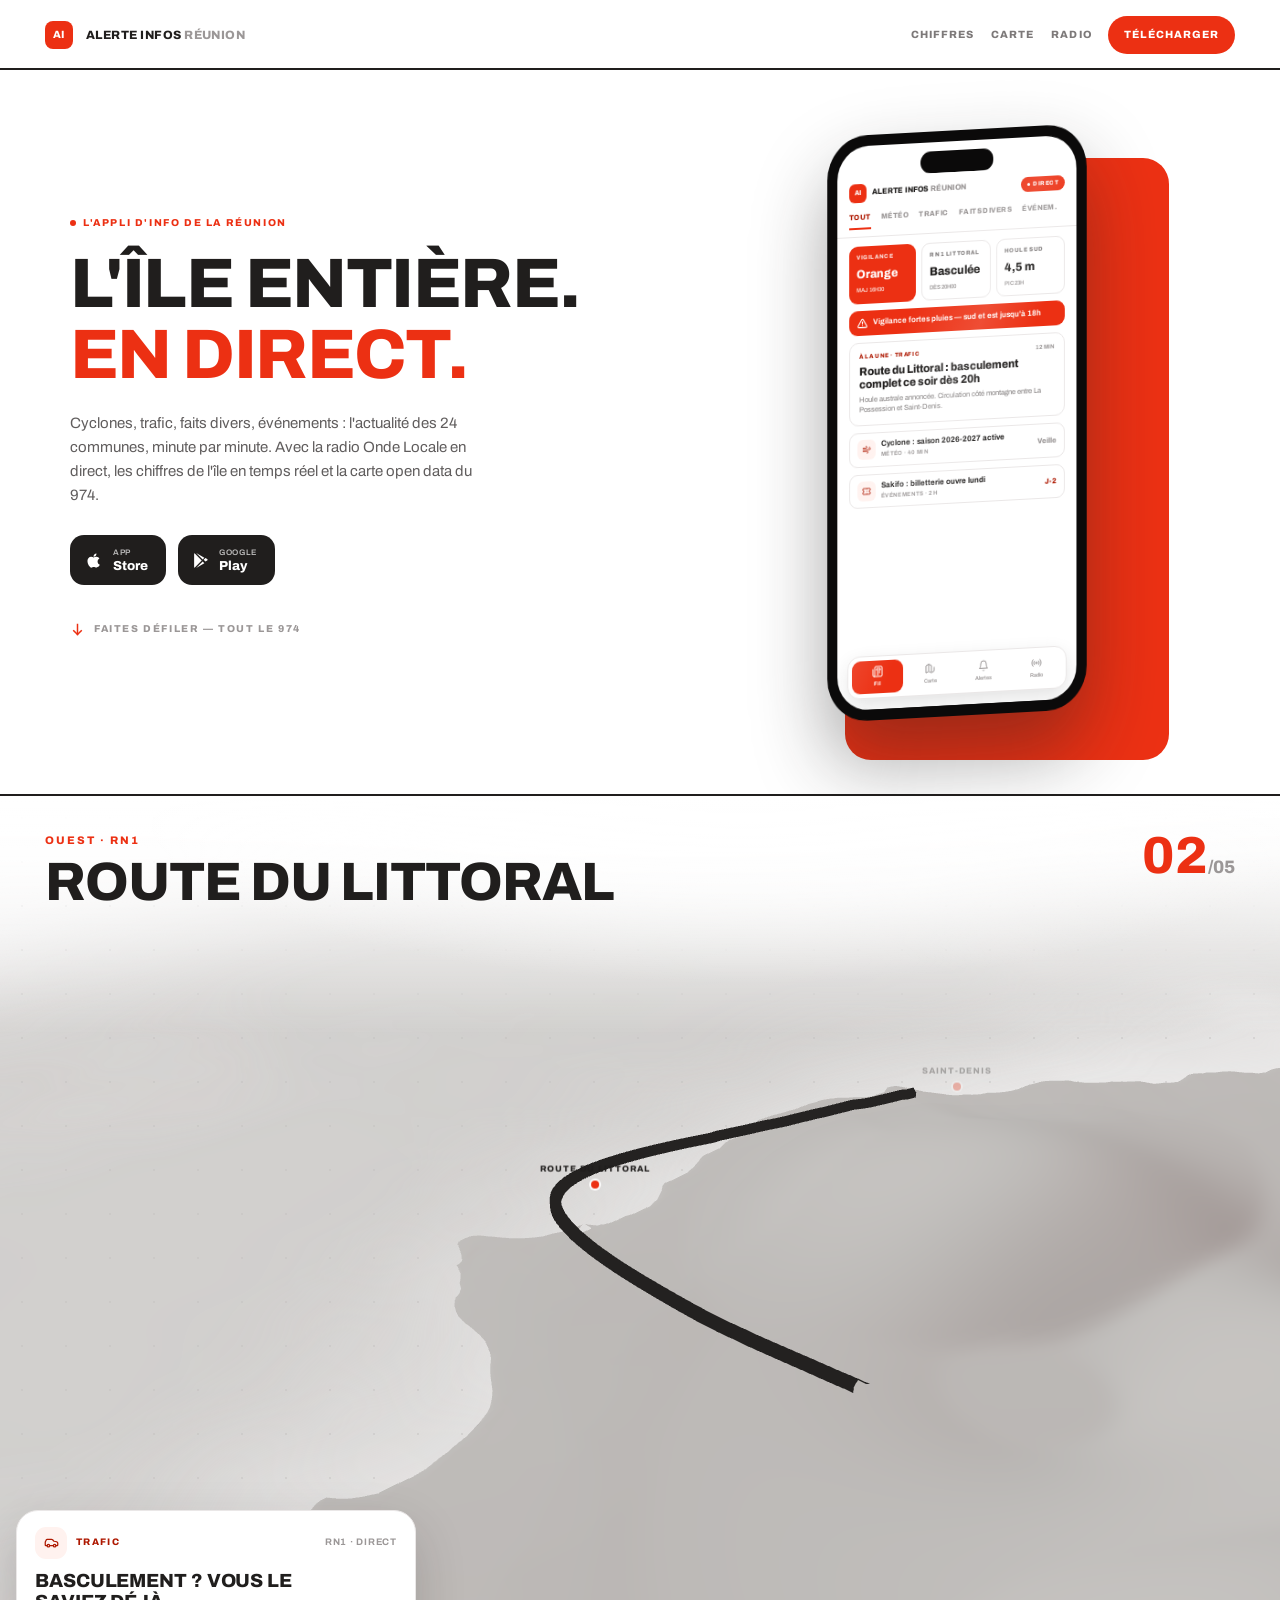
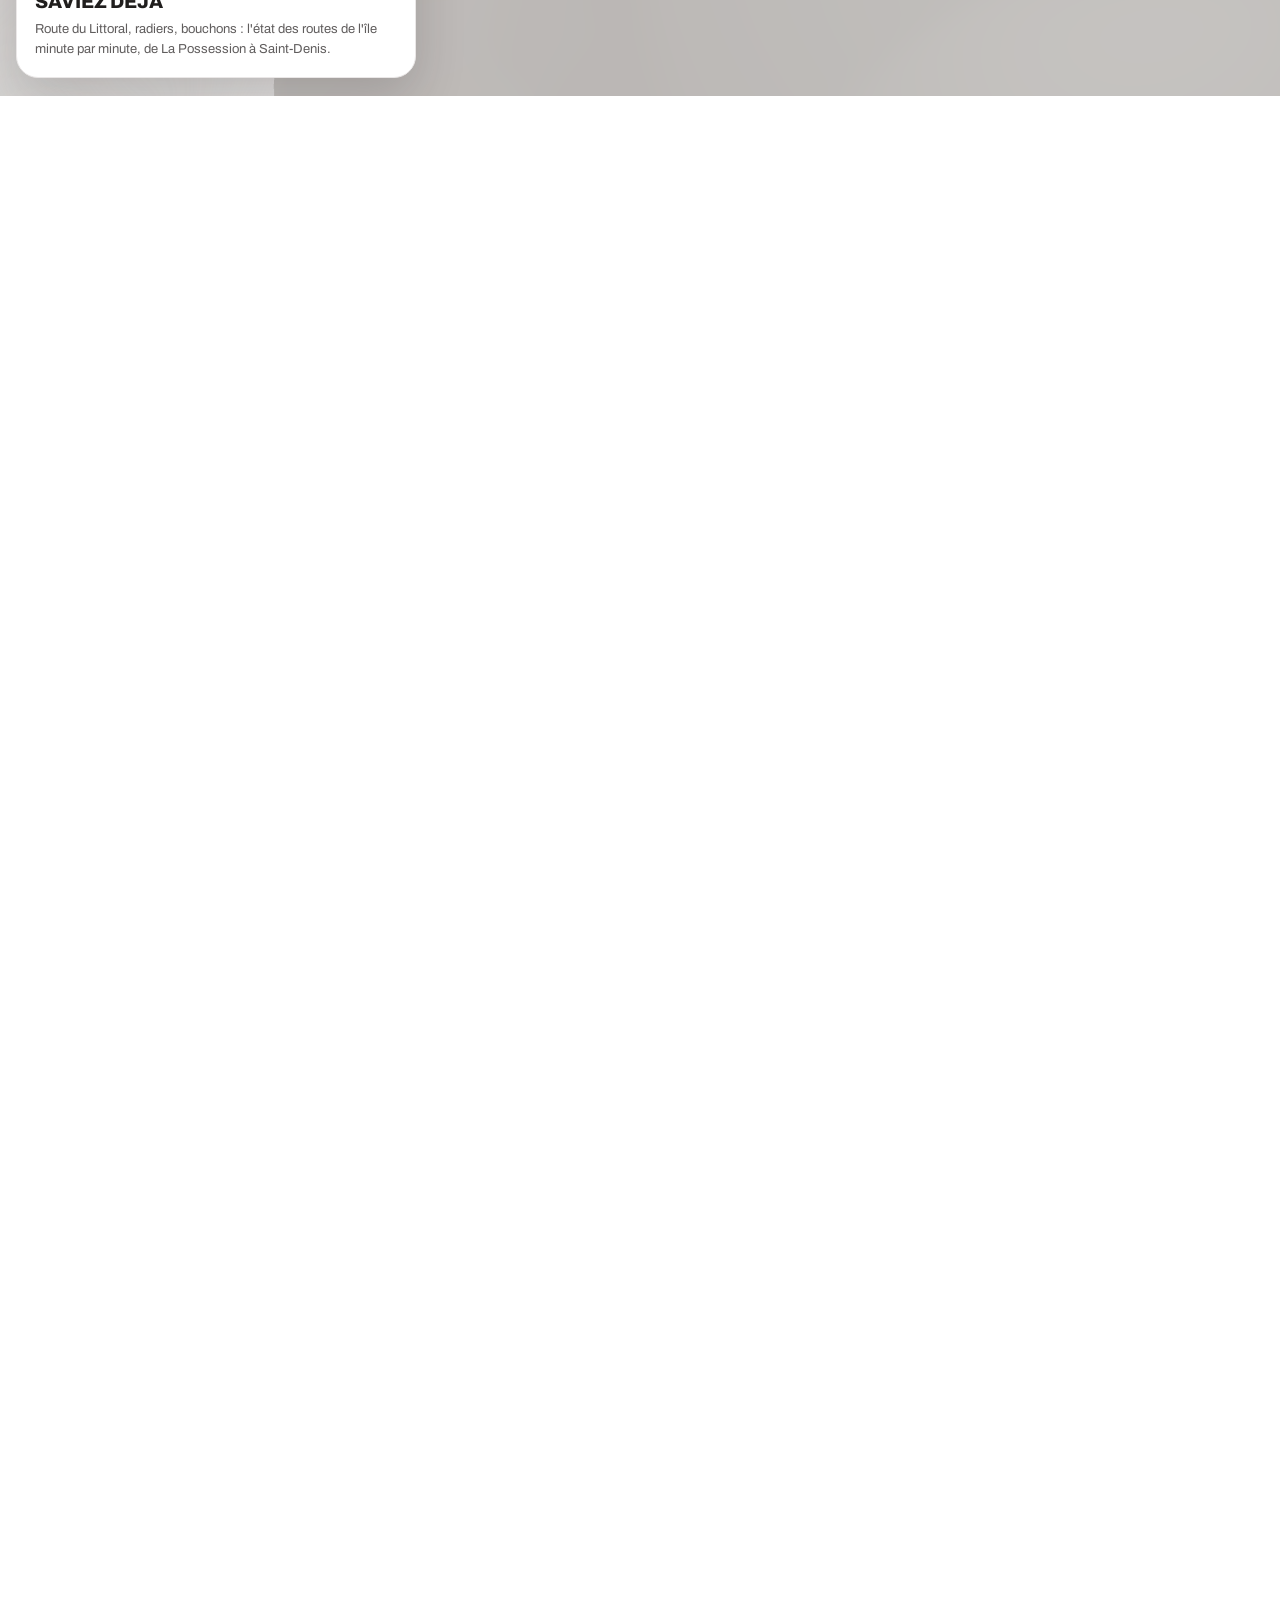
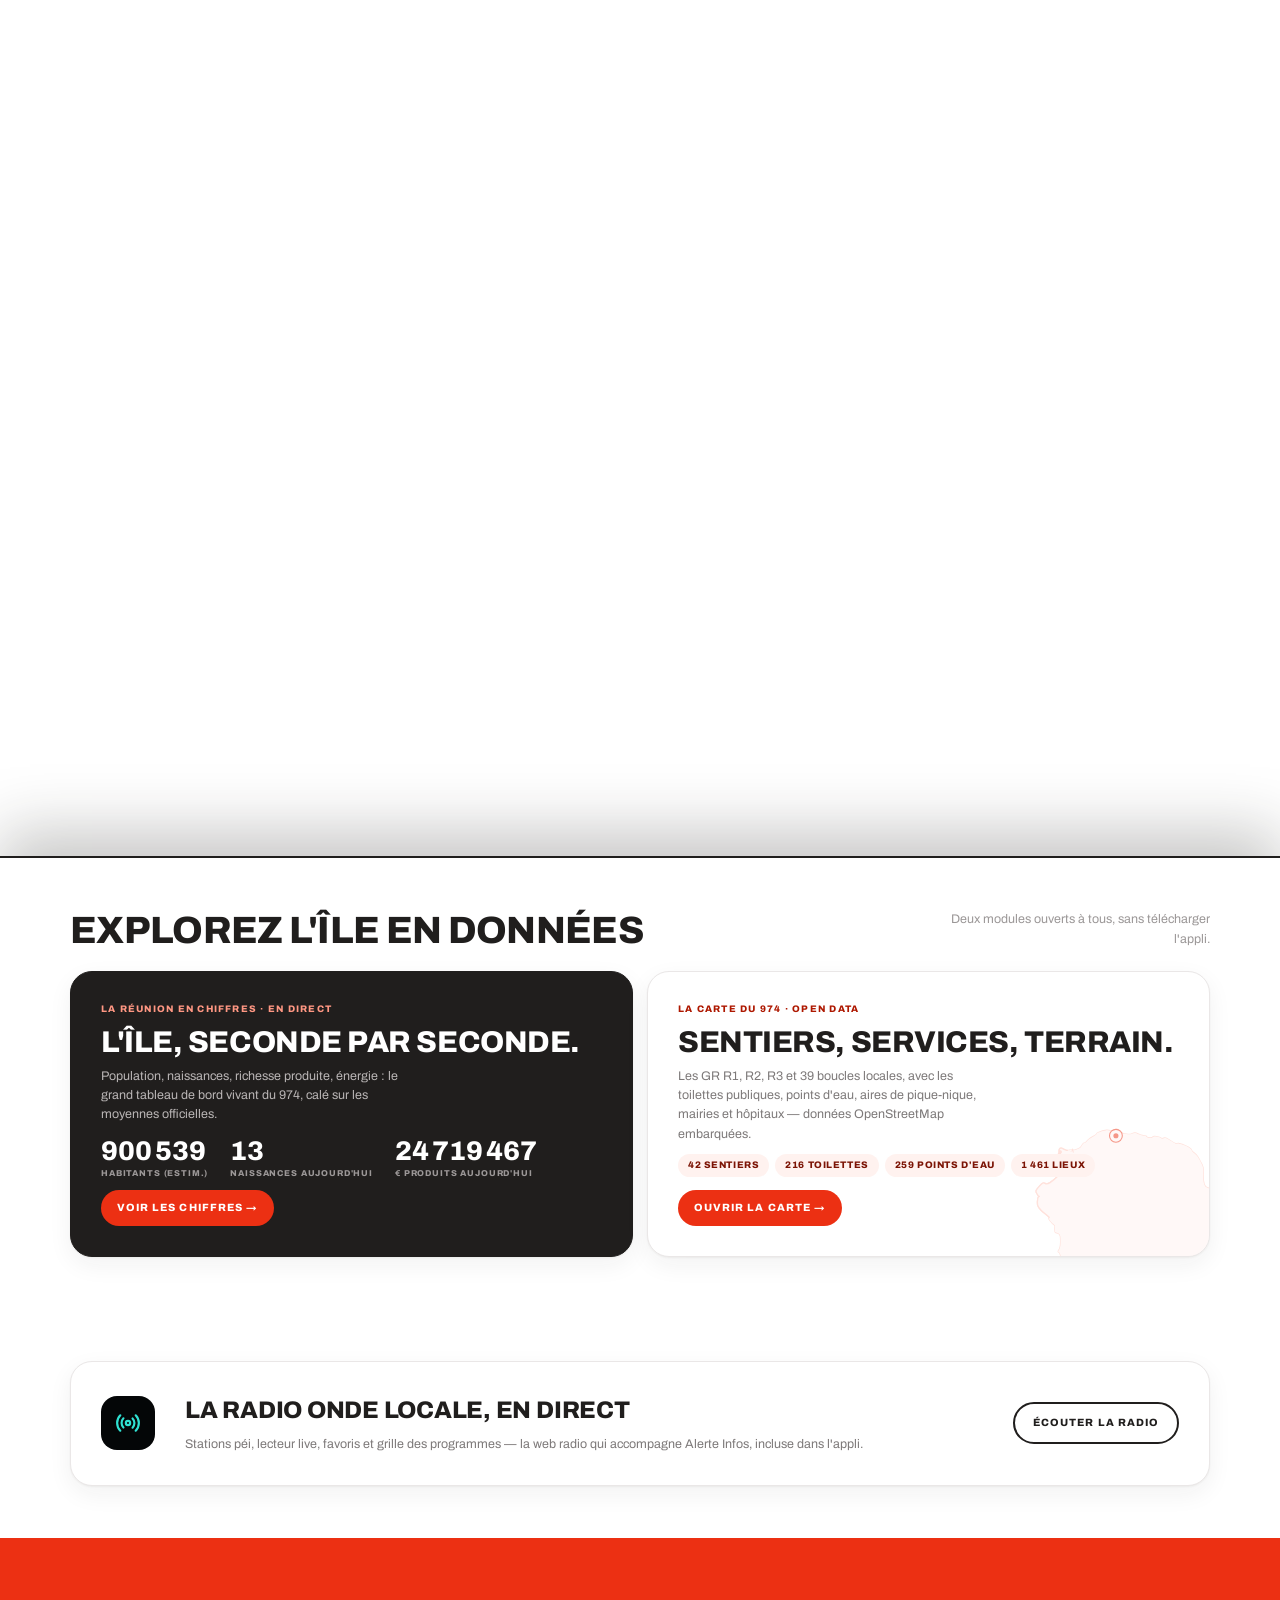
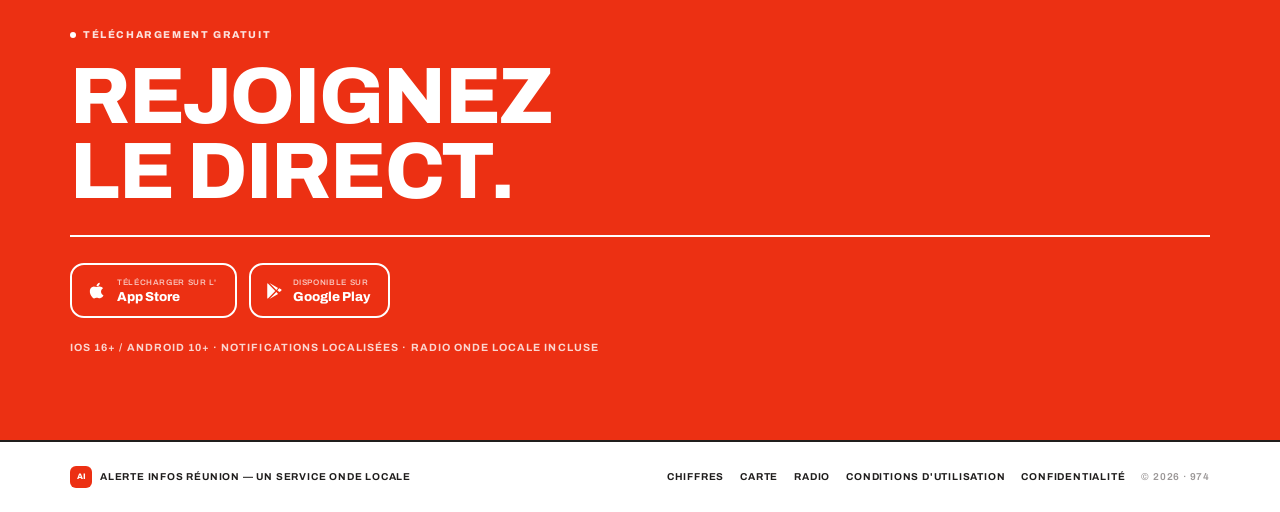
==== commit fba35019: "Deduplicate shared CSS into commun.css (ponytail pass) The three Alerte Infos pages each carried an " ====
--- a/alerte-infos/index.html
+++ b/alerte-infos/index.html
@@ -18,6 +18,7 @@
     <link rel="preconnect" href="https://fonts.googleapis.com">
     <link rel="preconnect" href="https://fonts.gstatic.com" crossorigin>
     <link rel="stylesheet" href="https://fonts.googleapis.com/css2?family=Archivo:wght@400;600;800&display=swap">
+    <link rel="stylesheet" href="commun.css">
     <link rel="stylesheet" href="accueil.css">
     <script type="module" src="reunion-3d.js"></script>
     <script type="application/ld+json">
--- a/alerte-infos/commun.css
+++ b/alerte-infos/commun.css
@@ -0,0 +1,127 @@
+/* Alerte Infos — socle partagé des trois pages : tokens, topbar, kicker, footer. */
+:root {
+  --color-bg: #f3f2f2;
+  --color-surface: #eae9e9;
+  --color-text: #201e1d;
+  --color-accent: #ec3013;
+  --color-neutral-100: #f8f4f4;
+  --color-neutral-200: #eae7e7;
+  --color-neutral-300: #d7d3d3;
+  --color-neutral-400: #bab6b6;
+  --color-neutral-500: #9b9797;
+  --color-neutral-600: #7d7979;
+  --color-neutral-700: #605d5d;
+  --color-neutral-800: #444141;
+  --color-neutral-900: #2d2b2b;
+  --color-accent-100: #fff2ef;
+  --color-accent-200: #ffe0d9;
+  --color-accent-300: #ffc4b8;
+  --color-accent-400: #ff9783;
+  --color-accent-500: #ff563c;
+  --color-accent-600: #dd2b0f;
+  --color-accent-700: #ae1800;
+  --color-accent-800: #7c1405;
+  --color-accent-900: #4d170e;
+  --font-heading: "Archivo", system-ui, sans-serif;
+  --font-body: "Archivo", system-ui, sans-serif;
+  --r-lg: 22px;
+  --r-md: 16px;
+  --r-sm: 10px;
+  --cell-border: 1px solid var(--color-neutral-200);
+  --cell-shadow: 0 1px 2px rgba(32, 30, 29, .05), 0 8px 24px rgba(32, 30, 29, .06);
+  --cell-shadow-hover: 0 2px 4px rgba(32, 30, 29, .06), 0 16px 40px rgba(32, 30, 29, .12);
+  --ease-out: cubic-bezier(.16, 1, .3, 1);
+}
+
+*, *::before, *::after { box-sizing: border-box; }
+html { scroll-behavior: smooth; }
+body {
+  margin: 0;
+  color: var(--color-text);
+  font-family: var(--font-body);
+  font-size: 15px; line-height: 1.55;
+}
+a { color: var(--color-text); text-decoration: none; }
+a:hover { color: var(--color-accent); }
+:focus { outline: none; }
+:focus-visible { outline: 2px solid var(--color-accent); outline-offset: 2px; }
+::selection { background: color-mix(in srgb, var(--color-accent) 30%, transparent); }
+@keyframes om-blink { 0%, 100% { opacity: 1; } 50% { opacity: .25; } }
+
+/* — barre de navigation — */
+.topbar {
+  padding: max(16px, env(safe-area-inset-top)) clamp(20px, 3.5vw, 56px) 14px;
+  display: flex; align-items: center; gap: 13px;
+  background: #fff;
+}
+.brand-mark {
+  width: 28px; height: 28px; flex: none;
+  background: var(--color-accent); color: #fff; border-radius: 8px;
+  display: flex; align-items: center; justify-content: center;
+  font-family: var(--font-heading); font-weight: 800; font-size: 10.5px;
+}
+.brand-name {
+  flex: 1; min-width: 0;
+  font-size: 12px; font-weight: 800; text-transform: uppercase; letter-spacing: .04em;
+  white-space: nowrap; overflow: hidden; text-overflow: ellipsis;
+}
+.brand-name em { font-style: normal; color: var(--color-neutral-500); }
+.topbar-link {
+  font-size: 10.5px; font-weight: 800; letter-spacing: .1em; text-transform: uppercase;
+  color: var(--color-neutral-600);
+  padding: 10px 2px;
+}
+.topbar-cta {
+  background: var(--color-accent); color: #fff;
+  font-size: 10.5px; font-weight: 800; letter-spacing: .1em; text-transform: uppercase;
+  padding: 11px 16px; border-radius: 99px;
+  transition: transform .25s var(--ease-out), background .2s;
+}
+.topbar-cta:hover { background: var(--color-accent-600); color: #fff; transform: translateY(-1px); }
+.rule { width: 100%; height: 2px; background: var(--color-text); }
+
+.kicker {
+  display: inline-flex; align-items: center; gap: 7px;
+  font-size: 10px; font-weight: 800; letter-spacing: .16em; text-transform: uppercase;
+  color: var(--color-accent);
+}
+.kicker i {
+  width: 6px; height: 6px; border-radius: 50%;
+  background: var(--color-accent);
+  animation: om-blink 1.6s ease-in-out infinite;
+}
+
+/* — pied de page — */
+footer { background: #fff; border-top: 2px solid var(--color-text); position: relative; z-index: 2; }
+.footer-inner {
+  max-width: 1180px; margin: 0 auto;
+  padding: 24px 20px max(24px, env(safe-area-inset-bottom));
+  display: flex; flex-wrap: wrap; align-items: center; gap: 16px;
+}
+.footer-brand { display: flex; align-items: center; gap: 8px; flex: 1; min-width: 200px; }
+.footer-brand i {
+  width: 22px; height: 22px; flex: none; font-style: normal;
+  background: var(--color-accent); color: #fff; border-radius: 6px;
+  display: flex; align-items: center; justify-content: center;
+  font-family: var(--font-heading); font-weight: 800; font-size: 8px;
+}
+.footer-inner a, .footer-brand span { font-size: 10px; font-weight: 700; letter-spacing: .08em; text-transform: uppercase; }
+.footer-brand span { font-weight: 800; letter-spacing: .06em; }
+.footer-copy { font-size: 10px; font-weight: 600; letter-spacing: .08em; text-transform: uppercase; color: var(--color-neutral-500); }
+
+/* au scroll : le trait du footer se trace, puis les éléments arrivent en cascade */
+.js-anim footer.reveal { opacity: 1; transform: none; border-top-color: transparent; }
+.js-anim footer.reveal::before {
+  content: ""; position: absolute; top: -2px; left: 0; width: 100%; height: 2px;
+  background: var(--color-text);
+  transform: scaleX(0); transform-origin: left;
+}
+.js-anim footer.reveal.in-view::before {
+  transform: scaleX(1);
+  transition: transform 1s var(--ease-out) .1s;
+}
+
+@media (prefers-reduced-motion: reduce) {
+  .kicker i { animation: none; }
+  .topbar-cta { transition: none; }
+}
--- a/alerte-infos/accueil.css
+++ b/alerte-infos/accueil.css
@@ -1,81 +1,10 @@
-/* Accueil Alerte Infos — landing (design system Modernist, variante bento). */
-:root {
-  --color-bg: #f3f2f2;
-  --color-text: #201e1d;
-  --color-accent: #ec3013;
-  --color-accent-100: #fff2ef;
-  --color-accent-300: #ffc4b8;
-  --color-accent-400: #ff9783;
-  --color-accent-600: #dd2b0f;
-  --color-accent-700: #ae1800;
-  --color-neutral-200: #eae7e7;
-  --color-neutral-300: #d7d3d3;
-  --color-neutral-400: #bab6b6;
-  --color-neutral-500: #9b9797;
-  --color-neutral-600: #7d7979;
-  --color-neutral-700: #605d5d;
-  --font-heading: "Archivo", system-ui, sans-serif;
-  --font-body: "Archivo", system-ui, sans-serif;
-  --r-lg: 22px;
-  --r-md: 16px;
-  --cell-border: 1px solid var(--color-neutral-200);
-  --cell-shadow: 0 1px 2px rgba(32, 30, 29, .05), 0 8px 24px rgba(32, 30, 29, .06);
-  --cell-shadow-hover: 0 2px 4px rgba(32, 30, 29, .06), 0 16px 40px rgba(32, 30, 29, .12);
-  --ease-out: cubic-bezier(.16, 1, .3, 1);
-}
-
-*, *::before, *::after { box-sizing: border-box; }
-html { scroll-behavior: smooth; }
-body {
-  margin: 0;
-  background: #fff;
-  color: var(--color-text);
-  font-family: var(--font-body);
-  font-size: 15px; line-height: 1.55;
-}
-a { color: var(--color-text); text-decoration: none; }
-a:hover { color: var(--color-accent); }
-:focus { outline: none; }
-:focus-visible { outline: 2px solid var(--color-accent); outline-offset: 2px; }
-::selection { background: color-mix(in srgb, var(--color-accent) 30%, transparent); }
-
-@keyframes om-blink { 0%, 100% { opacity: 1; } 50% { opacity: .25; } }
+/* Accueil Alerte Infos — styles propres à la page (socle partagé : commun.css). */
+body { background: #fff; }
+
 @keyframes om-maskup { from { transform: translateY(112%); } }
 @keyframes om-rise { from { opacity: 0; transform: translateY(22px) } }
 @keyframes om-float { 0%, 100% { transform: translateY(0); } 50% { transform: translateY(-12px); } }
 @keyframes om-down { 0%, 100% { transform: translateY(0); opacity: 1; } 50% { transform: translateY(7px); opacity: .45; } }
-
-/* — barre de navigation — */
-.topbar {
-  padding: max(16px, env(safe-area-inset-top)) clamp(20px, 3.5vw, 56px) 14px;
-  display: flex; align-items: center; gap: 14px;
-  background: #fff;
-}
-.brand-mark {
-  width: 28px; height: 28px; flex: none;
-  background: var(--color-accent); color: #fff; border-radius: 8px;
-  display: flex; align-items: center; justify-content: center;
-  font-family: var(--font-heading); font-weight: 800; font-size: 10.5px;
-}
-.brand-name {
-  flex: 1; min-width: 0;
-  font-size: 12px; font-weight: 800; text-transform: uppercase; letter-spacing: .04em;
-  white-space: nowrap; overflow: hidden; text-overflow: ellipsis;
-}
-.brand-name em { font-style: normal; color: var(--color-neutral-500); }
-.topbar-link {
-  font-size: 10.5px; font-weight: 800; letter-spacing: .1em; text-transform: uppercase;
-  color: var(--color-neutral-600);
-  padding: 10px 2px;
-}
-.topbar-cta {
-  background: var(--color-accent); color: #fff;
-  font-size: 10.5px; font-weight: 800; letter-spacing: .1em; text-transform: uppercase;
-  padding: 11px 16px; border-radius: 99px;
-  transition: transform .25s var(--ease-out), background .2s;
-}
-.topbar-cta:hover { background: var(--color-accent-600); color: #fff; transform: translateY(-1px); }
-.rule { width: 100%; height: 2px; background: var(--color-text); }
 
 /* — héro — */
 .hero {
@@ -86,13 +15,7 @@
   gap: clamp(36px, 5vw, 72px);
   align-items: center;
 }
-.kicker {
-  display: inline-flex; align-items: center; gap: 7px;
-  font-size: 10px; font-weight: 800; letter-spacing: .16em; text-transform: uppercase;
-  color: var(--color-accent);
-  animation: om-rise .8s var(--ease-out) both;
-}
-.kicker i { width: 6px; height: 6px; border-radius: 50%; background: var(--color-accent); animation: om-blink 1.6s ease-in-out infinite; }
+.kicker { animation: om-rise .8s var(--ease-out) both; }
 .hero h1 {
   margin: 18px 0 0;
   font-family: var(--font-heading); font-weight: 800;
@@ -458,34 +381,6 @@
   color: rgba(255, 255, 255, .8);
 }
 
-/* — pied de page — */
-footer { background: #fff; border-top: 2px solid var(--color-text); position: relative; z-index: 2; }
-/* au scroll : le trait se trace, puis les éléments arrivent en cascade */
-.js-anim footer.reveal { opacity: 1; transform: none; border-top-color: transparent; }
-.js-anim footer.reveal::before {
-  content: ""; position: absolute; top: -2px; left: 0; width: 100%; height: 2px;
-  background: var(--color-text);
-  transform: scaleX(0); transform-origin: left;
-}
-.js-anim footer.reveal.in-view::before {
-  transform: scaleX(1);
-  transition: transform 1s var(--ease-out) .1s;
-}
-.footer-inner {
-  max-width: 1180px; margin: 0 auto;
-  padding: 24px 20px max(24px, env(safe-area-inset-bottom));
-  display: flex; flex-wrap: wrap; align-items: center; gap: 16px;
-}
-.footer-brand { display: flex; align-items: center; gap: 8px; flex: 1; min-width: 200px; }
-.footer-brand i {
-  width: 22px; height: 22px; flex: none; font-style: normal;
-  background: var(--color-accent); color: #fff; border-radius: 6px;
-  display: flex; align-items: center; justify-content: center;
-  font-family: var(--font-heading); font-weight: 800; font-size: 8px;
-}
-.footer-inner a, .footer-brand span { font-size: 10px; font-weight: 700; letter-spacing: .08em; text-transform: uppercase; }
-.footer-brand span { font-weight: 800; letter-spacing: .06em; }
-.footer-copy { font-size: 10px; font-weight: 600; letter-spacing: .08em; text-transform: uppercase; color: var(--color-neutral-500); }
 
 @media (max-width: 760px) {
   .hero { grid-template-columns: 1fr; gap: 40px; }
